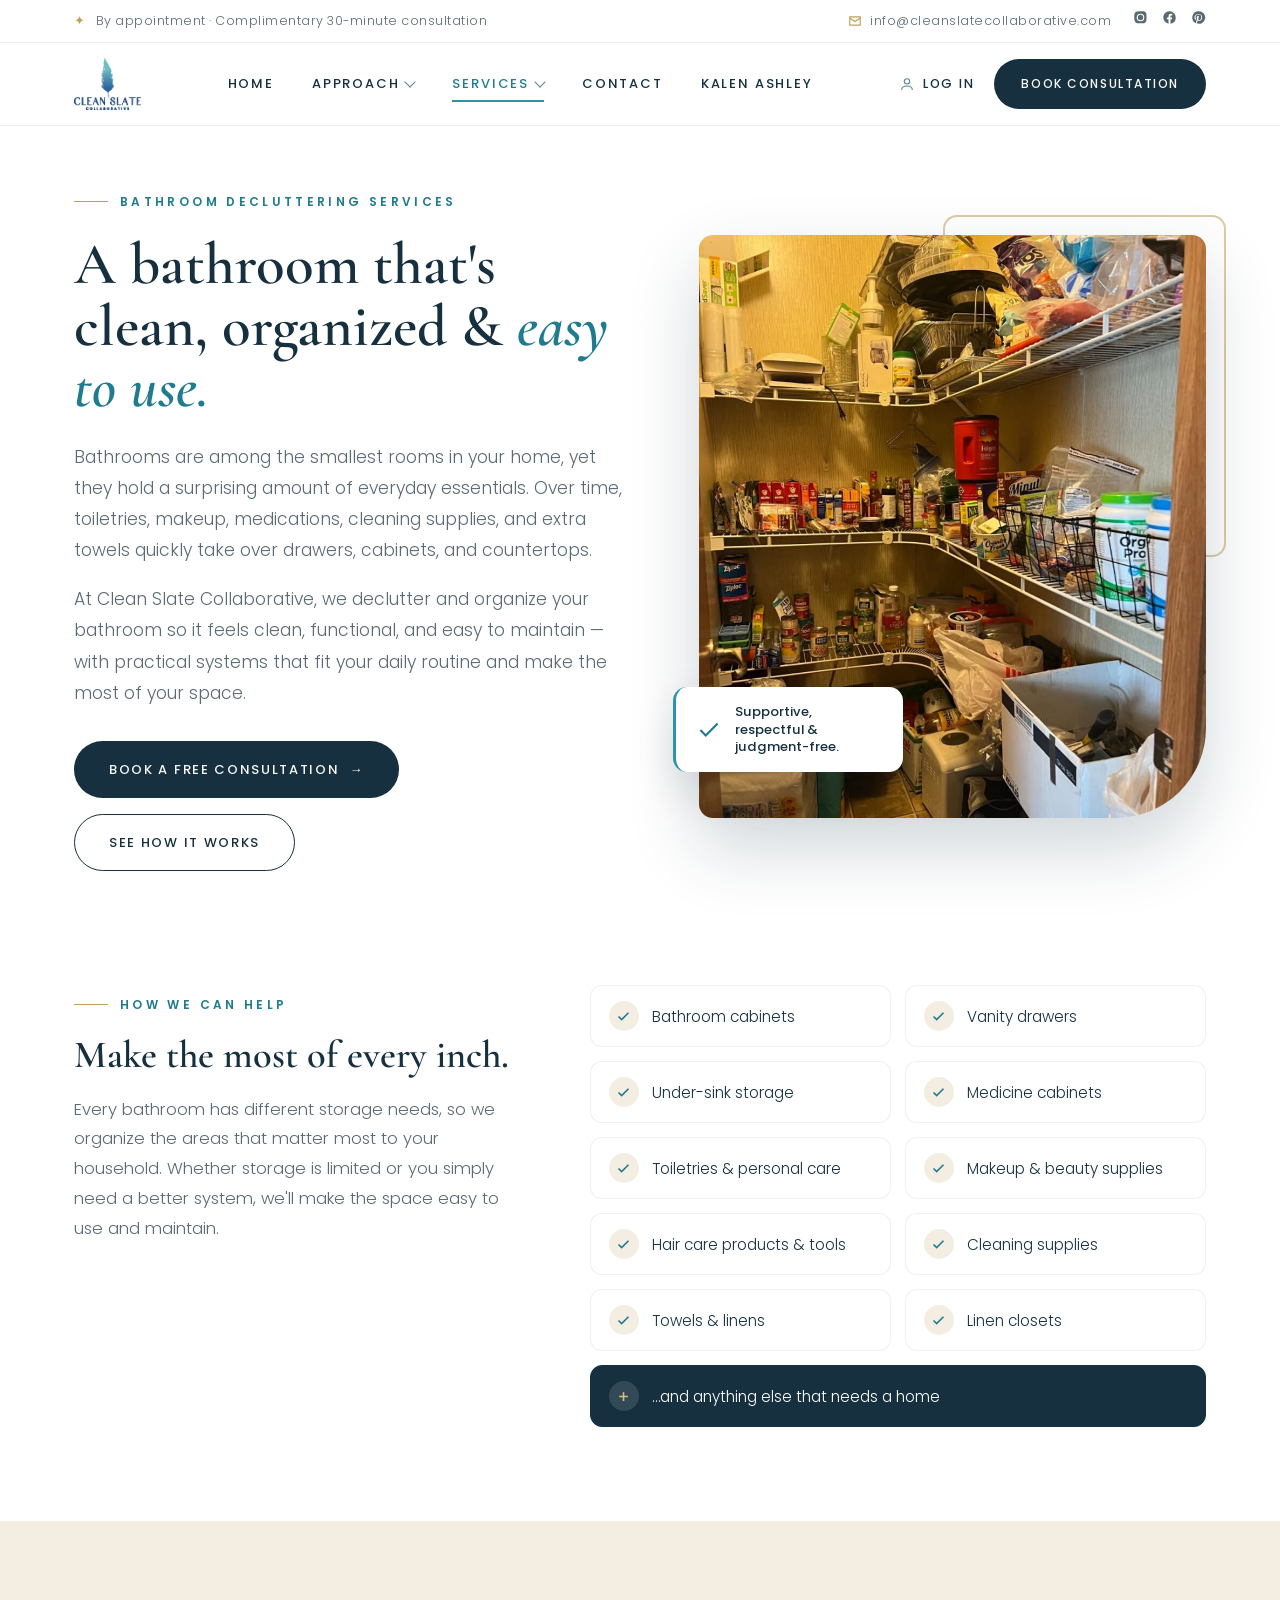
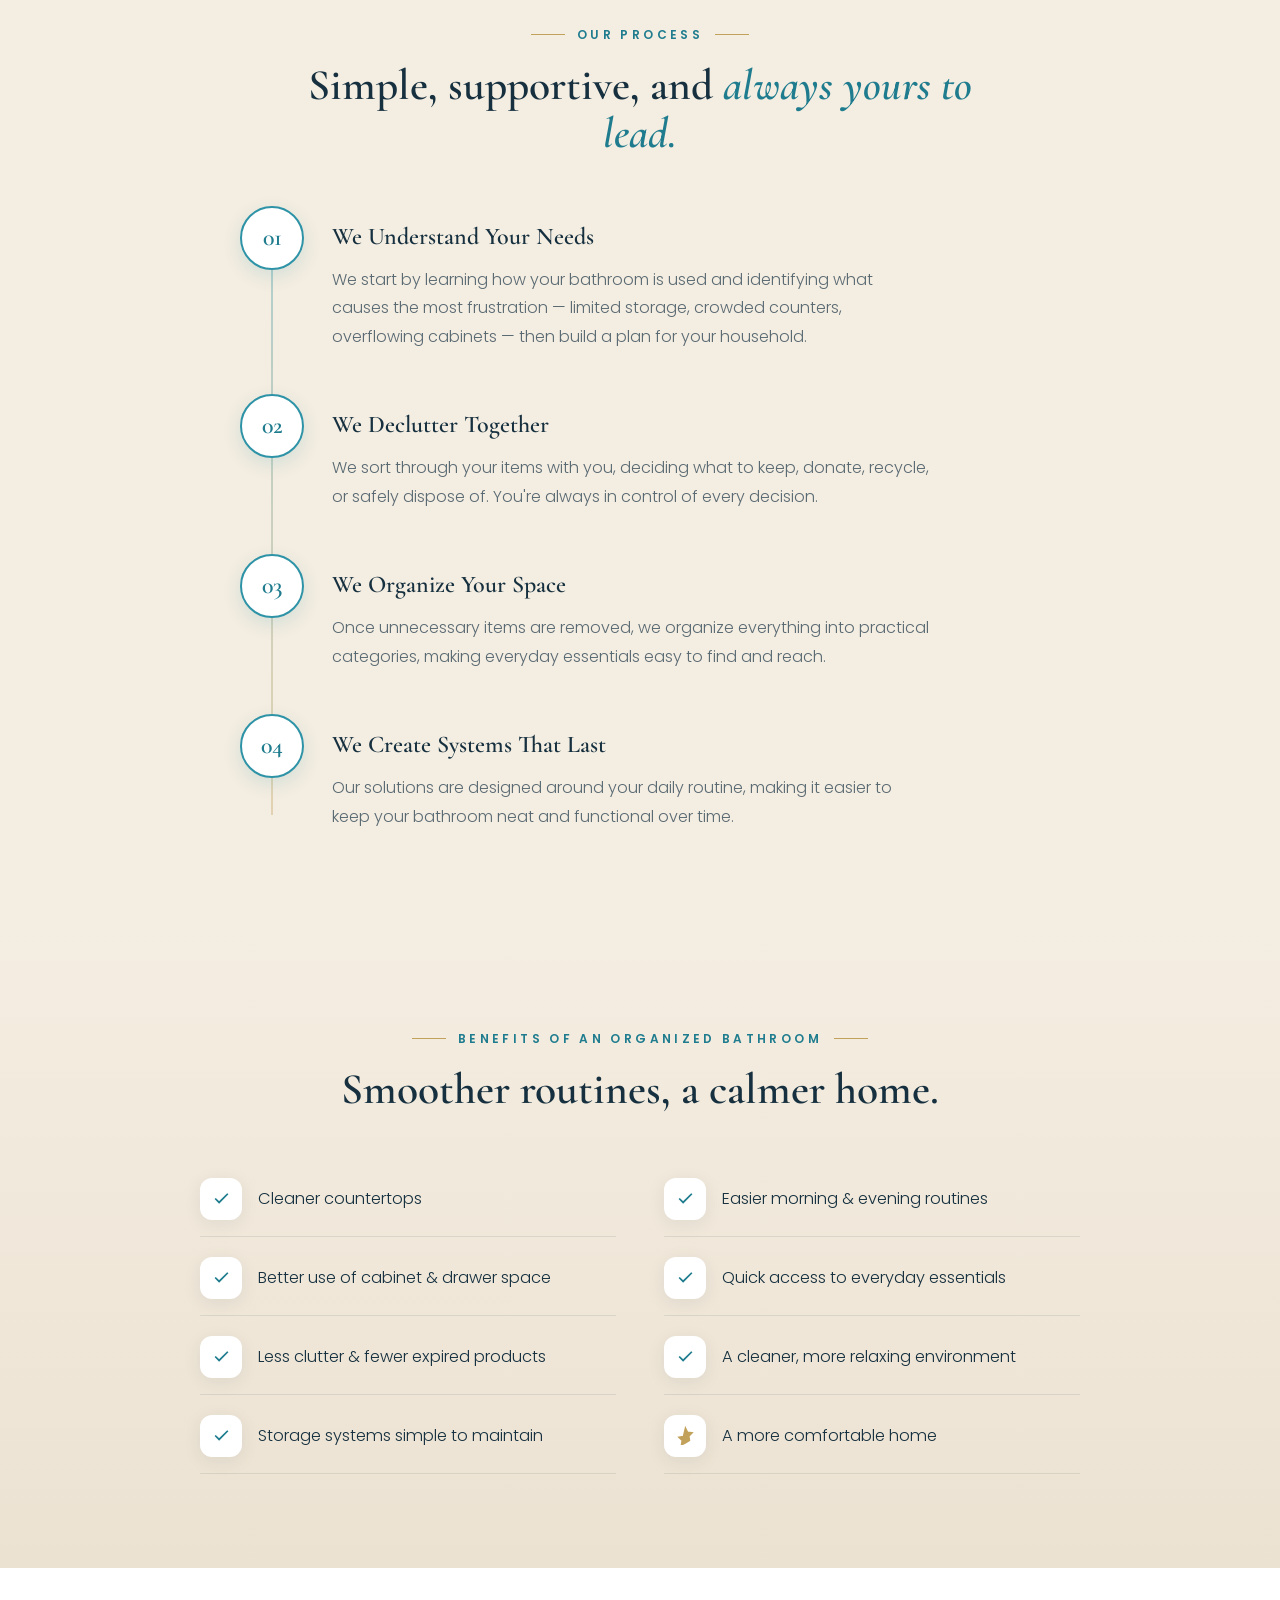
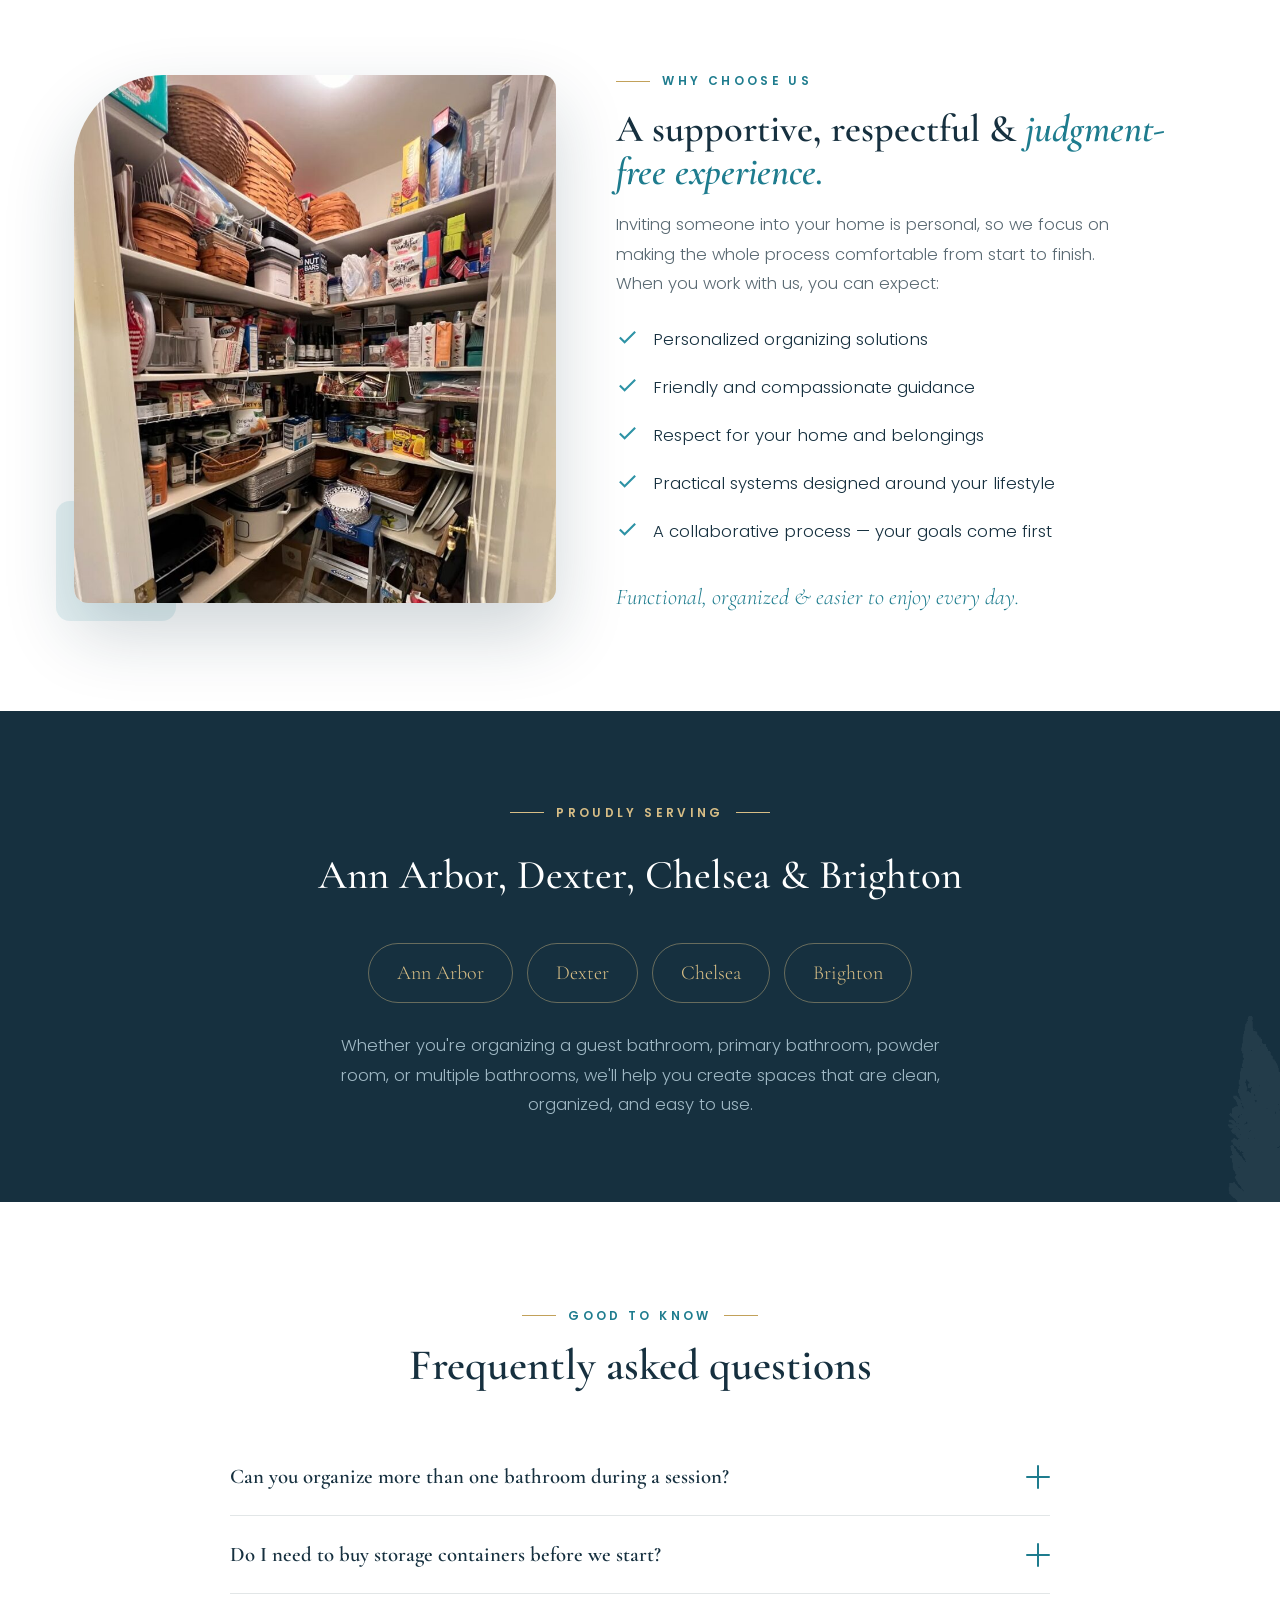
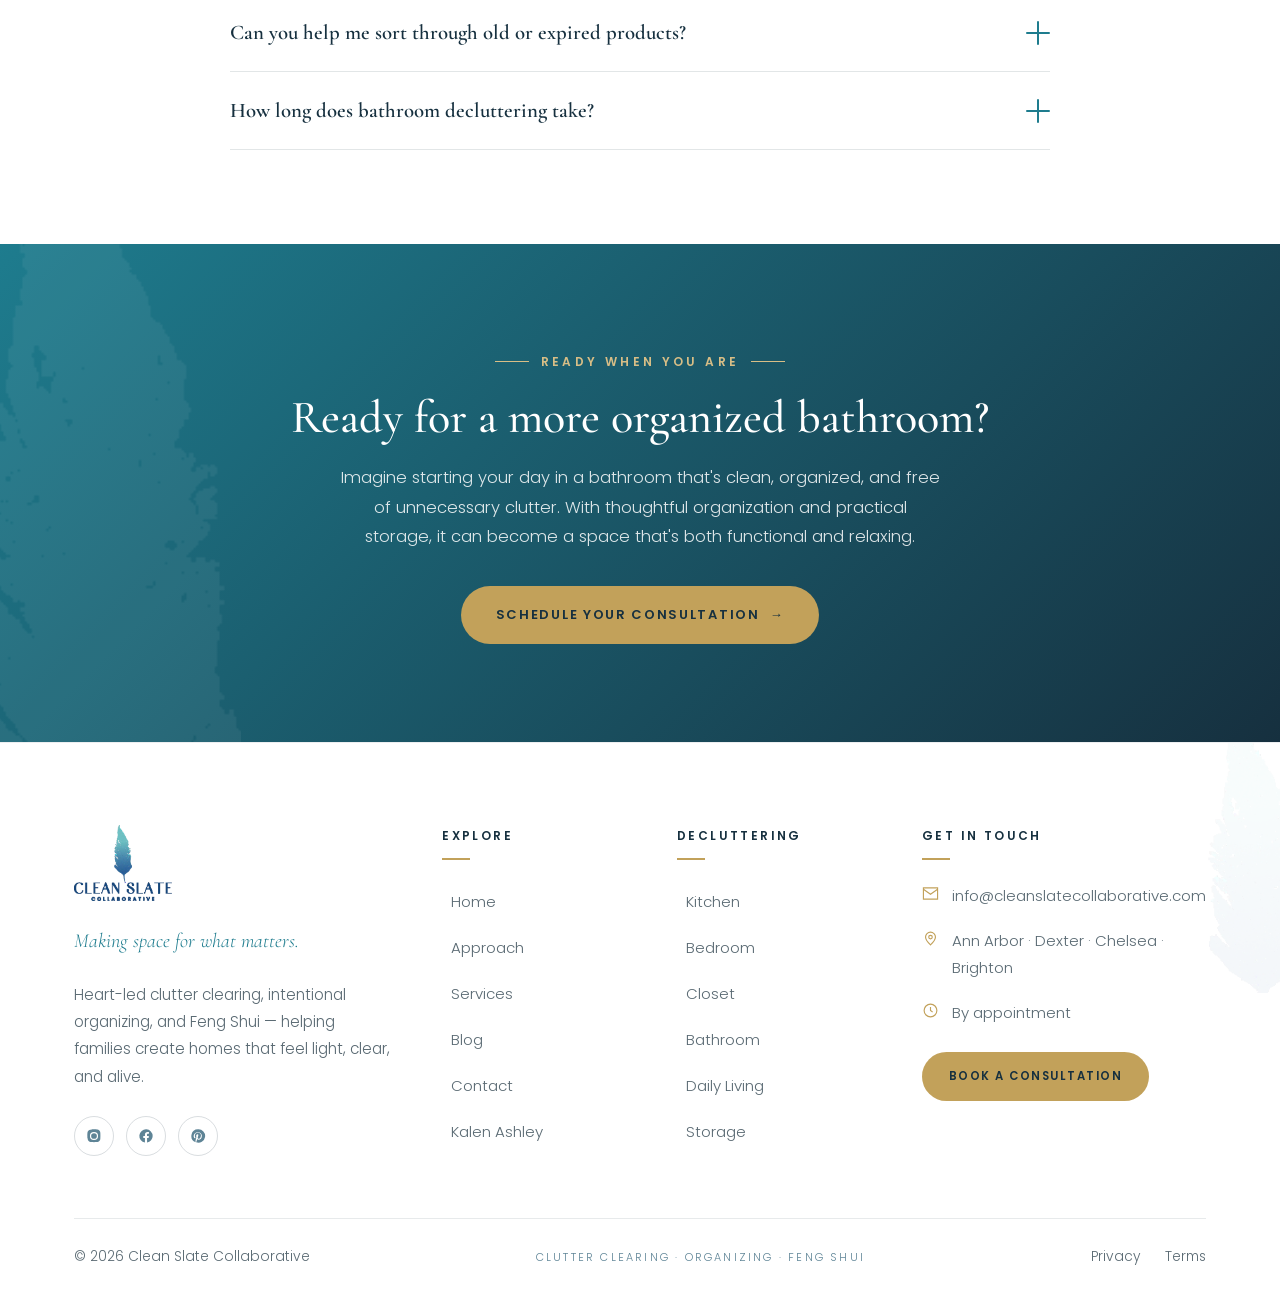
==== bathroom.html @ ece80c24 "Add kitchen decluttering services page and update navigation links" ====
<!DOCTYPE html>
<html lang="en">
<head>
<meta charset="UTF-8">
<meta name="viewport" content="width=device-width, initial-scale=1.0">
<title>Bathroom Decluttering Services — Clean Slate Collaborative</title>
<meta name="description" content="Professional bathroom decluttering and organizing in Ann Arbor, Dexter, Chelsea & Brighton. Make the most of your space with practical, judgment-free systems that are easy to maintain.">
<link rel="preconnect" href="https://fonts.googleapis.com">
<link rel="preconnect" href="https://fonts.gstatic.com" crossorigin>
<link href="https://fonts.googleapis.com/css2?family=Cormorant+Garamond:ital,wght@0,400;0,500;0,600;0,700;1,400;1,500&family=Poppins:wght@300;400;500;600&display=swap" rel="stylesheet">
<link rel="stylesheet" href="assets/site.css">
<style>
/* ===== SERVICE PAGE ===== */
.k-hero{padding:56px 0 20px}
.k-hero .wrap{max-width:1200px;margin:0 auto;padding:0 34px;display:grid;grid-template-columns:1.05fr .95fr;gap:64px;align-items:center}
.k-hero .txt .eyebrow{margin-bottom:22px}
.k-hero h1{font-family:var(--serif);font-weight:600;color:var(--navy);font-size:clamp(2.6rem,4.6vw,4rem);line-height:1.04;margin-bottom:24px}
.k-hero h1 .accent{color:var(--teal-deep);font-style:italic}
.k-hero .txt>p{color:var(--ink-soft);font-size:1.08rem;margin-bottom:18px;max-width:560px;font-weight:300}
.k-hero .cta{display:flex;gap:16px;flex-wrap:wrap;margin-top:32px}
.k-hero .art{position:relative}
.k-hero .art>img{width:100%;border-radius:14px 14px 90px 14px;box-shadow:var(--shadow-lg);aspect-ratio:940/1080;object-fit:cover;position:relative;z-index:2}
.k-hero .art::before{content:"";position:absolute;right:-20px;top:-20px;width:55%;height:58%;border:2px solid var(--gold);border-radius:14px;z-index:1;opacity:.55}
.k-hero .chip{position:absolute;left:-26px;bottom:46px;z-index:3;background:#fff;box-shadow:var(--shadow-md);border-radius:14px;padding:16px 20px;display:flex;align-items:center;gap:13px;border-left:3px solid var(--teal);max-width:230px}
.k-hero .chip svg{width:26px;height:26px;stroke:var(--teal-deep);fill:none;stroke-width:2;flex-shrink:0}
.k-hero .chip span{font-size:.82rem;color:var(--navy);line-height:1.35;font-weight:500}
.k-sec{padding:94px 0}
.k-sec .wrap{max-width:1200px;margin:0 auto;padding:0 34px}
.k-sec.alt{background:var(--cream-2)}
.k-sec.sand{background:linear-gradient(180deg,var(--cream-2),var(--sand))}
.k-head{margin-bottom:48px}
.k-head.center{text-align:center;max-width:730px;margin-left:auto;margin-right:auto}
.k-head h2{font-family:var(--serif);font-weight:600;color:var(--navy);font-size:clamp(2rem,3.4vw,2.85rem);line-height:1.1;margin-top:16px}
.k-head h2 .accent{color:var(--teal-deep);font-style:italic}
.k-head p{color:var(--ink-soft);margin-top:16px;font-size:1.05rem;font-weight:300}
.k-help{display:grid;grid-template-columns:.85fr 1.15fr;gap:60px;align-items:start}
.k-help .lead-col{position:sticky;top:120px}
.k-help .lead-col .eyebrow{margin-bottom:18px}
.k-help .lead-col h2{font-family:var(--serif);font-weight:600;color:var(--navy);font-size:clamp(1.9rem,3vw,2.5rem);line-height:1.12}
.k-help .lead-col p{color:var(--ink-soft);margin-top:18px;font-weight:300}
.checklist{display:grid;grid-template-columns:1fr 1fr;gap:14px}
.checklist .item{display:flex;align-items:center;gap:13px;background:#fff;border:1px solid rgba(22,48,63,.07);border-radius:12px;padding:15px 18px;transition:.3s}
.checklist .item:hover{border-color:var(--teal);transform:translateY(-3px);box-shadow:var(--shadow-sm)}
.checklist .item .ic{flex:0 0 30px;height:30px;border-radius:50%;background:var(--cream-2);display:flex;align-items:center;justify-content:center}
.checklist .item .ic svg{width:15px;height:15px;stroke:var(--teal-deep);fill:none;stroke-width:2.6}
.checklist .item span{font-size:.95rem;color:var(--navy)}
.k-timeline{max-width:800px;margin:0 auto;position:relative}
.k-timeline::before{content:"";position:absolute;left:31px;top:16px;bottom:16px;width:2px;background:linear-gradient(var(--teal),var(--gold));opacity:.35}
.k-step{display:flex;gap:28px;position:relative;padding-bottom:42px}
.k-step:last-child{padding-bottom:0}
.k-step .num{flex:0 0 64px;height:64px;border-radius:50%;background:#fff;border:2px solid var(--teal);color:var(--teal-deep);font-family:var(--serif);font-size:1.5rem;font-weight:600;display:flex;align-items:center;justify-content:center;z-index:2;box-shadow:0 6px 18px rgba(46,147,166,.16)}
.k-step .body{padding-top:9px}
.k-step h3{font-family:var(--serif);font-size:1.5rem;color:var(--navy);margin-bottom:8px;font-weight:600}
.k-step p{color:var(--ink-soft);font-size:1rem;font-weight:300;max-width:600px}
.k-benefits{display:grid;grid-template-columns:1fr 1fr;gap:4px 48px;max-width:880px;margin:0 auto}
.k-benefit{display:flex;align-items:center;gap:16px;padding:16px 0;border-bottom:1px solid rgba(22,48,63,.1)}
.k-benefit .ic{flex:0 0 42px;height:42px;border-radius:12px;background:#fff;box-shadow:var(--shadow-sm);display:flex;align-items:center;justify-content:center}
.k-benefit .ic svg{width:19px;height:19px;stroke:var(--teal-deep);fill:none;stroke-width:2.2}
.k-benefit span{font-size:1.02rem;color:var(--navy)}
.k-choose{display:grid;grid-template-columns:.9fr 1.1fr;gap:60px;align-items:center}
.k-choose .img{position:relative}
.k-choose .img>img{width:100%;border-radius:90px 14px 14px 14px;box-shadow:var(--shadow-lg);aspect-ratio:840/920;object-fit:cover;position:relative;z-index:2}
.k-choose .img::after{content:"";position:absolute;left:-18px;bottom:-18px;width:120px;height:120px;background:var(--teal);opacity:.12;border-radius:14px;z-index:1}
.k-choose .txt .eyebrow{margin-bottom:16px}
.k-choose .txt h2{font-family:var(--serif);font-weight:600;color:var(--navy);font-size:clamp(1.9rem,3vw,2.5rem);line-height:1.12;margin-bottom:16px}
.k-choose .txt h2 .accent{color:var(--teal-deep);font-style:italic}
.k-choose .txt>p{color:var(--ink-soft);font-weight:300;max-width:520px}
.k-choose ul{list-style:none;margin-top:26px;display:grid;gap:18px}
.k-choose li{display:flex;gap:14px;align-items:flex-start;font-size:1.04rem;color:var(--navy)}
.k-choose li svg{width:23px;height:23px;stroke:var(--teal);fill:none;stroke-width:2.2;flex-shrink:0;margin-top:1px}
.k-choose .note{margin-top:30px;font-style:italic;font-family:var(--serif);font-size:1.4rem;color:var(--teal-deep)}
.k-serving{background:var(--navy);color:#fff;text-align:center;padding:82px 0;position:relative;overflow:hidden}
.k-serving img.feather{position:absolute;right:-24px;bottom:-24px;height:210px;opacity:.06}
.k-serving .wrap{position:relative;z-index:2;max-width:900px;margin:0 auto;padding:0 34px}
.k-serving .eyebrow{justify-content:center;color:var(--gold-soft)}
.k-serving .eyebrow::before,.k-serving .eyebrow::after{background:var(--gold-soft)}
.k-serving h2{font-family:var(--serif);font-weight:500;font-size:clamp(1.9rem,3.2vw,2.6rem);margin:16px 0 30px;color:#fff}
.k-cities{display:flex;justify-content:center;gap:14px;flex-wrap:wrap;margin-bottom:28px}
.k-cities .city{border:1px solid rgba(216,190,134,.42);color:var(--gold-soft);padding:11px 28px;border-radius:40px;font-family:var(--serif);font-size:1.25rem}
.k-serving p{color:var(--steel-soft);max-width:640px;margin:0 auto;font-weight:300}
.k-faq{max-width:820px;margin:0 auto}
.faq-item{border-bottom:1px solid rgba(22,48,63,.12)}
.faq-q{width:100%;text-align:left;background:none;border:none;cursor:pointer;padding:26px 0;display:flex;justify-content:space-between;align-items:center;gap:20px;font-family:var(--serif);font-size:1.3rem;color:var(--navy);font-weight:600;transition:.3s}
.faq-q:hover{color:var(--teal-deep)}
.faq-q .pm{flex:0 0 24px;height:24px;position:relative}
.faq-q .pm::before,.faq-q .pm::after{content:"";position:absolute;background:var(--teal-deep);transition:.3s;border-radius:2px}
.faq-q .pm::before{left:0;top:11px;width:24px;height:2px}
.faq-q .pm::after{left:11px;top:0;width:2px;height:24px}
.faq-item.open .pm::after{transform:rotate(90deg);opacity:0}
.faq-a{max-height:0;overflow:hidden;transition:max-height .4s var(--ease)}
.faq-a p{padding:2px 0 26px;color:var(--ink-soft);font-size:1.02rem;line-height:1.85;max-width:720px;font-weight:300}
.k-cta{background:linear-gradient(135deg,var(--teal-deep) 0%,var(--navy) 100%);text-align:center;padding:98px 0;position:relative;overflow:hidden}
.k-cta img.feather{position:absolute;left:-30px;top:50%;transform:translateY(-50%);height:150%;opacity:.06}
.k-cta .wrap{position:relative;z-index:2;max-width:800px;margin:0 auto;padding:0 34px}
.k-cta .eyebrow{justify-content:center;color:var(--gold-soft)}
.k-cta .eyebrow::before,.k-cta .eyebrow::after{background:var(--gold-soft)}
.k-cta h2{font-family:var(--serif);font-weight:500;color:#fff;font-size:clamp(2rem,3.6vw,3rem);margin:18px auto 20px;line-height:1.14}
.k-cta p{color:rgba(255,255,255,.85);max-width:600px;margin:0 auto 34px;font-weight:300}
@media(max-width:900px){
  .k-hero .wrap,.k-help,.k-choose{grid-template-columns:1fr;gap:44px}
  .k-help .lead-col{position:static}
  .k-hero .art,.k-choose .img{max-width:440px;margin:0 auto}
  .k-hero .chip{left:0}
}
@media(max-width:600px){
  .checklist,.k-benefits{grid-template-columns:1fr}
  .k-step{gap:20px}.k-step .num{flex-basis:52px;height:52px;font-size:1.2rem}
  .k-timeline::before{left:25px}
  .k-sec{padding:66px 0}
}
</style>
</head>
<body id="top">

<!-- TOP UTILITY BAR -->
<div class="topbar">
  <div class="container">
    <div class="tb-left"><span class="dot">✦</span> By appointment · Complimentary 30-minute consultation</div>
    <div class="tb-right">
      <a class="tb-email" href="mailto:info@cleanslatecollaborative.com"><svg viewBox="0 0 24 24"><path d="M2 4h20v16H2V4zm2 2v.5l8 5 8-5V6H4zm16 3-8 5-8-5v9h16V9z"/></svg> info@cleanslatecollaborative.com</a>
      <div class="tb-social">
        <a href="#" aria-label="Instagram"><svg viewBox="0 0 24 24"><path d="M12 2c2.7 0 3 0 4.1.1 1 0 1.7.2 2.3.4.6.3 1.1.6 1.6 1.1.5.5.8 1 1.1 1.6.2.6.4 1.3.4 2.3.1 1.1.1 1.4.1 4.1s0 3-.1 4.1c0 1-.2 1.7-.4 2.3-.3.6-.6 1.1-1.1 1.6-.5.5-1 .8-1.6 1.1-.6.2-1.3.4-2.3.4-1.1.1-1.4.1-4.1.1s-3 0-4.1-.1c-1 0-1.7-.2-2.3-.4-.6-.3-1.1-.6-1.6-1.1-.5-.5-.8-1-1.1-1.6-.2-.6-.4-1.3-.4-2.3C2 15 2 14.7 2 12s0-3 .1-4.1c0-1 .2-1.7.4-2.3.3-.6.6-1.1 1.1-1.6.5-.5 1-.8 1.6-1.1.6-.2 1.3-.4 2.3-.4C9 2 9.3 2 12 2zm0 3.9a6.1 6.1 0 1 0 0 12.2 6.1 6.1 0 0 0 0-12.2zm0 1.8a4.3 4.3 0 1 1 0 8.6 4.3 4.3 0 0 1 0-8.6zm6.3-2.2a1.4 1.4 0 1 1 0 2.8 1.4 1.4 0 0 1 0-2.8z"/></svg></a>
        <a href="#" aria-label="Facebook"><svg viewBox="0 0 24 24"><path d="M22 12a10 10 0 1 0-11.6 9.9v-7H7.9V12h2.5V9.8c0-2.5 1.5-3.9 3.8-3.9 1.1 0 2.2.2 2.2.2v2.5h-1.3c-1.2 0-1.6.8-1.6 1.6V12h2.8l-.4 2.9h-2.3v7A10 10 0 0 0 22 12z"/></svg></a>
        <a href="#" aria-label="Pinterest"><svg viewBox="0 0 24 24"><path d="M12 2a10 10 0 0 0-3.6 19.3c-.1-.8-.2-2 0-2.9l1.2-5s-.3-.6-.3-1.5c0-1.4.8-2.5 1.9-2.5.9 0 1.3.7 1.3 1.5 0 .9-.6 2.2-.9 3.5-.2 1 .5 1.9 1.6 1.9 1.9 0 3.2-2.4 3.2-5.3 0-2.2-1.5-3.8-4.2-3.8a4.7 4.7 0 0 0-4.9 4.7c0 .9.3 1.5.7 2 .2.2.2.3.1.5l-.2.9c-.1.3-.3.4-.6.2-1.2-.5-1.8-1.9-1.8-3.5 0-2.6 2.2-5.7 6.5-5.7 3.5 0 5.8 2.5 5.8 5.2 0 3.5-2 6.2-4.9 6.2-1 0-1.9-.5-2.2-1.1l-.6 2.4c-.2.8-.7 1.7-1 2.3A10 10 0 1 0 12 2z"/></svg></a>
      </div>
    </div>
  </div>
</div>

<!-- NAVBAR -->
<nav class="nav" id="nav">
  <div class="container">
    <a href="index.html" class="brand"><img src="assets/logo_color.png" alt="Clean Slate Collaborative"></a>
    <ul class="nav-links">
      <li><a href="index.html">Home</a></li>
      <li class="has-dd"><a href="index.html#approach">Approach <i class="caret"></i></a>
        <div class="dropdown">
          <div class="dd-title">The Approach</div>
          <a href="index.html#approach"><i class="di"></i>Clean Slate Process</a>
          <a href="index.html#approach"><i class="di"></i>Compass Connection</a>
          <a href="index.html#approach"><i class="di"></i>Glossary</a>
        </div>
      </li>
      <li class="has-dd"><a href="index.html#services" class="active">Services <i class="caret"></i></a>
        <div class="dropdown">
          <div class="dd-title">Services</div>
          <a href="index.html#services"><i class="di"></i>Daily Living</a>
          <a href="index.html#services"><i class="di"></i>Personal Spaces</a>
          <a href="index.html#services"><i class="di"></i>Storage</a>
          <div class="dd-sub">
            <a href="index.html#services"><i class="di"></i>Decluttering <i class="rcaret"></i></a>
            <div class="dd-flyout">
              <a href="kitchen.html"><i class="di"></i>Kitchen</a>
              <a href="bedroom.html"><i class="di"></i>Bedroom</a>
              <a href="closet.html"><i class="di"></i>Closet</a>
              <a href="bathroom.html" style="color:var(--teal-deep)"><i class="di" style="background:var(--teal);opacity:1"></i>Bathroom</a>
            </div>
          </div>
        </div>
      </li>
      <li><a href="index.html#contact">Contact</a></li>
      <li><a href="index.html#founder">Kalen Ashley</a></li>
    </ul>
    <div class="nav-right">
      <a href="#" class="nav-login"><svg viewBox="0 0 24 24"><circle cx="12" cy="8" r="4"/><path d="M4 21c0-4 4-6 8-6s8 2 8 6"/></svg> Log In</a>
      <a href="index.html#contact" class="btn btn-primary nav-cta">Book Consultation</a>
      <button class="hamburger" id="hamburger" aria-label="Menu"><span></span><span></span><span></span></button>
    </div>
  </div>
</nav>

<!-- MOBILE MENU -->
<div class="mobile-menu" id="mobileMenu">
  <div class="mm-head">
    <img src="assets/logo_color.png" alt="Clean Slate Collaborative">
    <button class="mm-close" id="mmClose">&times;</button>
  </div>
  <a href="index.html">Home</a>
  <a href="index.html#approach">Approach</a>
  <a class="mm-sub" href="index.html#approach">Clean Slate Process · Compass Connection · Glossary</a>
  <a href="index.html#services">Services</a>
  <a class="mm-sub" href="index.html#services">Daily Living · Personal Spaces · Storage</a>
  <a class="mm-sub" href="bathroom.html">Decluttering: Kitchen · Bedroom · Closet · Bathroom</a>
  <a href="index.html#contact">Contact</a>
  <a href="index.html#founder">Kalen Ashley</a>
  <a href="index.html#contact" style="color:var(--gold)">Book a Consultation →</a>
</div>

<!-- HERO -->
<header class="k-hero">
  <div class="wrap">
    <div class="txt">
      <span class="eyebrow reveal">Bathroom Decluttering Services</span>
      <h1 class="reveal d1">A bathroom that's clean, organized &amp; <span class="accent">easy to use.</span></h1>
      <p class="reveal d1">Bathrooms are among the smallest rooms in your home, yet they hold a surprising amount of everyday essentials. Over time, toiletries, makeup, medications, cleaning supplies, and extra towels quickly take over drawers, cabinets, and countertops.</p>
      <p class="reveal d2">At Clean Slate Collaborative, we declutter and organize your bathroom so it feels clean, functional, and easy to maintain — with practical systems that fit your daily routine and make the most of your space.</p>
      <div class="cta reveal d2">
        <a href="index.html#contact" class="btn btn-primary">Book a Free Consultation <span class="ar">→</span></a>
        <a href="#process" class="btn btn-outline">See How It Works</a>
      </div>
    </div>
    <div class="art reveal d1">
      <img src="assets/bath-hero.jpg" alt="Neatly organized storage and everyday essentials">
      <div class="chip">
        <svg viewBox="0 0 24 24"><path d="M20 6 9 17l-5-5"/></svg>
        <span>Supportive, respectful &amp; judgment-free.</span>
      </div>
    </div>
  </div>
</header>

<!-- HOW WE CAN HELP -->
<section class="k-sec">
  <div class="wrap">
    <div class="k-help">
      <div class="lead-col reveal">
        <span class="eyebrow">How We Can Help</span>
        <h2>Make the most of every inch.</h2>
        <p>Every bathroom has different storage needs, so we organize the areas that matter most to your household. Whether storage is limited or you simply need a better system, we'll make the space easy to use and maintain.</p>
      </div>
      <div class="checklist">
        <div class="item reveal"><span class="ic"><svg viewBox="0 0 24 24"><path d="M20 6 9 17l-5-5"/></svg></span><span>Bathroom cabinets</span></div>
        <div class="item reveal"><span class="ic"><svg viewBox="0 0 24 24"><path d="M20 6 9 17l-5-5"/></svg></span><span>Vanity drawers</span></div>
        <div class="item reveal d1"><span class="ic"><svg viewBox="0 0 24 24"><path d="M20 6 9 17l-5-5"/></svg></span><span>Under-sink storage</span></div>
        <div class="item reveal d1"><span class="ic"><svg viewBox="0 0 24 24"><path d="M20 6 9 17l-5-5"/></svg></span><span>Medicine cabinets</span></div>
        <div class="item reveal"><span class="ic"><svg viewBox="0 0 24 24"><path d="M20 6 9 17l-5-5"/></svg></span><span>Toiletries &amp; personal care</span></div>
        <div class="item reveal"><span class="ic"><svg viewBox="0 0 24 24"><path d="M20 6 9 17l-5-5"/></svg></span><span>Makeup &amp; beauty supplies</span></div>
        <div class="item reveal d1"><span class="ic"><svg viewBox="0 0 24 24"><path d="M20 6 9 17l-5-5"/></svg></span><span>Hair care products &amp; tools</span></div>
        <div class="item reveal d1"><span class="ic"><svg viewBox="0 0 24 24"><path d="M20 6 9 17l-5-5"/></svg></span><span>Cleaning supplies</span></div>
        <div class="item reveal"><span class="ic"><svg viewBox="0 0 24 24"><path d="M20 6 9 17l-5-5"/></svg></span><span>Towels &amp; linens</span></div>
        <div class="item reveal"><span class="ic"><svg viewBox="0 0 24 24"><path d="M20 6 9 17l-5-5"/></svg></span><span>Linen closets</span></div>
        <div class="item reveal" style="grid-column:1/-1;background:var(--navy);border-color:var(--navy)"><span class="ic" style="background:rgba(255,255,255,.12)"><svg viewBox="0 0 24 24" style="stroke:var(--gold-soft)"><path d="M12 5v14M5 12h14"/></svg></span><span style="color:#fff">…and anything else that needs a home</span></div>
      </div>
    </div>
  </div>
</section>

<!-- PROCESS -->
<section class="k-sec alt" id="process">
  <div class="wrap">
    <div class="k-head center reveal">
      <span class="eyebrow center">Our Process</span>
      <h2>Simple, supportive, and <span class="accent">always yours to lead.</span></h2>
    </div>
    <div class="k-timeline">
      <div class="k-step reveal"><div class="num">01</div><div class="body"><h3>We Understand Your Needs</h3><p>We start by learning how your bathroom is used and identifying what causes the most frustration — limited storage, crowded counters, overflowing cabinets — then build a plan for your household.</p></div></div>
      <div class="k-step reveal"><div class="num">02</div><div class="body"><h3>We Declutter Together</h3><p>We sort through your items with you, deciding what to keep, donate, recycle, or safely dispose of. You're always in control of every decision.</p></div></div>
      <div class="k-step reveal"><div class="num">03</div><div class="body"><h3>We Organize Your Space</h3><p>Once unnecessary items are removed, we organize everything into practical categories, making everyday essentials easy to find and reach.</p></div></div>
      <div class="k-step reveal"><div class="num">04</div><div class="body"><h3>We Create Systems That Last</h3><p>Our solutions are designed around your daily routine, making it easier to keep your bathroom neat and functional over time.</p></div></div>
    </div>
  </div>
</section>

<!-- BENEFITS -->
<section class="k-sec sand">
  <div class="wrap">
    <div class="k-head center reveal">
      <span class="eyebrow center">Benefits of an Organized Bathroom</span>
      <h2>Smoother routines, a calmer home.</h2>
    </div>
    <div class="k-benefits">
      <div class="k-benefit reveal"><span class="ic"><svg viewBox="0 0 24 24"><path d="M20 6 9 17l-5-5"/></svg></span><span>Cleaner countertops</span></div>
      <div class="k-benefit reveal"><span class="ic"><svg viewBox="0 0 24 24"><path d="M20 6 9 17l-5-5"/></svg></span><span>Easier morning &amp; evening routines</span></div>
      <div class="k-benefit reveal"><span class="ic"><svg viewBox="0 0 24 24"><path d="M20 6 9 17l-5-5"/></svg></span><span>Better use of cabinet &amp; drawer space</span></div>
      <div class="k-benefit reveal"><span class="ic"><svg viewBox="0 0 24 24"><path d="M20 6 9 17l-5-5"/></svg></span><span>Quick access to everyday essentials</span></div>
      <div class="k-benefit reveal"><span class="ic"><svg viewBox="0 0 24 24"><path d="M20 6 9 17l-5-5"/></svg></span><span>Less clutter &amp; fewer expired products</span></div>
      <div class="k-benefit reveal"><span class="ic"><svg viewBox="0 0 24 24"><path d="M20 6 9 17l-5-5"/></svg></span><span>A cleaner, more relaxing environment</span></div>
      <div class="k-benefit reveal"><span class="ic"><svg viewBox="0 0 24 24"><path d="M20 6 9 17l-5-5"/></svg></span><span>Storage systems simple to maintain</span></div>
      <div class="k-benefit reveal"><span class="ic"><svg viewBox="0 0 24 24"><path d="M12 3l2.5 5 5.5.8-4 3.9.9 5.5L12 21l-4.9 2.6.9-5.5-4-3.9 5.5-.8z" style="fill:var(--gold);stroke:var(--gold)"/></svg></span><span>A more comfortable home</span></div>
    </div>
  </div>
</section>

<!-- WHY CHOOSE -->
<section class="k-sec">
  <div class="wrap">
    <div class="k-choose">
      <div class="img reveal"><img src="assets/bath-choose.jpg" alt="Everyday essentials sorted and organized"></div>
      <div class="txt">
        <span class="eyebrow reveal">Why Choose Us</span>
        <h2 class="reveal">A supportive, respectful &amp; <span class="accent">judgment-free experience.</span></h2>
        <p class="reveal d1">Inviting someone into your home is personal, so we focus on making the whole process comfortable from start to finish. When you work with us, you can expect:</p>
        <ul>
          <li class="reveal d1"><svg viewBox="0 0 24 24"><path d="M20 6 9 17l-5-5"/></svg>Personalized organizing solutions</li>
          <li class="reveal d1"><svg viewBox="0 0 24 24"><path d="M20 6 9 17l-5-5"/></svg>Friendly and compassionate guidance</li>
          <li class="reveal d2"><svg viewBox="0 0 24 24"><path d="M20 6 9 17l-5-5"/></svg>Respect for your home and belongings</li>
          <li class="reveal d2"><svg viewBox="0 0 24 24"><path d="M20 6 9 17l-5-5"/></svg>Practical systems designed around your lifestyle</li>
          <li class="reveal d2"><svg viewBox="0 0 24 24"><path d="M20 6 9 17l-5-5"/></svg>A collaborative process — your goals come first</li>
        </ul>
        <div class="note reveal d2">Functional, organized &amp; easier to enjoy every day.</div>
      </div>
    </div>
  </div>
</section>

<!-- SERVING AREA -->
<section class="k-serving">
  <img src="assets/feather_white.png" class="feather" alt="">
  <div class="wrap">
    <span class="eyebrow center reveal">Proudly Serving</span>
    <h2 class="reveal">Ann Arbor, Dexter, Chelsea &amp; Brighton</h2>
    <div class="k-cities reveal d1">
      <span class="city">Ann Arbor</span>
      <span class="city">Dexter</span>
      <span class="city">Chelsea</span>
      <span class="city">Brighton</span>
    </div>
    <p class="reveal d1">Whether you're organizing a guest bathroom, primary bathroom, powder room, or multiple bathrooms, we'll help you create spaces that are clean, organized, and easy to use.</p>
  </div>
</section>

<!-- FAQ -->
<section class="k-sec">
  <div class="wrap">
    <div class="k-head center reveal">
      <span class="eyebrow center">Good to Know</span>
      <h2>Frequently asked questions</h2>
    </div>
    <div class="k-faq">
      <div class="faq-item reveal">
        <button class="faq-q">Can you organize more than one bathroom during a session?<span class="pm"></span></button>
        <div class="faq-a"><p>Yes. We can organize one bathroom or multiple bathrooms, depending on your needs and the time available.</p></div>
      </div>
      <div class="faq-item reveal">
        <button class="faq-q">Do I need to buy storage containers before we start?<span class="pm"></span></button>
        <div class="faq-a"><p>No. We recommend organizing first, so we can determine which storage products — if any — will work best for your space.</p></div>
      </div>
      <div class="faq-item reveal">
        <button class="faq-q">Can you help me sort through old or expired products?<span class="pm"></span></button>
        <div class="faq-a"><p>Absolutely. We'll help you identify expired or unused items and organize what you choose to keep.</p></div>
      </div>
      <div class="faq-item reveal">
        <button class="faq-q">How long does bathroom decluttering take?<span class="pm"></span></button>
        <div class="faq-a"><p>Every project is different. During your consultation, we'll discuss your goals and provide an estimate based on the size of your bathroom and the amount of organizing needed.</p></div>
      </div>
    </div>
  </div>
</section>

<!-- FINAL CTA -->
<section class="k-cta">
  <img src="assets/feather_white.png" class="feather" alt="">
  <div class="wrap">
    <span class="eyebrow center reveal">Ready When You Are</span>
    <h2 class="reveal d1">Ready for a more organized bathroom?</h2>
    <p class="reveal d1">Imagine starting your day in a bathroom that's clean, organized, and free of unnecessary clutter. With thoughtful organization and practical storage, it can become a space that's both functional and relaxing.</p>
    <a href="index.html#contact" class="btn btn-gold reveal d2">Schedule Your Consultation <span class="ar">→</span></a>
  </div>
</section>

<!-- FOOTER -->
<footer>
  <img src="assets/feather_icon.png" class="footer-water" alt="">
  <div class="container">
    <div class="footer-top">
      <div class="footer-brand">
        <img src="assets/logo_color.png" alt="Clean Slate Collaborative">
        <div class="fmini">Making space for what matters.</div>
        <p>Heart-led clutter clearing, intentional organizing, and Feng Shui — helping families create homes that feel light, clear, and alive.</p>
        <div class="f-social">
          <a href="#" aria-label="Instagram"><svg viewBox="0 0 24 24"><path d="M12 2c2.7 0 3 0 4.1.1 1 0 1.7.2 2.3.4.6.3 1.1.6 1.6 1.1.5.5.8 1 1.1 1.6.2.6.4 1.3.4 2.3.1 1.1.1 1.4.1 4.1s0 3-.1 4.1c0 1-.2 1.7-.4 2.3-.3.6-.6 1.1-1.1 1.6-.5.5-1 .8-1.6 1.1-.6.2-1.3.4-2.3.4-1.1.1-1.4.1-4.1.1s-3 0-4.1-.1c-1 0-1.7-.2-2.3-.4-.6-.3-1.1-.6-1.6-1.1-.5-.5-.8-1-1.1-1.6-.2-.6-.4-1.3-.4-2.3C2 15 2 14.7 2 12s0-3 .1-4.1c0-1 .2-1.7.4-2.3.3-.6.6-1.1 1.1-1.6.5-.5 1-.8 1.6-1.1.6-.2 1.3-.4 2.3-.4C9 2 9.3 2 12 2zm0 3.9a6.1 6.1 0 1 0 0 12.2 6.1 6.1 0 0 0 0-12.2zm0 1.8a4.3 4.3 0 1 1 0 8.6 4.3 4.3 0 0 1 0-8.6zm6.3-2.2a1.4 1.4 0 1 1 0 2.8 1.4 1.4 0 0 1 0-2.8z"/></svg></a>
          <a href="#" aria-label="Facebook"><svg viewBox="0 0 24 24"><path d="M22 12a10 10 0 1 0-11.6 9.9v-7H7.9V12h2.5V9.8c0-2.5 1.5-3.9 3.8-3.9 1.1 0 2.2.2 2.2.2v2.5h-1.3c-1.2 0-1.6.8-1.6 1.6V12h2.8l-.4 2.9h-2.3v7A10 10 0 0 0 22 12z"/></svg></a>
          <a href="#" aria-label="Pinterest"><svg viewBox="0 0 24 24"><path d="M12 2a10 10 0 0 0-3.6 19.3c-.1-.8-.2-2 0-2.9l1.2-5s-.3-.6-.3-1.5c0-1.4.8-2.5 1.9-2.5.9 0 1.3.7 1.3 1.5 0 .9-.6 2.2-.9 3.5-.2 1 .5 1.9 1.6 1.9 1.9 0 3.2-2.4 3.2-5.3 0-2.2-1.5-3.8-4.2-3.8a4.7 4.7 0 0 0-4.9 4.7c0 .9.3 1.5.7 2 .2.2.2.3.1.5l-.2.9c-.1.3-.3.4-.6.2-1.2-.5-1.8-1.9-1.8-3.5 0-2.6 2.2-5.7 6.5-5.7 3.5 0 5.8 2.5 5.8 5.2 0 3.5-2 6.2-4.9 6.2-1 0-1.9-.5-2.2-1.1l-.6 2.4c-.2.8-.7 1.7-1 2.3A10 10 0 1 0 12 2z"/></svg></a>
        </div>
      </div>
      <div class="footer-col">
        <h4>Explore</h4>
        <ul>
          <li><a href="index.html">Home</a></li>
          <li><a href="index.html#approach">Approach</a></li>
          <li><a href="index.html#services">Services</a></li>
          <li><a href="blog.html">Blog</a></li>
          <li><a href="index.html#contact">Contact</a></li>
          <li><a href="index.html#founder">Kalen Ashley</a></li>
        </ul>
      </div>
      <div class="footer-col">
        <h4>Decluttering</h4>
        <ul>
          <li><a href="kitchen.html">Kitchen</a></li>
          <li><a href="bedroom.html">Bedroom</a></li>
          <li><a href="closet.html">Closet</a></li>
          <li><a href="bathroom.html">Bathroom</a></li>
          <li><a href="index.html#services">Daily Living</a></li>
          <li><a href="index.html#services">Storage</a></li>
        </ul>
      </div>
      <div class="footer-col footer-contact">
        <h4>Get in Touch</h4>
        <div class="fc-line"><svg viewBox="0 0 24 24"><path d="M2 4h20v16H2z"/><path d="m2 6 10 7 10-7"/></svg> info@cleanslatecollaborative.com</div>
        <div class="fc-line"><svg viewBox="0 0 24 24"><path d="M12 21s-7-6.3-7-11a7 7 0 0 1 14 0c0 4.7-7 11-7 11z"/><circle cx="12" cy="10" r="2.5"/></svg> Ann Arbor · Dexter · Chelsea · Brighton</div>
        <div class="fc-line"><svg viewBox="0 0 24 24"><circle cx="12" cy="12" r="9"/><path d="M12 7v5l3 2"/></svg> By appointment</div>
        <a href="index.html#contact" class="btn btn-gold">Book a Consultation</a>
      </div>
    </div>
    <div class="footer-bottom">
      <div class="copy">© <span id="yr">2026</span> Clean Slate Collaborative</div>
      <div class="fb-tag">Clutter Clearing · Organizing · Feng Shui</div>
      <div class="fb-links"><a href="#">Privacy</a><a href="#">Terms</a></div>
    </div>
  </div>
</footer>

<script>
const nav=document.getElementById('nav');
window.addEventListener('scroll',()=>nav.classList.toggle('scrolled',window.scrollY>40));
const mm=document.getElementById('mobileMenu');
document.getElementById('hamburger').onclick=()=>{mm.style.display='flex';requestAnimationFrame(()=>mm.classList.add('open'))};
document.getElementById('mmClose').onclick=closeMM;
function closeMM(){mm.classList.remove('open');setTimeout(()=>mm.style.display='none',450)}
mm.querySelectorAll('a').forEach(a=>a.addEventListener('click',closeMM));
const io=new IntersectionObserver((es)=>{es.forEach(e=>{if(e.isIntersecting){e.target.classList.add('in');io.unobserve(e.target)}})},{threshold:.12});
document.querySelectorAll('.reveal').forEach(el=>io.observe(el));
document.getElementById('yr').textContent=new Date().getFullYear();
document.querySelectorAll('.faq-q').forEach(q=>{
  q.onclick=()=>{
    const item=q.parentElement, a=q.nextElementSibling, open=item.classList.contains('open');
    document.querySelectorAll('.faq-item').forEach(i=>{i.classList.remove('open');i.querySelector('.faq-a').style.maxHeight=null});
    if(!open){item.classList.add('open');a.style.maxHeight=a.scrollHeight+'px'}
  };
});
</script>
</body>
</html>
---- assets/site.css ----
/* ============ CLEAN SLATE COLLABORATIVE — SHARED DESIGN SYSTEM ============ */
:root{
  --navy:#16303F; --navy-2:#1E3E50; --navy-3:#24485C;
  --steel:#5E8496; --steel-soft:#9FB8C4;
  --teal:#2E93A6; --teal-deep:#1E7C8E;
  --gold:#C2A15A; --gold-soft:#D8BE86;
  --cream:#FBF8F3; --cream-2:#F4EDE1; --sand:#ECE2D2;
  --ink:#26333B; --ink-soft:#5A6A73; --white:#ffffff;
  --serif:'Cormorant Garamond', Georgia, 'Times New Roman', serif;
  --sans:'Poppins', -apple-system, BlinkMacSystemFont, 'Segoe UI', sans-serif;
  --shadow-sm:0 4px 18px rgba(22,48,63,.08);
  --shadow-md:0 18px 44px rgba(22,48,63,.14);
  --shadow-lg:0 30px 70px rgba(22,48,63,.20);
  --ease:cubic-bezier(.22,.61,.36,1);
}
*{margin:0;padding:0;box-sizing:border-box}
html{scroll-behavior:smooth}
body{font-family:var(--sans);font-weight:300;color:var(--ink);background:var(--white);line-height:1.8;font-size:16.5px;-webkit-font-smoothing:antialiased;overflow-x:hidden}
img{max-width:100%;display:block}
a{text-decoration:none;color:inherit}
.container{max-width:1200px;margin:0 auto;padding:0 34px}
::selection{background:var(--teal);color:#fff}

/* Eyebrow */
.eyebrow{font-family:var(--sans);font-weight:600;font-size:12px;letter-spacing:.28em;text-transform:uppercase;color:var(--teal-deep);display:inline-flex;align-items:center;gap:12px}
.eyebrow::before{content:"";width:34px;height:1px;background:var(--gold);display:inline-block}
.eyebrow.center{justify-content:center}
.eyebrow.center::after{content:"";width:34px;height:1px;background:var(--gold);display:inline-block}
.eyebrow.light{color:var(--gold-soft)}

/* Section title */
.s-title{font-family:var(--serif);font-weight:600;color:var(--navy);font-size:clamp(2rem,4vw,3rem);line-height:1.08;letter-spacing:.005em}
.s-title .accent{color:var(--teal-deep);font-style:italic}
.lead{color:var(--ink-soft);font-size:1.06rem;font-weight:300}

/* Buttons */
.btn{font-family:var(--sans);font-weight:500;font-size:13px;letter-spacing:.13em;text-transform:uppercase;padding:16px 34px;border-radius:40px;display:inline-flex;align-items:center;gap:10px;cursor:pointer;border:1.5px solid transparent;transition:.4s var(--ease);white-space:nowrap}
.btn .ar{transition:transform .4s var(--ease)}
.btn:hover .ar{transform:translateX(5px)}
.btn-primary{background:var(--navy);color:var(--cream)}
.btn-primary:hover{background:var(--teal-deep);box-shadow:0 14px 30px rgba(30,124,142,.32);transform:translateY(-2px)}
.btn-ghost{background:transparent;color:var(--cream);border-color:rgba(255,255,255,.55)}
.btn-ghost:hover{background:rgba(255,255,255,.12);border-color:#fff}
.btn-outline{background:transparent;color:var(--navy);border-color:var(--navy)}
.btn-outline:hover{background:var(--navy);color:var(--cream);transform:translateY(-2px)}
.btn-gold{background:var(--gold);color:var(--navy);font-weight:600}
.btn-gold:hover{background:var(--gold-soft);transform:translateY(-2px)}

/* Top utility bar */
.topbar{background:var(--white);color:var(--ink-soft);font-size:12.5px;letter-spacing:.04em;border-bottom:1px solid rgba(22,48,63,.08)}
.topbar .container{display:flex;justify-content:space-between;align-items:center;height:42px}
.topbar .tb-left{display:flex;align-items:center;gap:10px;font-weight:300}
.topbar .tb-left .dot{color:var(--gold)}
.topbar .tb-right{display:flex;align-items:center;gap:22px}
.topbar a{color:var(--ink-soft);transition:.3s}
.topbar a:hover{color:var(--navy)}
.tb-social{display:flex;gap:14px;align-items:center}
.tb-social svg{width:15px;height:15px;fill:currentColor}
.tb-email{display:inline-flex;align-items:center;gap:8px}
.tb-email svg{width:14px;height:14px;fill:var(--gold)}

/* Navbar */
.nav{position:sticky;top:0;z-index:100;background:rgba(255,255,255,.85);backdrop-filter:blur(14px);-webkit-backdrop-filter:blur(14px);border-bottom:1px solid rgba(22,48,63,.08);transition:.4s var(--ease)}
.nav.scrolled{background:rgba(255,255,255,.97);box-shadow:0 10px 30px rgba(22,48,63,.09)}
.nav .container{display:flex;align-items:center;justify-content:space-between;height:82px;transition:height .4s var(--ease)}
.nav.scrolled .container{height:70px}
.brand{display:flex;align-items:center}
.brand img{height:52px;width:auto;transition:height .4s var(--ease)}
.nav.scrolled .brand img{height:44px}
.nav-links{display:flex;align-items:center;gap:6px;list-style:none}
.nav-links>li{position:relative}
.nav-links>li>a{font-family:var(--sans);font-weight:500;font-size:13px;letter-spacing:.14em;text-transform:uppercase;color:var(--navy);padding:12px 16px;display:inline-flex;align-items:center;gap:7px;position:relative}
.nav-links>li>a .caret{width:8px;height:8px;border-right:1.5px solid var(--steel);border-bottom:1.5px solid var(--steel);transform:rotate(45deg);margin-top:-3px;transition:.3s}
.nav-links>li>a::after{content:"";position:absolute;left:16px;right:16px;bottom:6px;height:1.5px;background:var(--teal);transform:scaleX(0);transform-origin:left;transition:transform .38s var(--ease)}
.nav-links>li>a:hover{color:var(--teal-deep)}
.nav-links>li>a:hover::after{transform:scaleX(1)}
.nav-links>li>a.active{color:var(--teal-deep)}
.nav-links>li>a.active::after{transform:scaleX(1)}
.nav-links>li.has-dd:hover>a .caret{transform:rotate(225deg);border-color:var(--teal-deep)}
.dropdown{position:absolute;top:calc(100% - 6px);left:50%;transform:translateX(-50%) translateY(12px);min-width:236px;background:#fff;border-radius:10px;box-shadow:var(--shadow-md);padding:12px;opacity:0;visibility:hidden;transition:.32s var(--ease);border:1px solid rgba(22,48,63,.06)}
.dropdown::before{content:"";position:absolute;top:-7px;left:50%;transform:translateX(-50%) rotate(45deg);width:14px;height:14px;background:#fff;border-left:1px solid rgba(22,48,63,.06);border-top:1px solid rgba(22,48,63,.06)}
.nav-links>li.has-dd:hover .dropdown{opacity:1;visibility:visible;transform:translateX(-50%) translateY(0)}
.dropdown a{display:flex;align-items:center;gap:12px;padding:13px 16px;border-radius:7px;font-size:13.5px;font-weight:400;color:var(--navy);letter-spacing:.02em;transition:.25s}
.dropdown a .di{width:6px;height:6px;border-radius:50%;background:var(--gold);opacity:.55;transition:.25s}
.dropdown a:hover{background:var(--cream-2);color:var(--teal-deep);padding-left:20px}
.dropdown a:hover .di{background:var(--teal);opacity:1}
.dd-title{font-size:11px;letter-spacing:.22em;text-transform:uppercase;color:var(--steel);padding:6px 16px 10px;font-weight:600}
.dropdown .dd-sub{position:relative}
.dropdown .dd-sub>a .rcaret{margin-left:auto;width:6px;height:6px;border-right:1.5px solid var(--gold);border-bottom:1.5px solid var(--gold);transform:rotate(-45deg);opacity:.7;transition:.25s}
.dropdown .dd-sub:hover>a{background:var(--cream-2);color:var(--teal-deep)}
.dropdown .dd-sub:hover>a .rcaret{border-color:var(--teal);opacity:1}
.dropdown .dd-sub:hover>a .di{background:var(--teal);opacity:1}
.dd-flyout{position:absolute;top:-12px;left:100%;min-width:188px;background:#fff;border-radius:10px;box-shadow:var(--shadow-md);border:1px solid rgba(22,48,63,.06);padding:12px;opacity:0;visibility:hidden;transform:translateX(8px);transition:.26s var(--ease);z-index:5}
.dropdown .dd-sub:hover>.dd-flyout{opacity:1;visibility:visible;transform:translateX(0)}
.nav-right{display:flex;align-items:center;gap:20px}
.nav-login{font-family:var(--sans);font-weight:500;font-size:12.5px;letter-spacing:.14em;text-transform:uppercase;color:var(--navy);display:inline-flex;align-items:center;gap:8px;transition:.3s}
.nav-login svg{width:16px;height:16px;fill:none;stroke:var(--steel);stroke-width:1.6}
.nav-login:hover{color:var(--teal-deep)}
.nav-cta{padding:13px 26px;font-size:12px}
.hamburger{display:none;flex-direction:column;gap:5px;background:none;border:none;cursor:pointer;padding:8px}
.hamburger span{width:26px;height:2px;background:var(--navy);transition:.3s;border-radius:2px}

/* Mobile menu */
.mobile-menu{position:fixed;inset:0;background:var(--white);z-index:200;padding:32px;transform:translateX(100%);transition:.45s var(--ease);display:none;flex-direction:column;overflow-y:auto;box-shadow:var(--shadow-lg)}
.mobile-menu.open{transform:translateX(0)}
.mm-head{display:flex;justify-content:space-between;align-items:center;margin-bottom:40px}
.mm-head img{height:92px}
.mm-close{background:none;border:none;color:var(--navy);font-size:34px;cursor:pointer;line-height:1}
.mobile-menu a{color:var(--navy);font-family:var(--serif);font-size:1.7rem;padding:14px 0;border-bottom:1px solid rgba(22,48,63,.1);display:block}
.mobile-menu a:hover{color:var(--teal-deep);padding-left:8px}
.mm-sub{font-size:1.05rem !important;color:var(--ink-soft) !important;font-family:var(--sans) !important;padding:8px 0 8px 20px !important;border:none !important}

/* Footer (4 columns) */
footer{background:var(--white);color:var(--ink-soft);padding:82px 0 0;position:relative;overflow:hidden;border-top:1px solid rgba(22,48,63,.08)}
.footer-water{position:absolute;right:-30px;top:-30px;height:280px;opacity:.05}
.footer-top{display:grid;grid-template-columns:1.6fr .95fr 1fr 1.2fr;gap:40px;padding-bottom:60px;position:relative;z-index:2}
.footer-brand img{height:76px;margin-bottom:22px}
.footer-brand p{font-size:.95rem;font-weight:300;color:var(--ink-soft);line-height:1.8;max-width:320px;margin-bottom:26px}
.footer-brand .fmini{font-family:var(--serif);font-style:italic;font-size:1.25rem;color:var(--teal-deep);margin-bottom:22px}
.f-social{display:flex;gap:12px}
.f-social a{width:40px;height:40px;border-radius:50%;border:1px solid rgba(22,48,63,.16);display:flex;align-items:center;justify-content:center;transition:.35s}
.f-social a svg{width:16px;height:16px;fill:var(--steel);transition:.35s}
.f-social a:hover{background:var(--teal);border-color:var(--teal);transform:translateY(-3px)}
.f-social a:hover svg{fill:#fff}
.footer-col h4{font-family:var(--sans);font-size:12px;letter-spacing:.2em;text-transform:uppercase;color:var(--navy);font-weight:600;margin-bottom:22px;position:relative;padding-bottom:14px}
.footer-col h4::after{content:"";position:absolute;left:0;bottom:0;width:28px;height:2px;background:var(--gold)}
.footer-col ul{list-style:none}
.footer-col ul li{margin-bottom:13px}
.footer-col ul li a{font-size:.94rem;font-weight:300;color:var(--ink-soft);transition:.3s;display:inline-flex;align-items:center;gap:9px}
.footer-col ul li a::before{content:"";width:0;height:1px;background:var(--gold);transition:.3s}
.footer-col ul li a:hover{color:var(--navy)}
.footer-col ul li a:hover::before{width:14px}
.footer-contact .fc-line{display:flex;gap:13px;margin-bottom:18px;align-items:flex-start;font-size:.94rem;font-weight:300}
.footer-contact .fc-line svg{width:17px;height:17px;fill:none;stroke:var(--gold);stroke-width:1.6;flex-shrink:0;margin-top:3px}
.footer-contact .btn{margin-top:8px;padding:13px 26px;font-size:11.5px}
.footer-bottom{border-top:1px solid rgba(22,48,63,.1);padding:26px 0;display:flex;justify-content:space-between;align-items:center;gap:20px;flex-wrap:wrap;position:relative;z-index:2}
.footer-bottom .copy{font-size:.86rem;font-weight:300;color:var(--ink-soft)}
.footer-bottom .copy a{color:var(--gold)}
.footer-bottom .fb-tag{font-size:11px;letter-spacing:.2em;text-transform:uppercase;color:var(--steel)}
.footer-bottom .fb-links{display:flex;gap:24px;font-size:.86rem}
.footer-bottom .fb-links a:hover{color:var(--navy)}

/* Reveal on scroll */
.reveal{opacity:0;transform:translateY(34px);transition:opacity .9s var(--ease),transform .9s var(--ease)}
.reveal.in{opacity:1;transform:none}
.reveal.d1{transition-delay:.1s}.reveal.d2{transition-delay:.2s}.reveal.d3{transition-delay:.3s}.reveal.d4{transition-delay:.4s}

/* Shared responsive (nav + footer) */
@media(max-width:980px){.footer-top{grid-template-columns:1fr 1fr;gap:40px}}
@media(max-width:860px){
  .nav-links,.nav-login{display:none}
  .hamburger{display:flex}
  .topbar .tb-left{display:none}
  .topbar .container{justify-content:center}
}
@media(max-width:680px){
  .container{padding:0 22px}
  .footer-bottom{flex-direction:column;text-align:center}
}
@media(max-width:560px){.footer-top{grid-template-columns:1fr}}
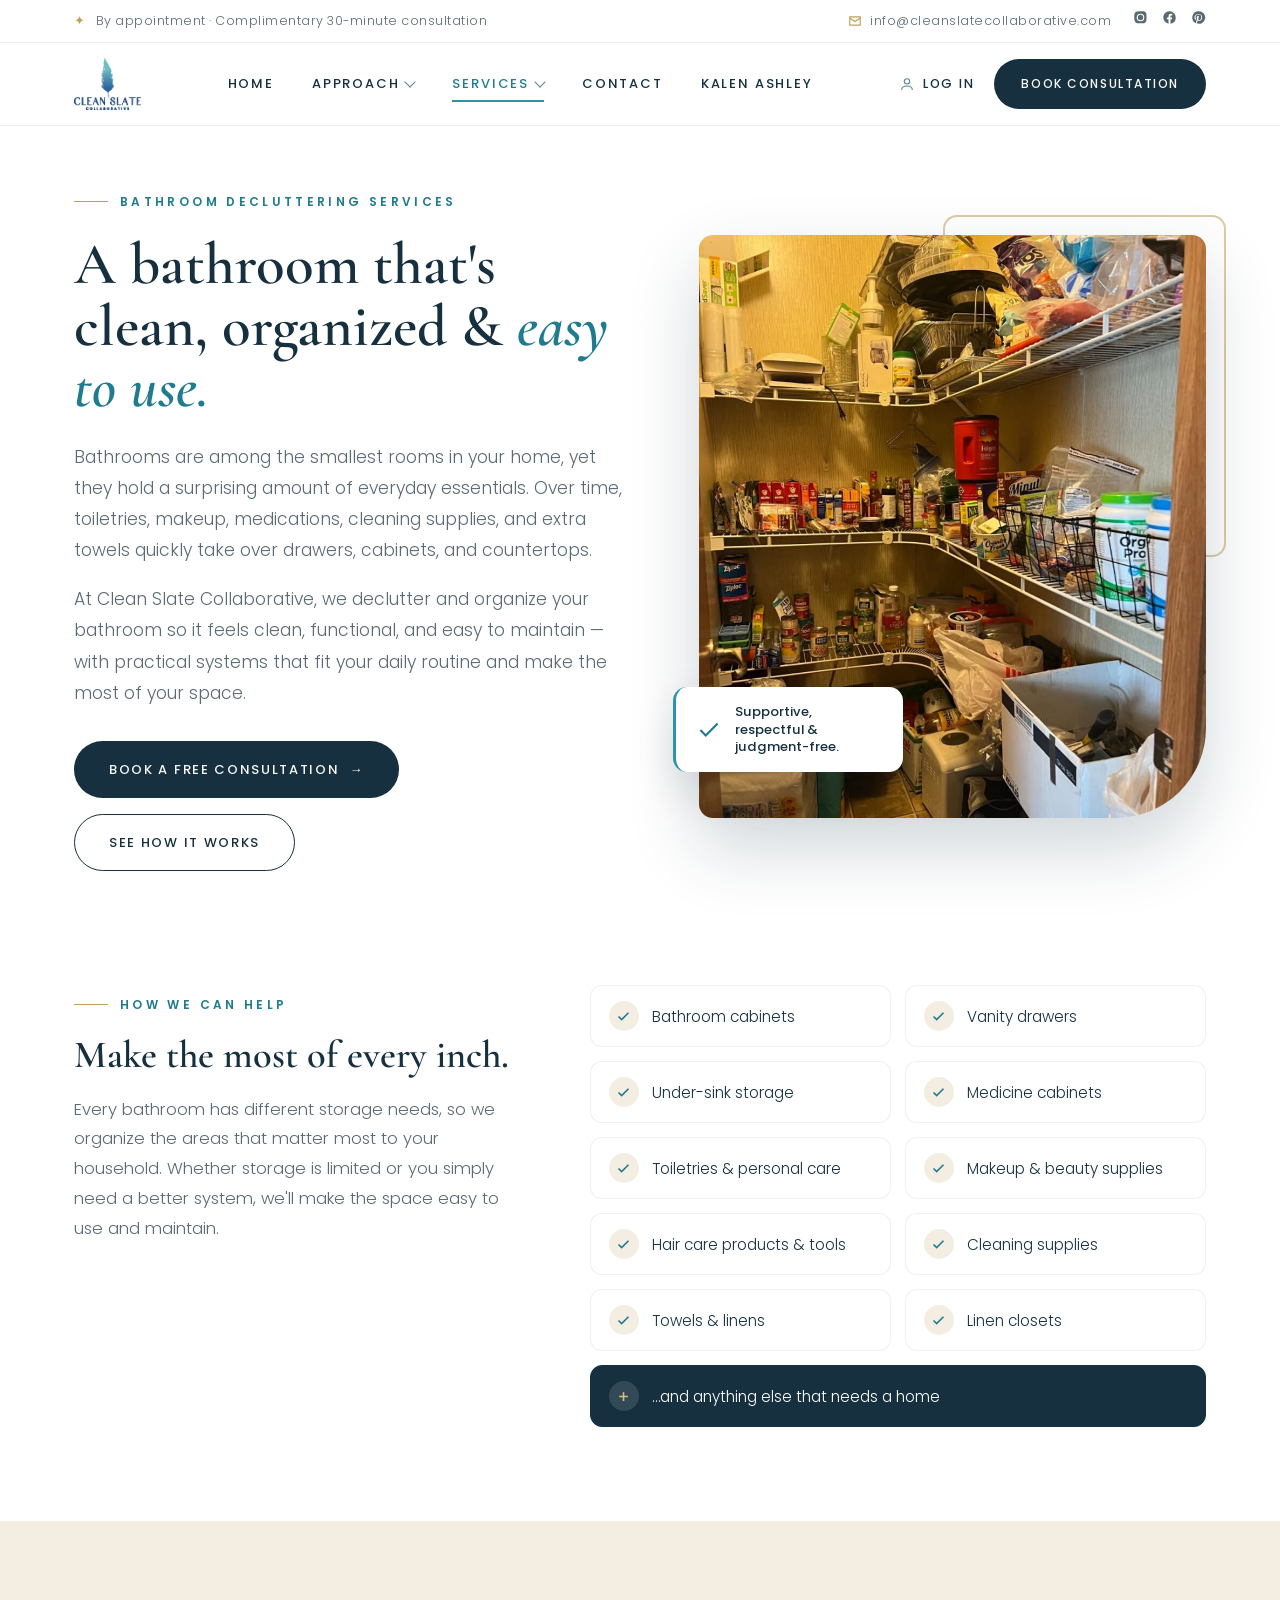
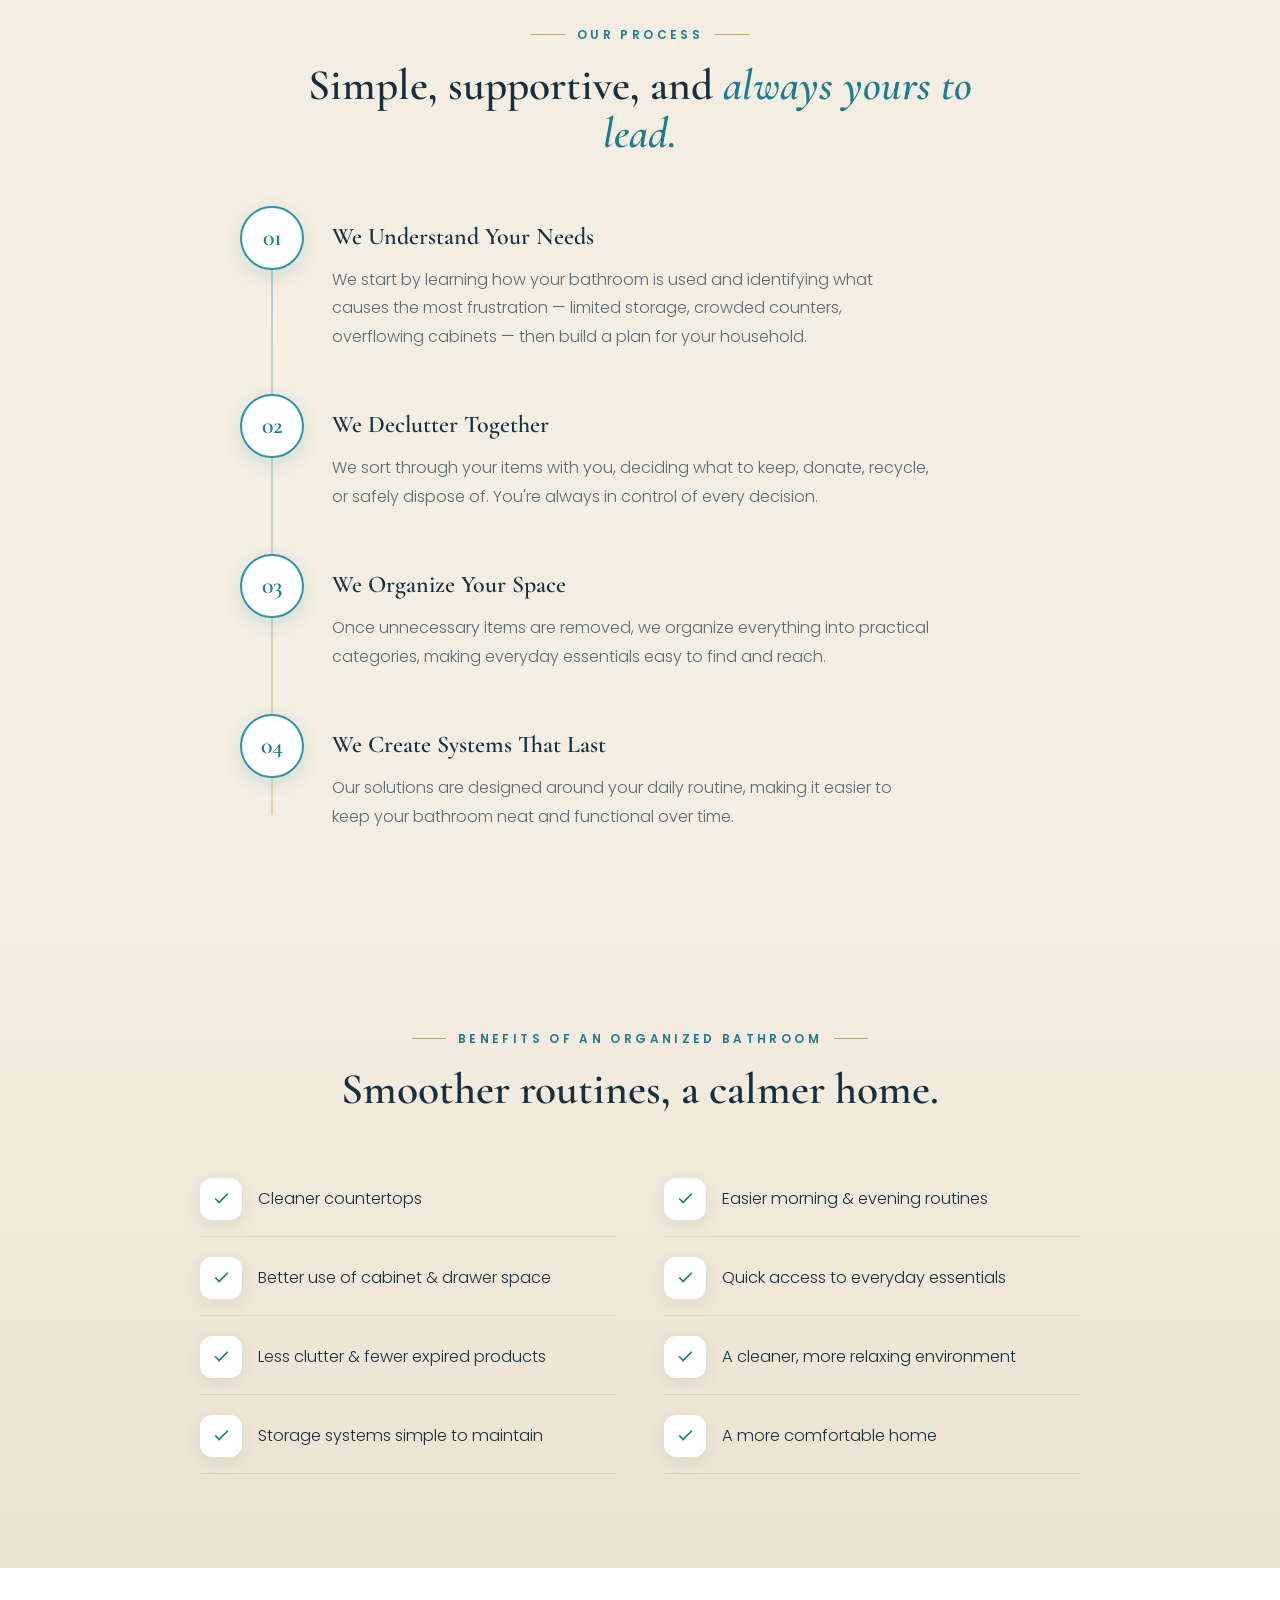
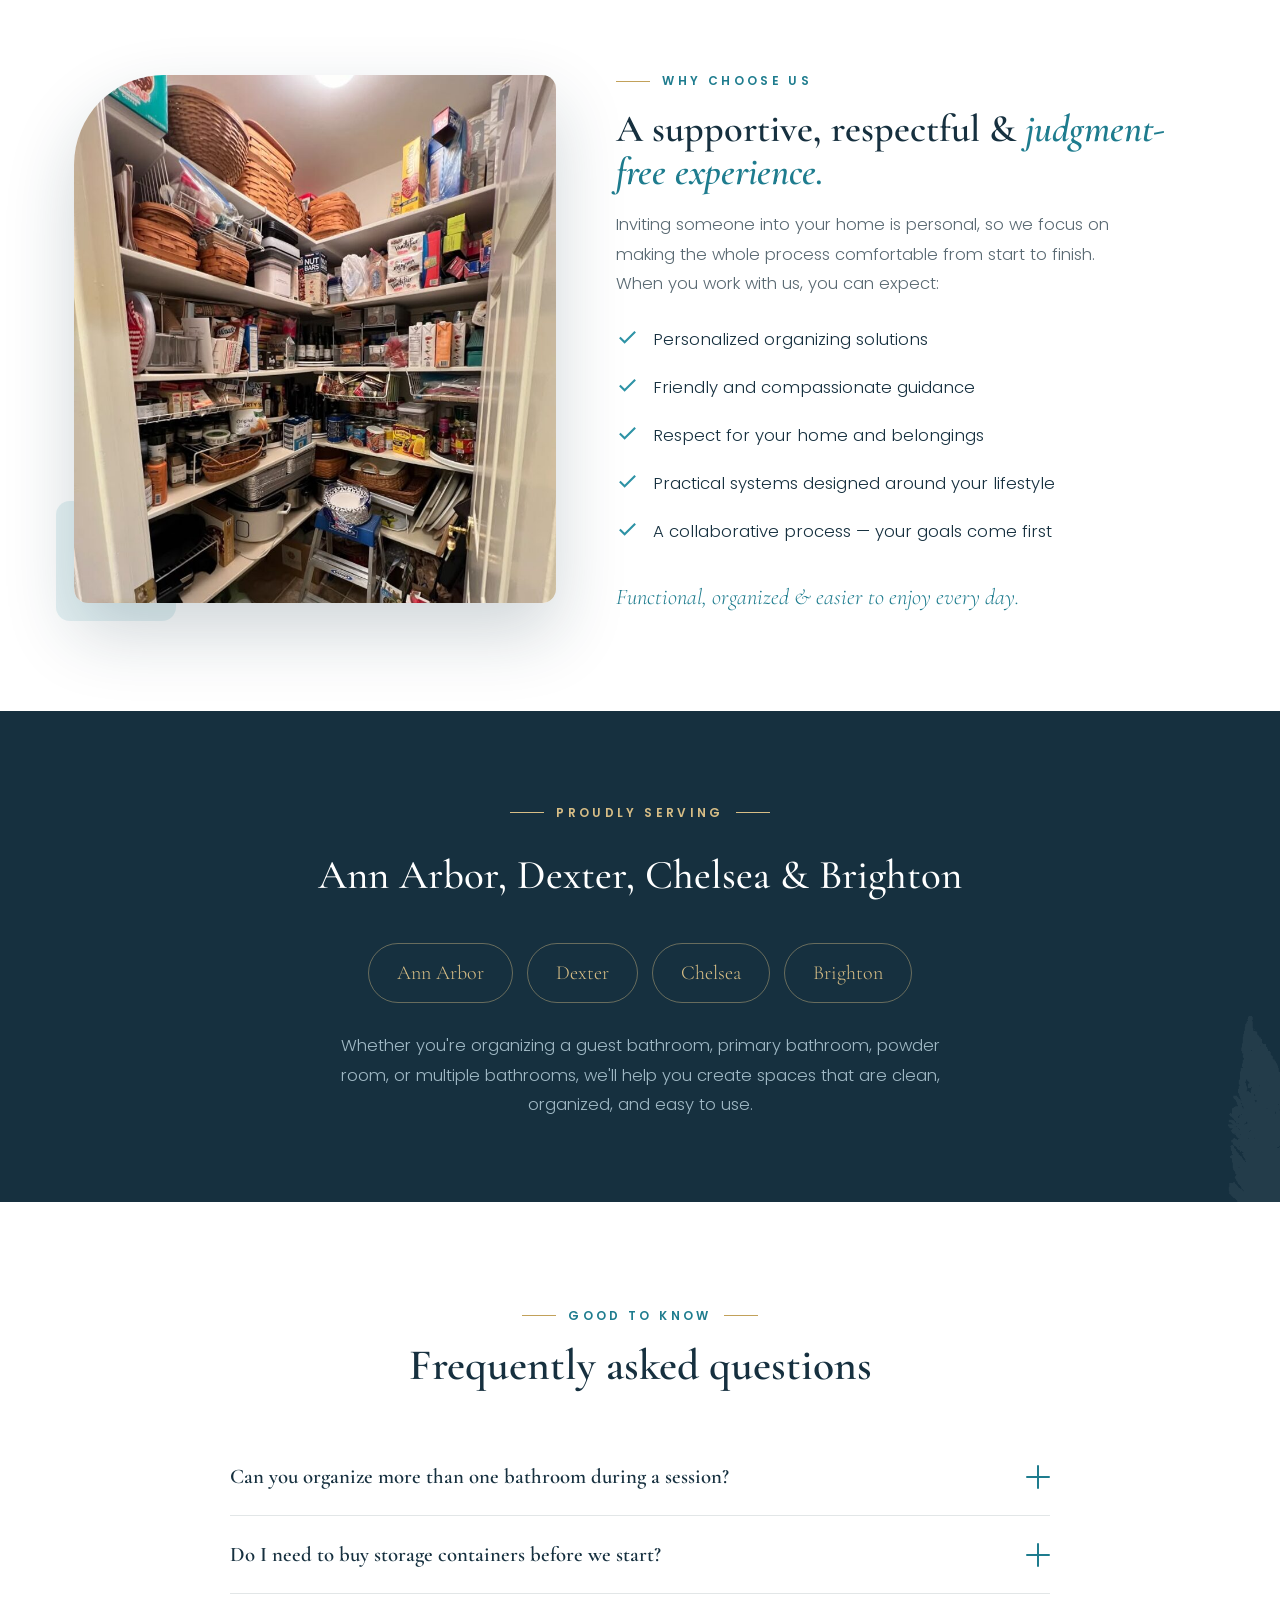
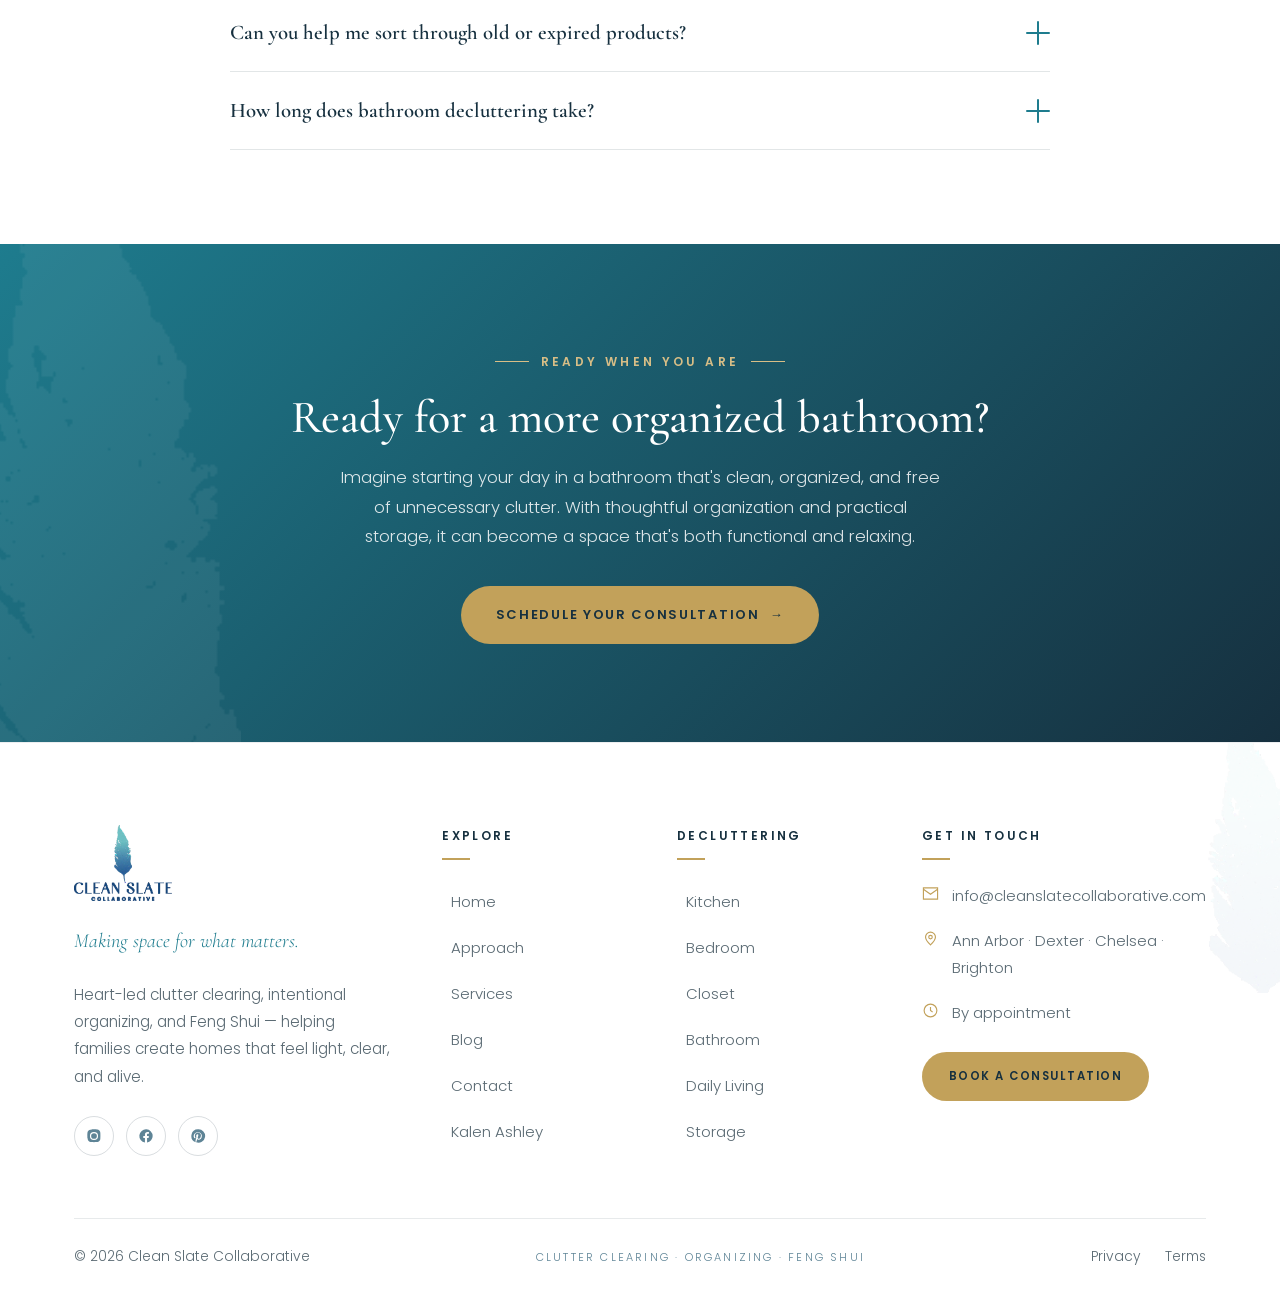
==== commit e3422457: "Refactor benefit sections in bathroom, bedroom, closet, and kitchen pages for consistency" ====
--- a/bathroom.html
+++ b/bathroom.html
@@ -266,7 +266,7 @@
       <div class="k-benefit reveal"><span class="ic"><svg viewBox="0 0 24 24"><path d="M20 6 9 17l-5-5"/></svg></span><span>Less clutter &amp; fewer expired products</span></div>
       <div class="k-benefit reveal"><span class="ic"><svg viewBox="0 0 24 24"><path d="M20 6 9 17l-5-5"/></svg></span><span>A cleaner, more relaxing environment</span></div>
       <div class="k-benefit reveal"><span class="ic"><svg viewBox="0 0 24 24"><path d="M20 6 9 17l-5-5"/></svg></span><span>Storage systems simple to maintain</span></div>
-      <div class="k-benefit reveal"><span class="ic"><svg viewBox="0 0 24 24"><path d="M12 3l2.5 5 5.5.8-4 3.9.9 5.5L12 21l-4.9 2.6.9-5.5-4-3.9 5.5-.8z" style="fill:var(--gold);stroke:var(--gold)"/></svg></span><span>A more comfortable home</span></div>
+      <div class="k-benefit reveal"><span class="ic"><svg viewBox="0 0 24 24"><path d="M20 6 9 17l-5-5"/></svg></span><span>A more comfortable home</span></div>
     </div>
   </div>
 </section>
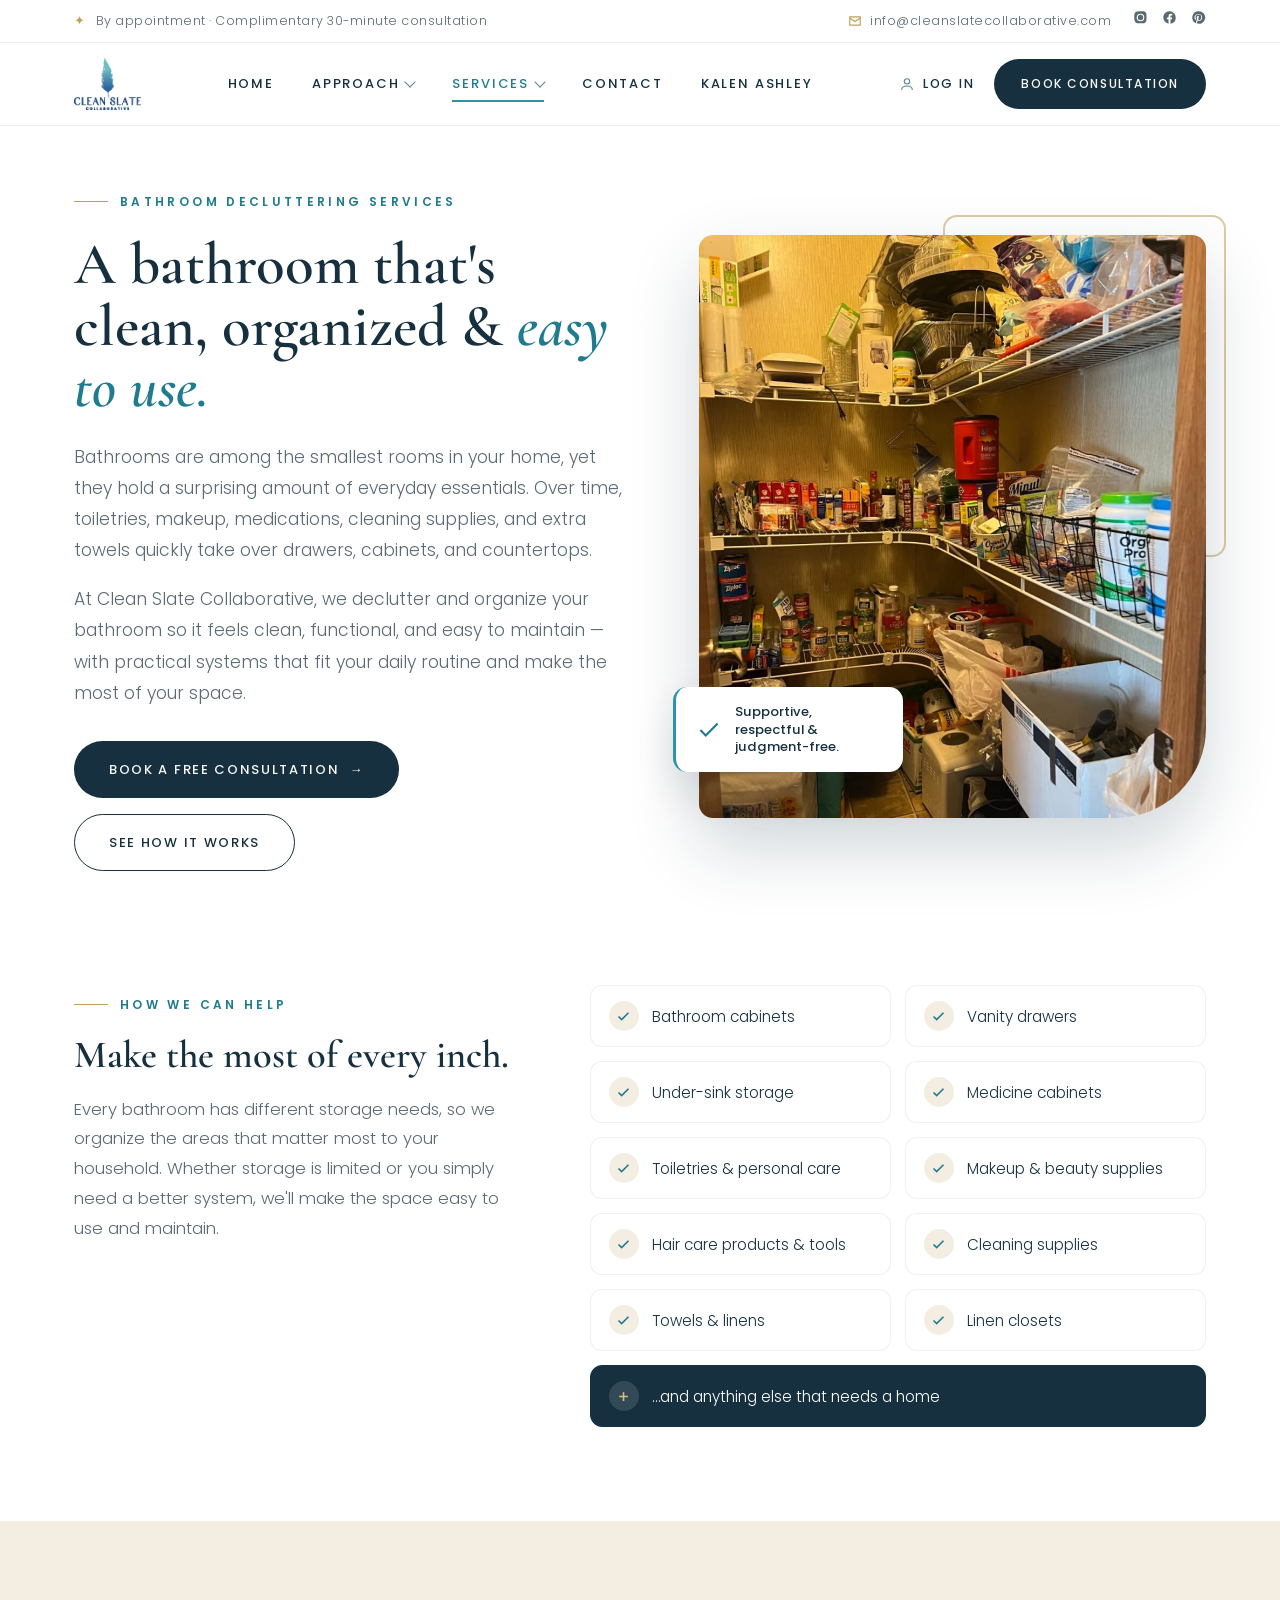
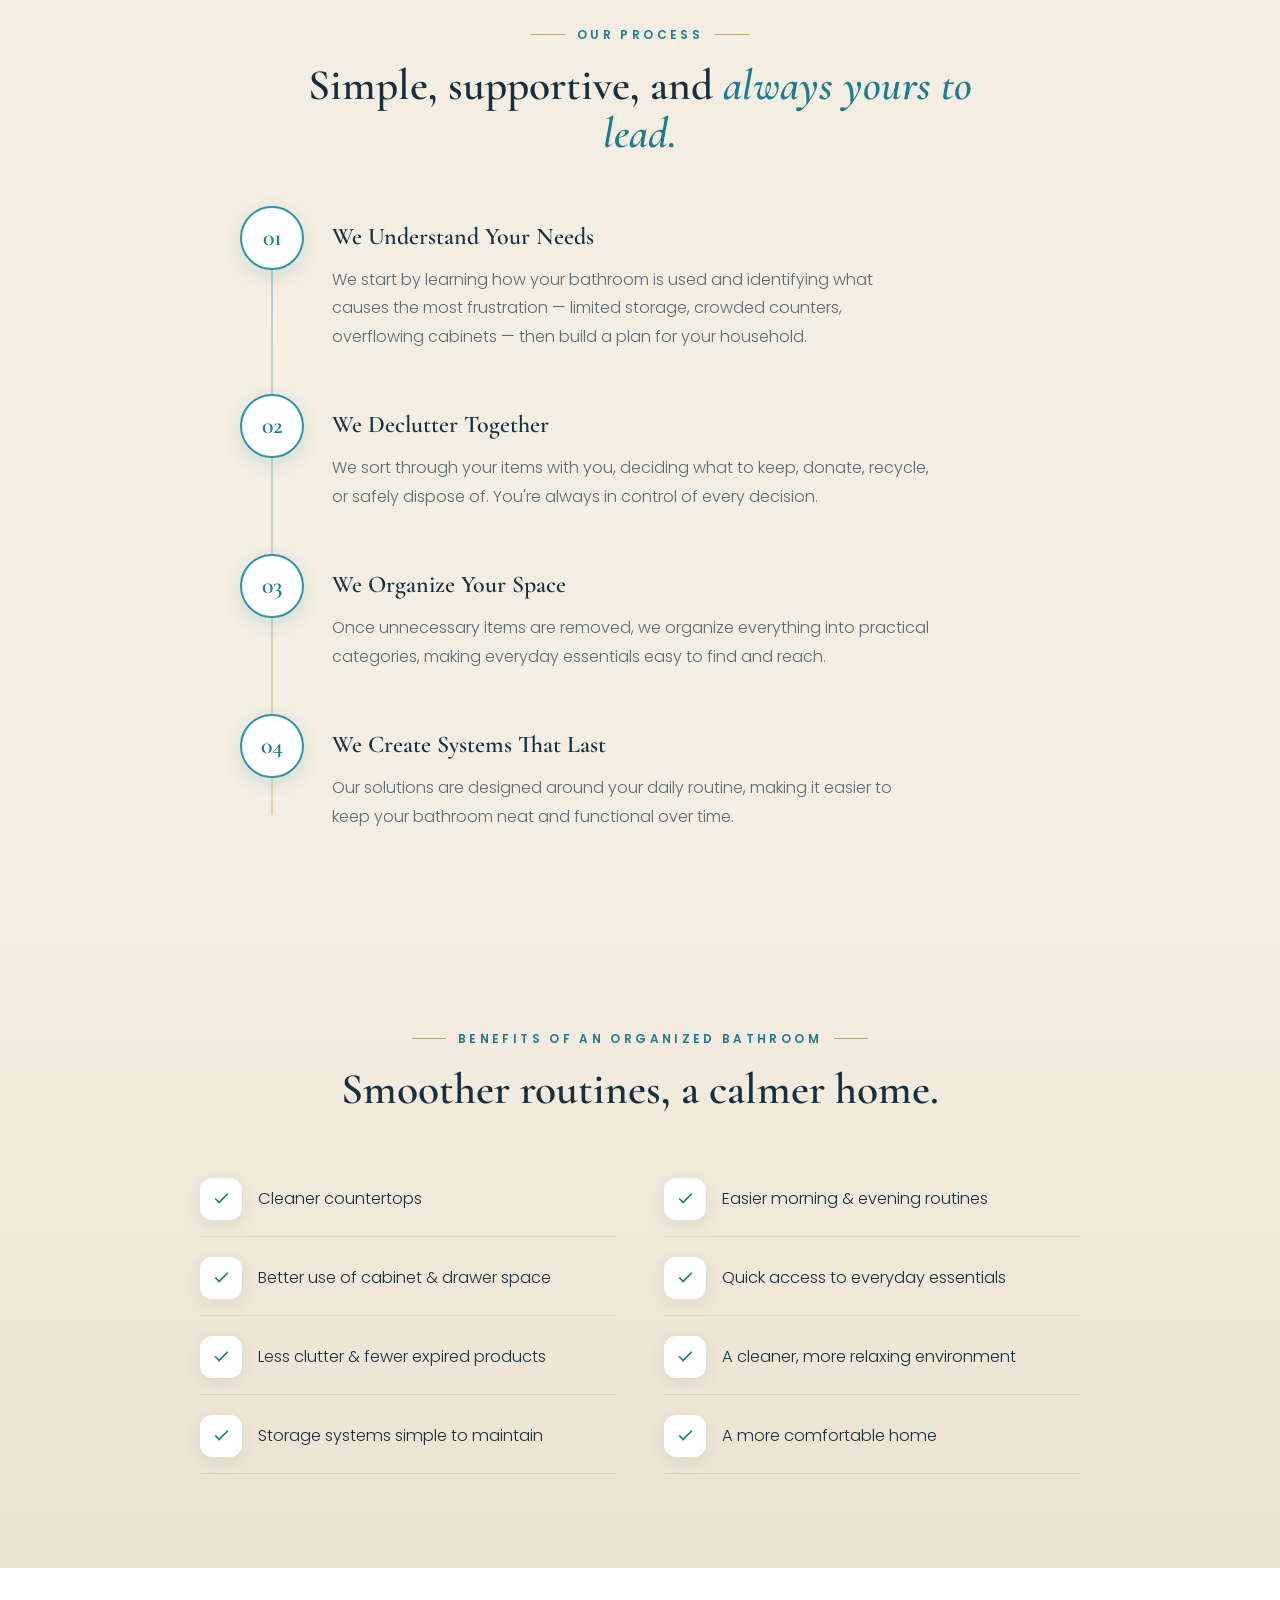
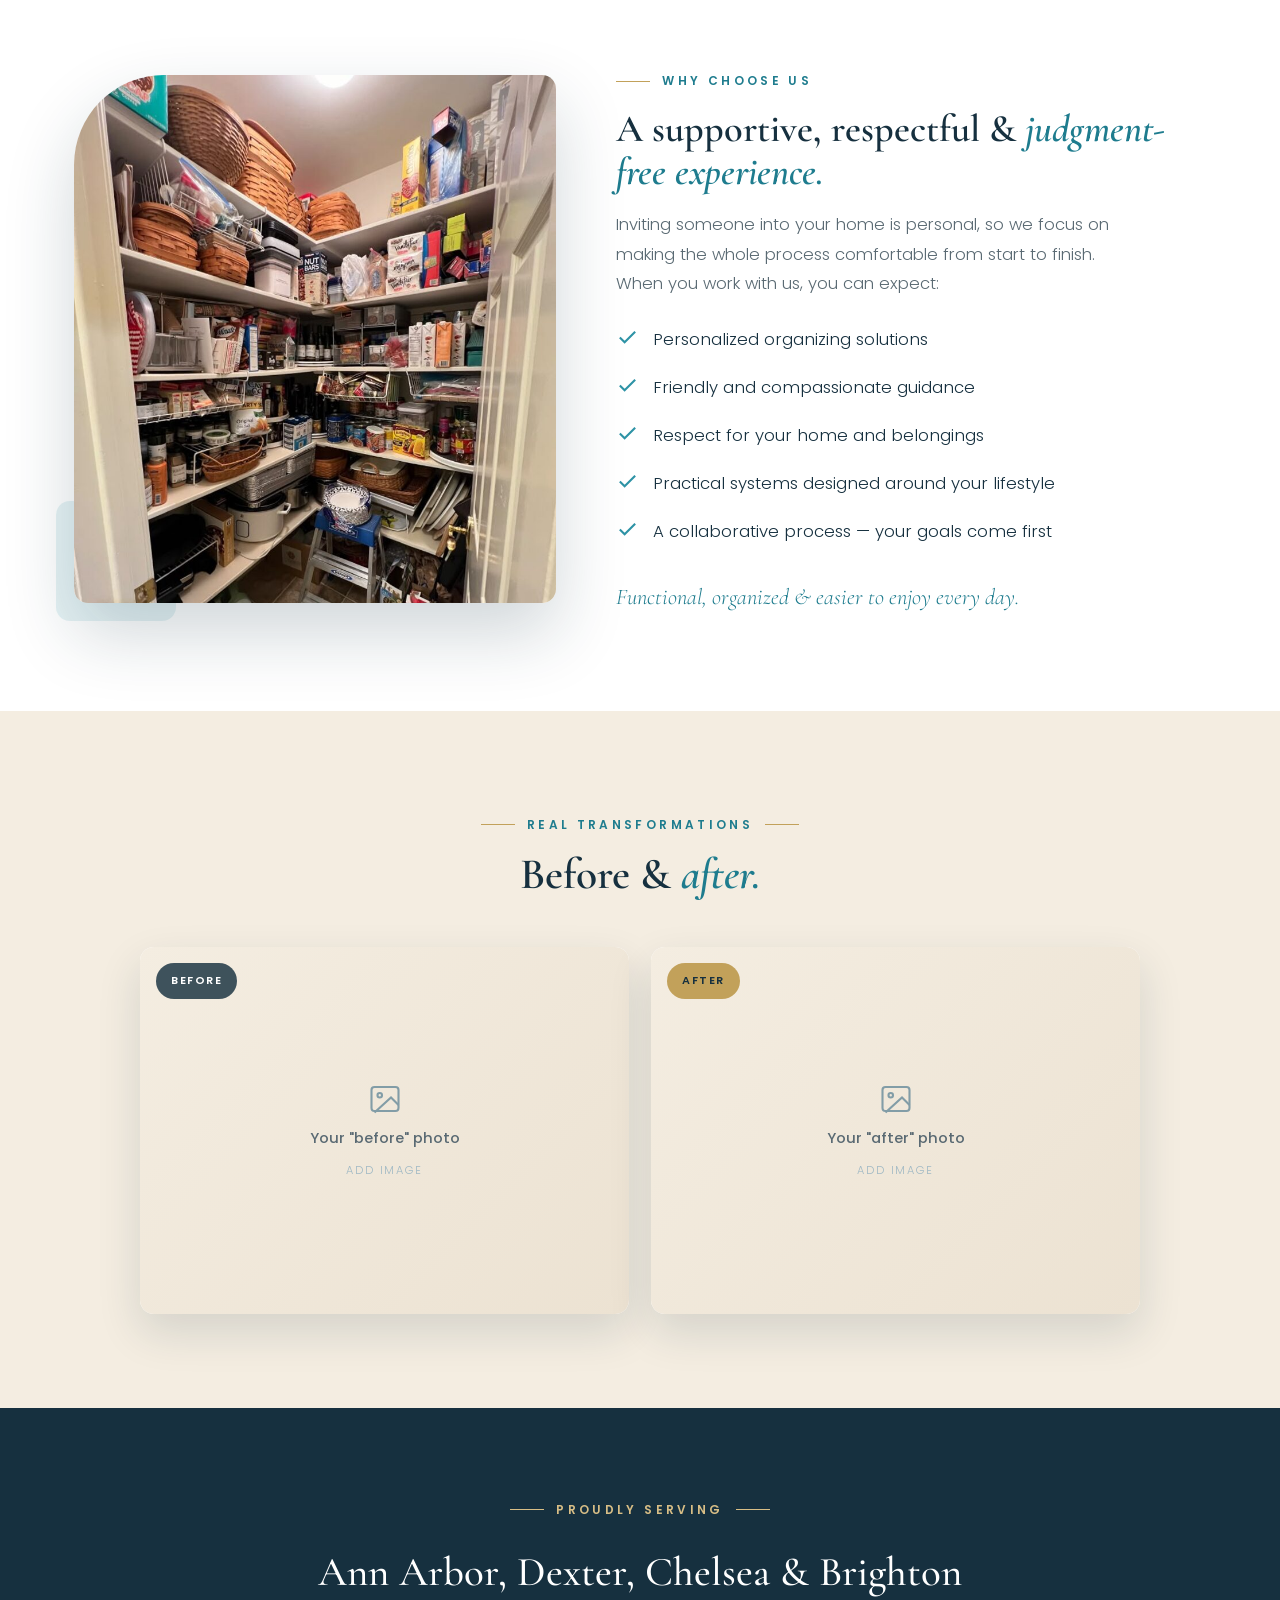
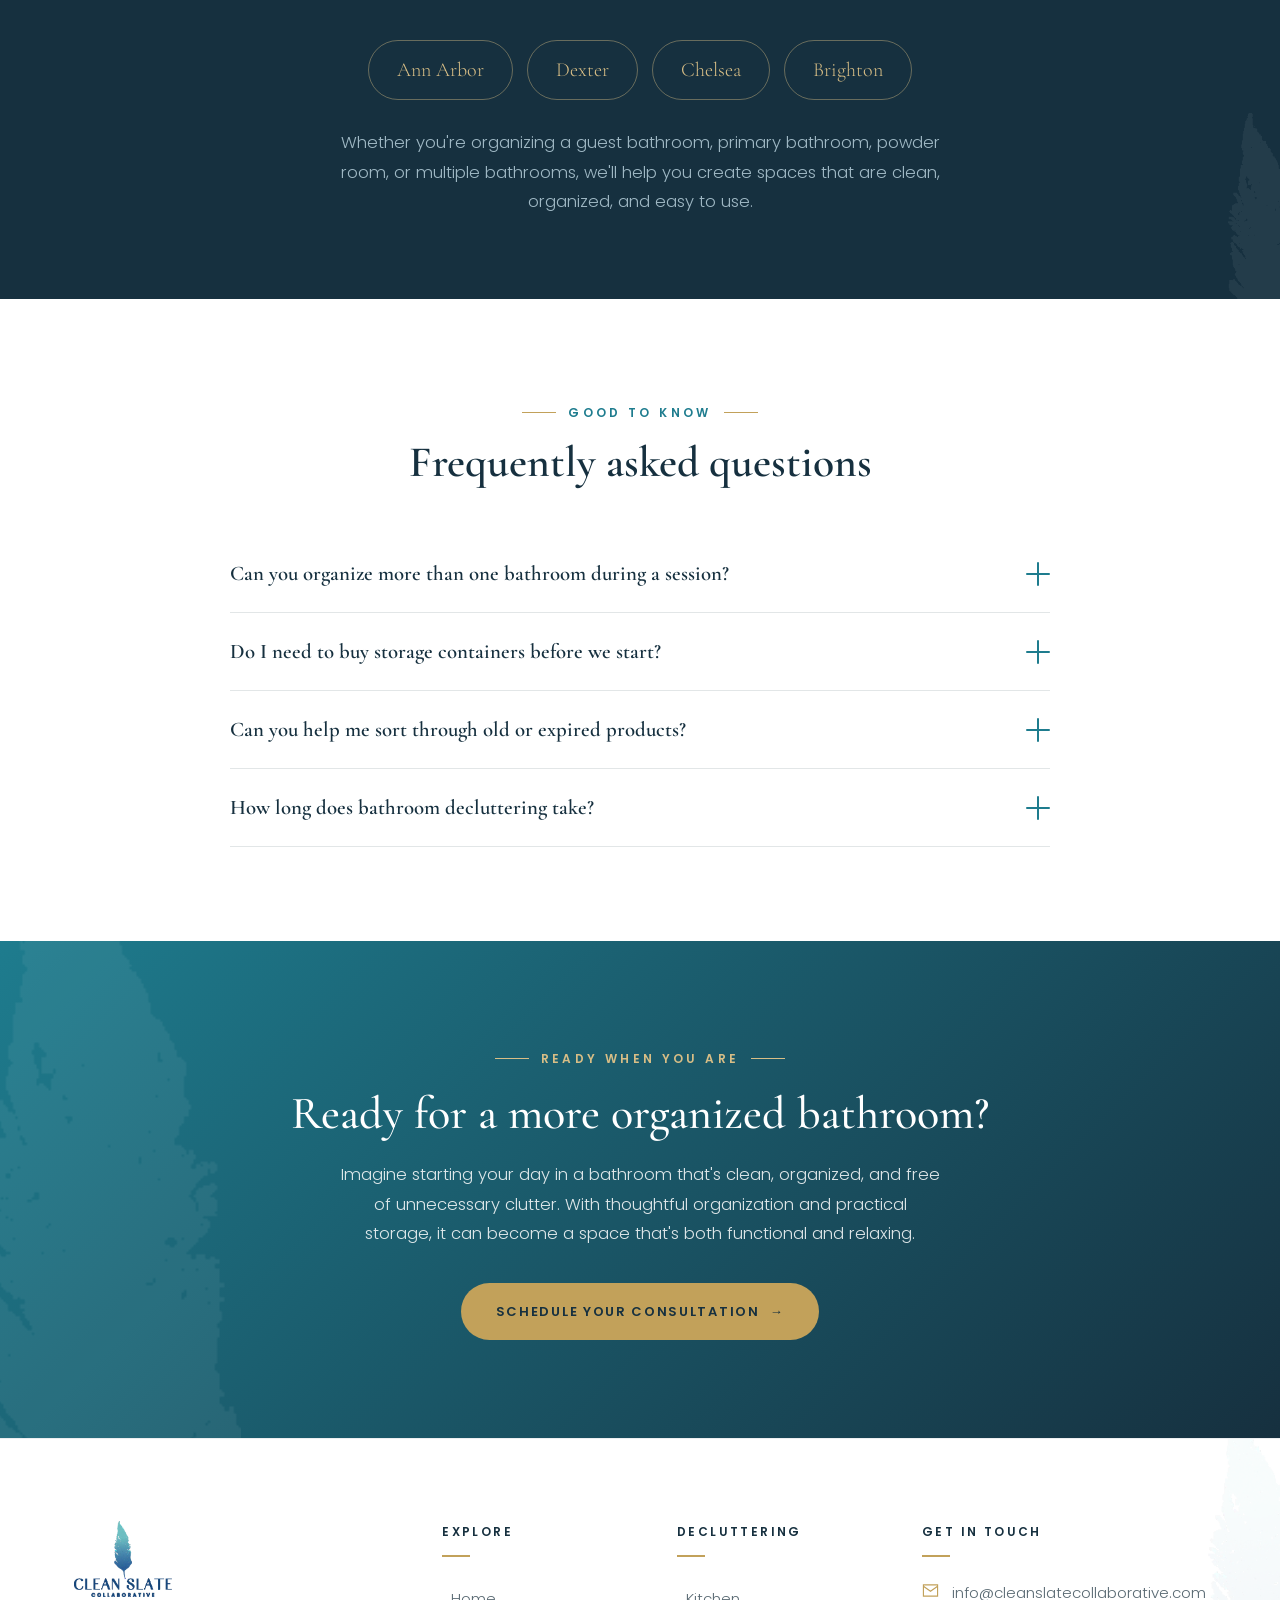
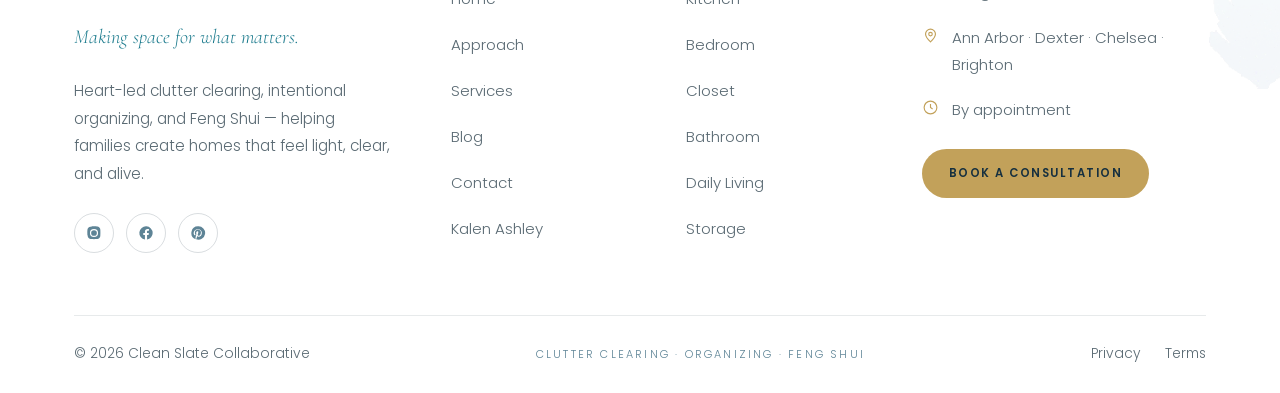
==== commit 46200fb7: "Add Before & After sections with images for closet and kitchen pages" ====
--- a/bathroom.html
+++ b/bathroom.html
@@ -293,6 +293,24 @@
   </div>
 </section>
 
+<!-- BEFORE & AFTER -->
+<section class="k-sec alt">
+  <div class="wrap">
+    <div class="k-head center reveal">
+      <span class="eyebrow center">Real Transformations</span>
+      <h2>Before &amp; <span class="accent">after.</span></h2>
+    </div>
+    <div class="k-ba">
+      <div class="pairs">
+        <div class="ba-pair reveal">
+          <div class="ba-item"><span class="ba-badge before">Before</span><div class="ba-dummy"><svg viewBox="0 0 24 24"><rect x="3" y="4" width="18" height="16" rx="2"/><circle cx="8.5" cy="9.5" r="1.5"/><path d="m21 16-5-5L5 21"/></svg><span>Your "before" photo</span><small>Add image</small></div></div>
+          <div class="ba-item"><span class="ba-badge after">After</span><div class="ba-dummy"><svg viewBox="0 0 24 24"><rect x="3" y="4" width="18" height="16" rx="2"/><circle cx="8.5" cy="9.5" r="1.5"/><path d="m21 16-5-5L5 21"/></svg><span>Your "after" photo</span><small>Add image</small></div></div>
+        </div>
+      </div>
+    </div>
+  </div>
+</section>
+
 <!-- SERVING AREA -->
 <section class="k-serving">
   <img src="assets/feather_white.png" class="feather" alt="">
--- a/assets/site.css
+++ b/assets/site.css
@@ -158,3 +158,18 @@
   .footer-bottom{flex-direction:column;text-align:center}
 }
 @media(max-width:560px){.footer-top{grid-template-columns:1fr}}
+
+/* Before & After (service pages) */
+.k-ba .pairs{display:grid;gap:36px;max-width:1000px;margin:0 auto}
+.ba-pair{display:grid;grid-template-columns:1fr 1fr;gap:22px}
+.ba-item{position:relative;border-radius:14px;overflow:hidden;box-shadow:var(--shadow-md);background:#fff}
+.ba-item>img{width:100%;aspect-ratio:4/3;object-fit:cover;display:block;transition:transform .8s var(--ease)}
+.ba-item:hover>img{transform:scale(1.05)}
+.ba-badge{position:absolute;top:16px;left:16px;font-size:11px;font-weight:600;letter-spacing:.14em;text-transform:uppercase;padding:8px 15px;border-radius:30px;z-index:2}
+.ba-badge.before{background:rgba(22,48,63,.82);color:#fff;-webkit-backdrop-filter:blur(4px);backdrop-filter:blur(4px)}
+.ba-badge.after{background:var(--gold);color:var(--navy)}
+.ba-dummy{aspect-ratio:4/3;display:flex;flex-direction:column;align-items:center;justify-content:center;gap:8px;background:linear-gradient(135deg,var(--cream-2),var(--sand));color:var(--steel);text-align:center;padding:20px}
+.ba-dummy svg{width:36px;height:36px;stroke:var(--steel);fill:none;stroke-width:1.4;opacity:.75}
+.ba-dummy span{font-size:.92rem;font-weight:500;color:var(--ink-soft)}
+.ba-dummy small{font-size:.7rem;letter-spacing:.16em;text-transform:uppercase;color:var(--steel-soft)}
+@media(max-width:640px){.ba-pair{grid-template-columns:1fr;gap:14px}}
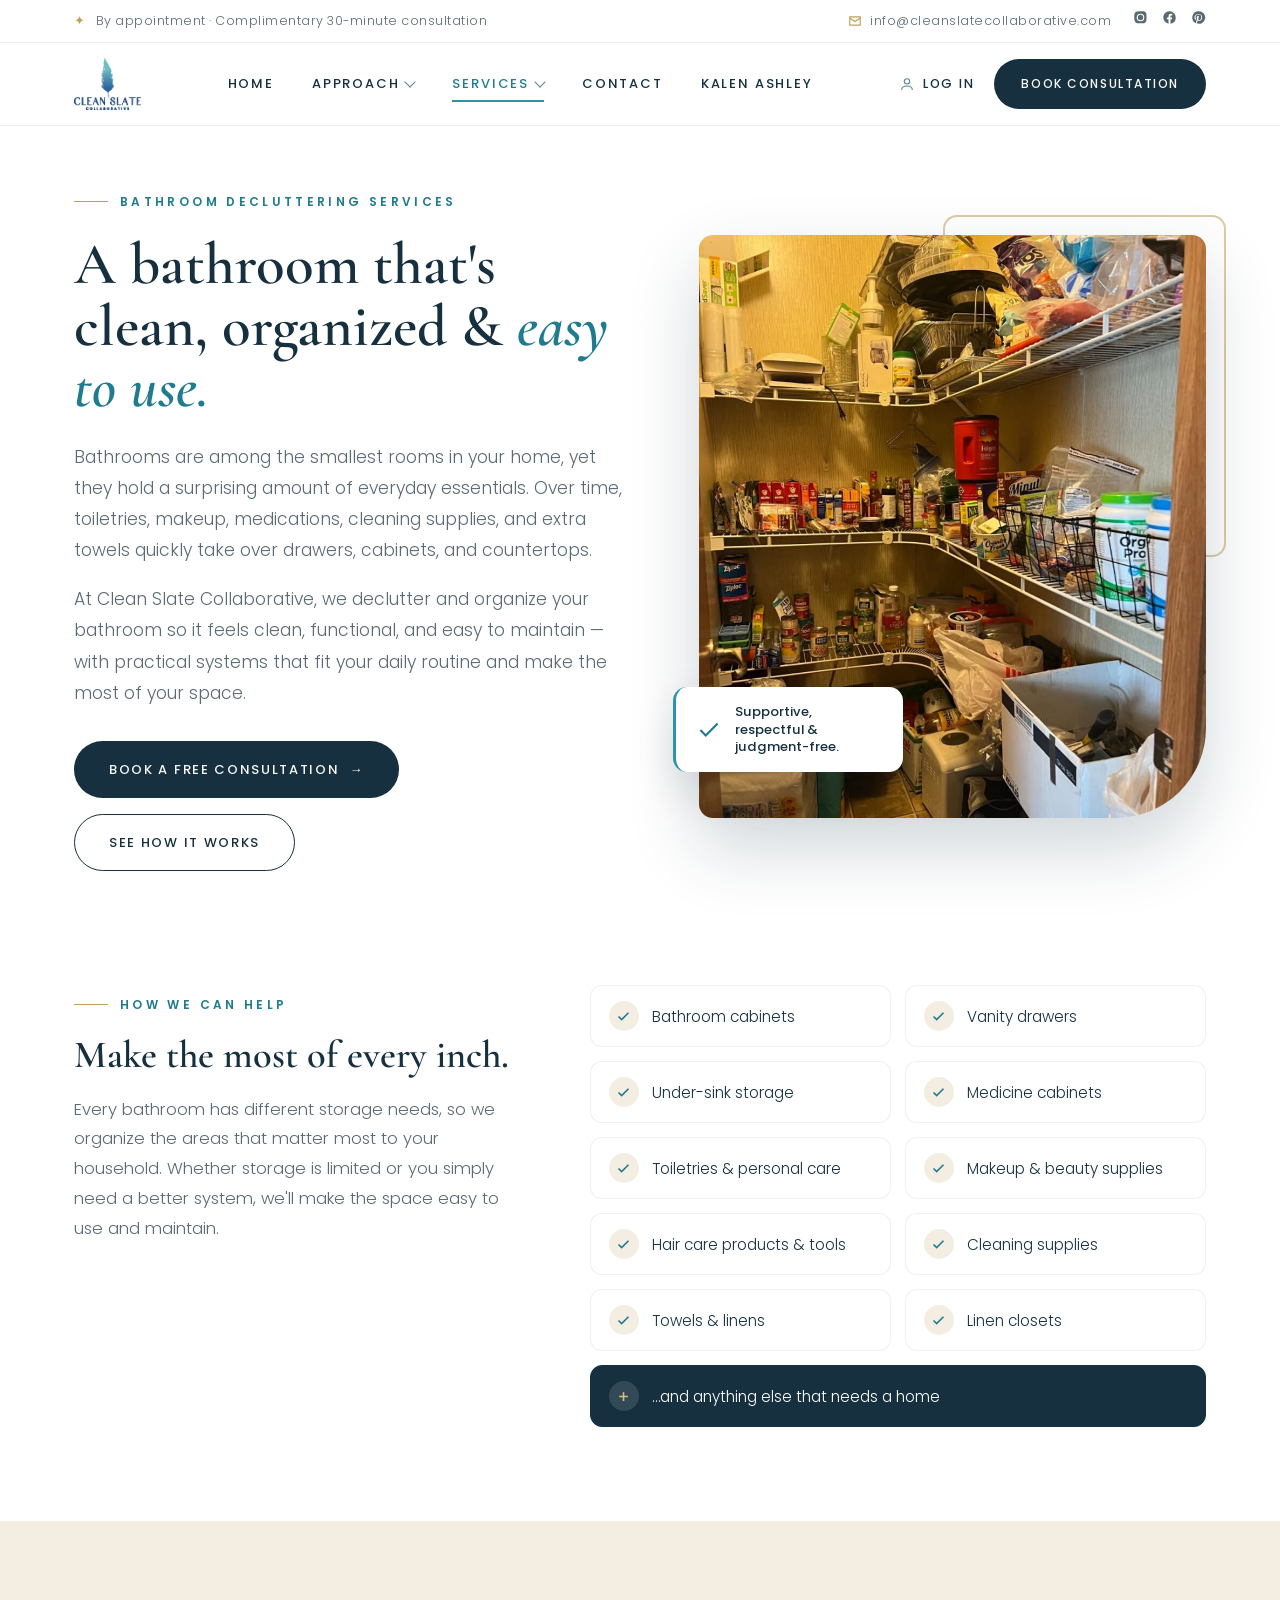
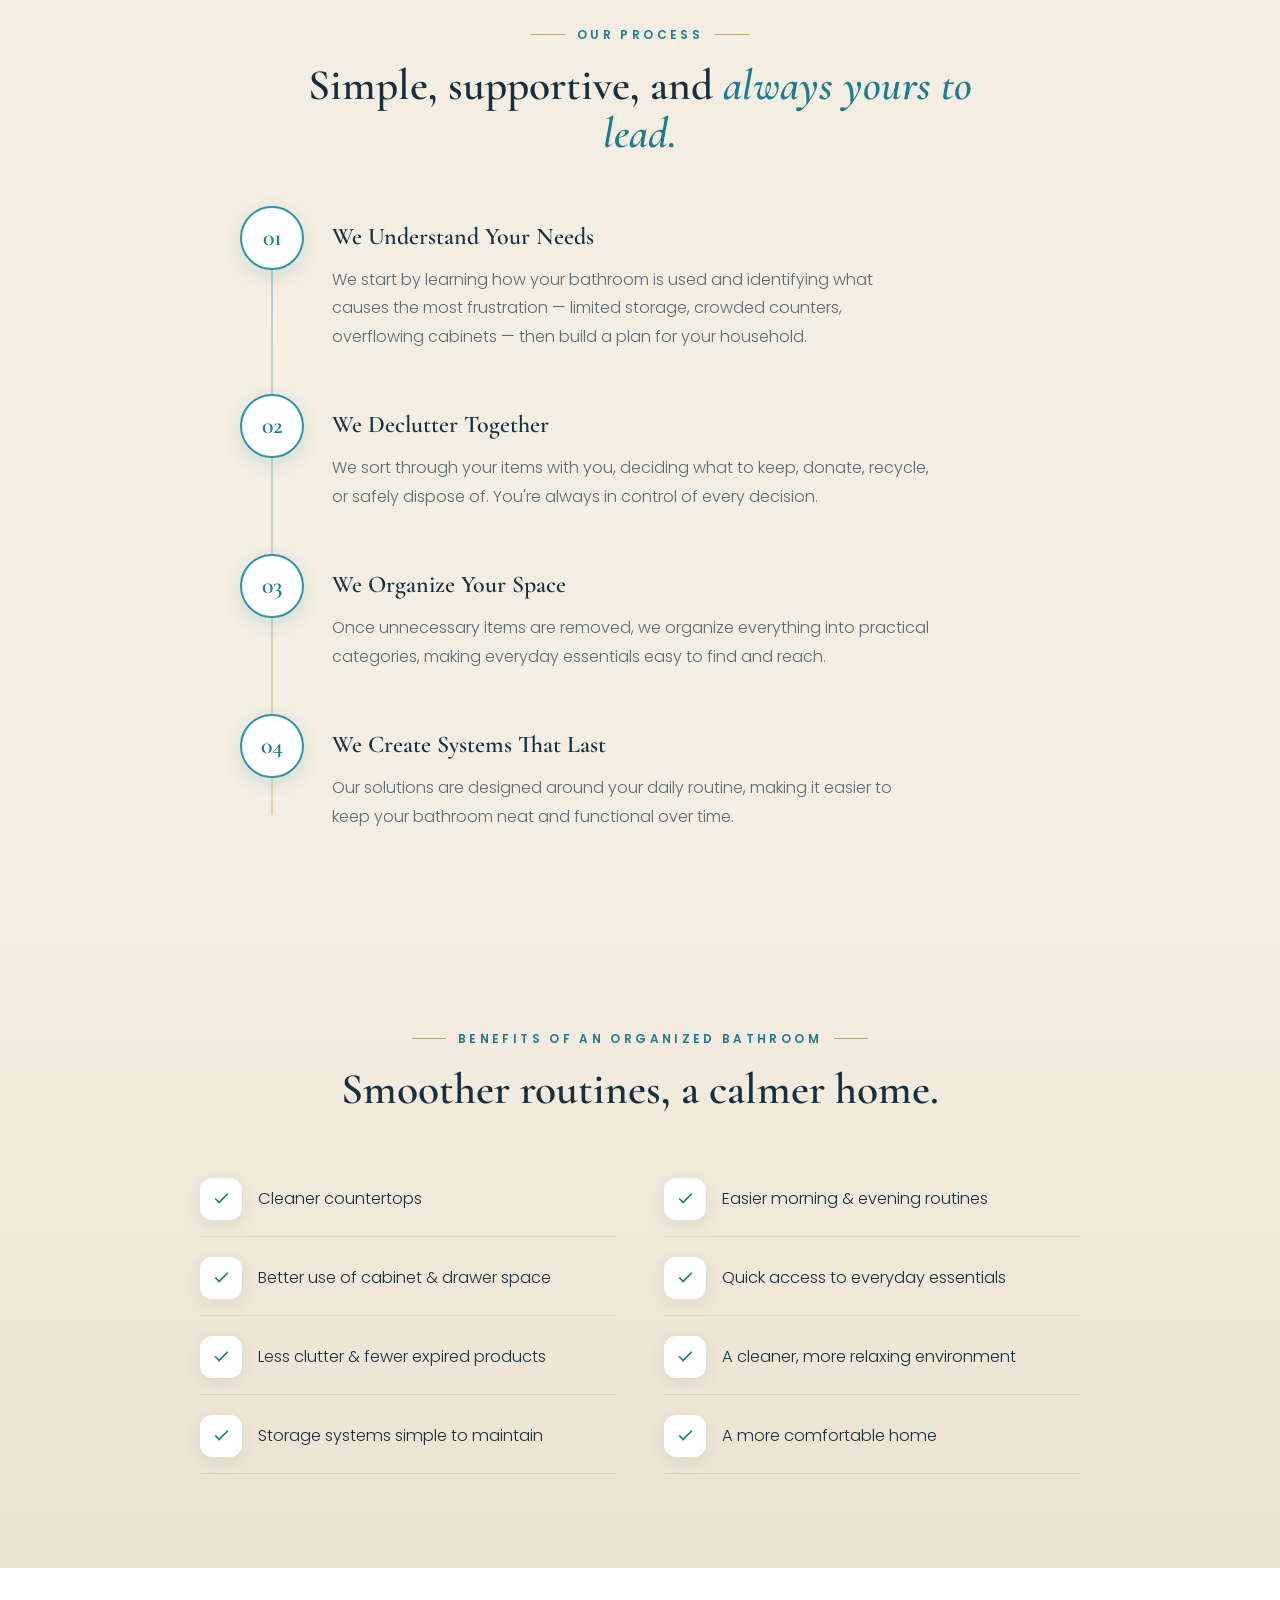
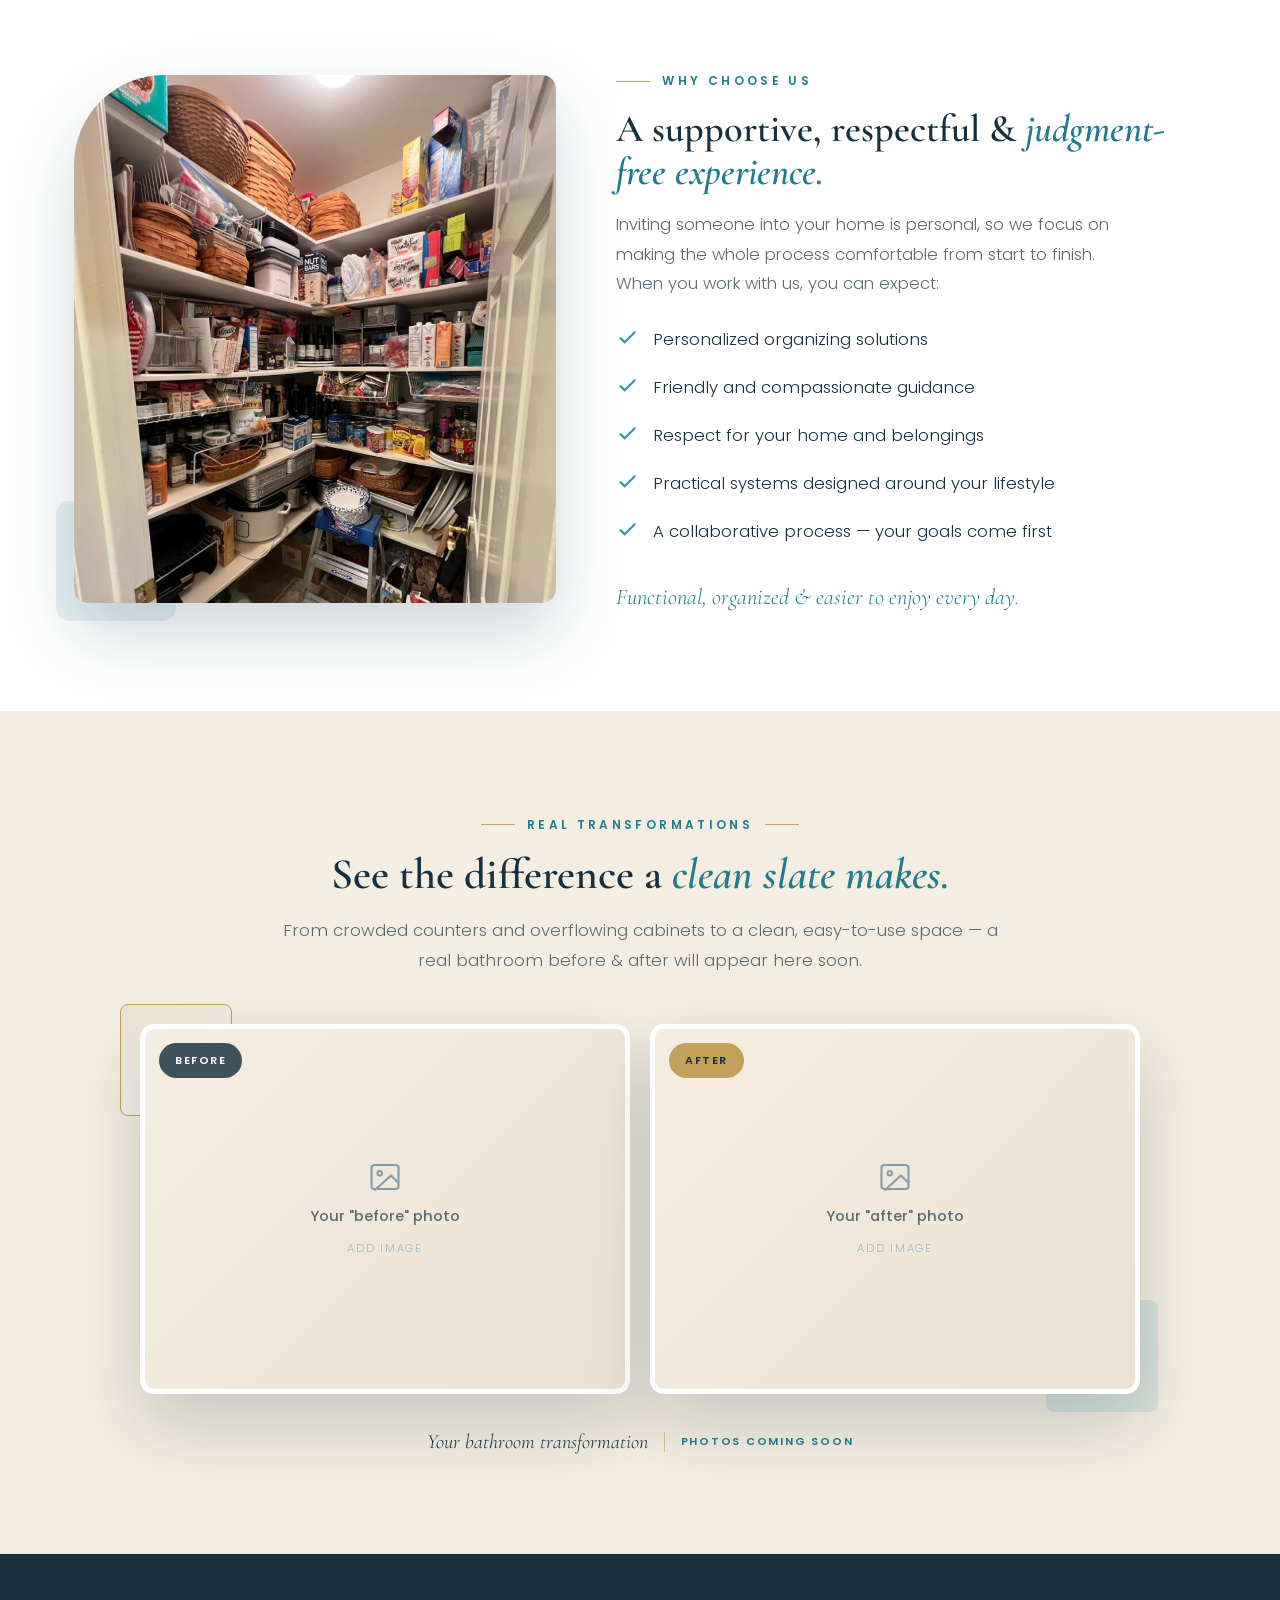
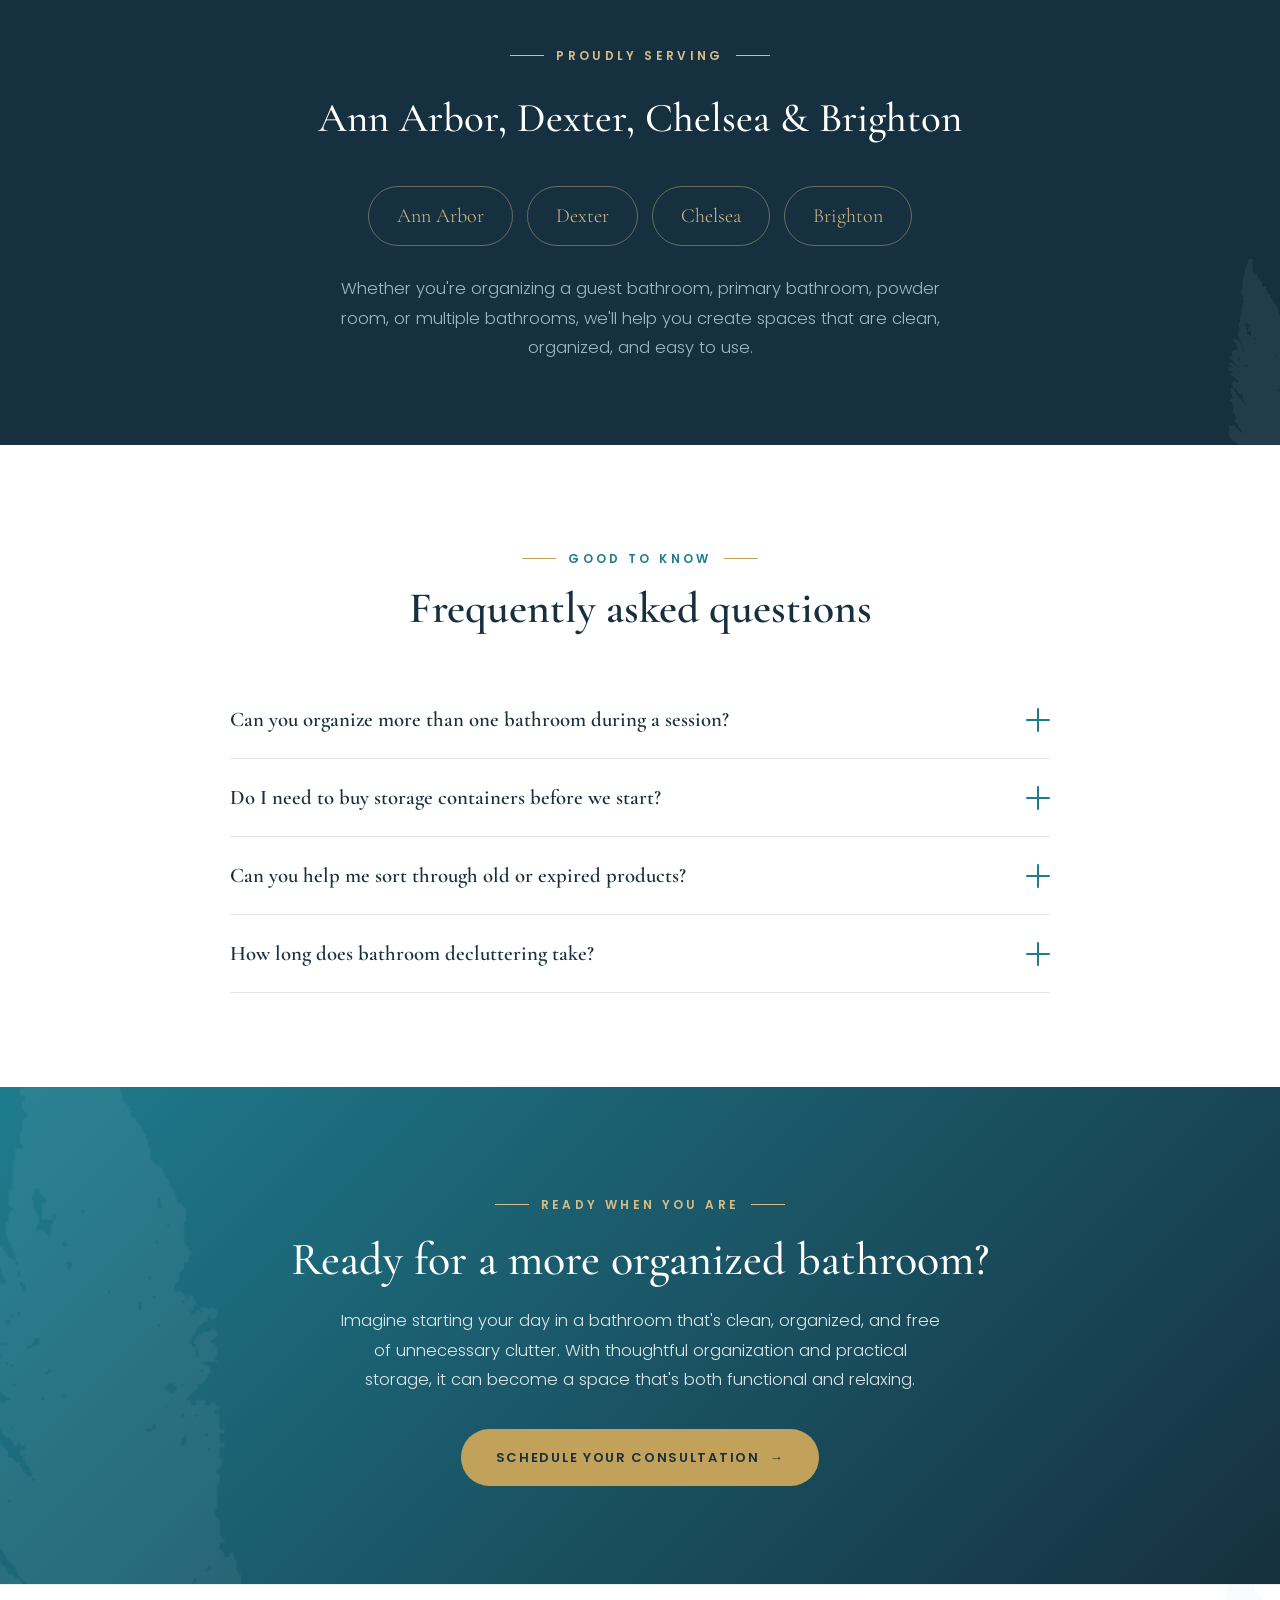
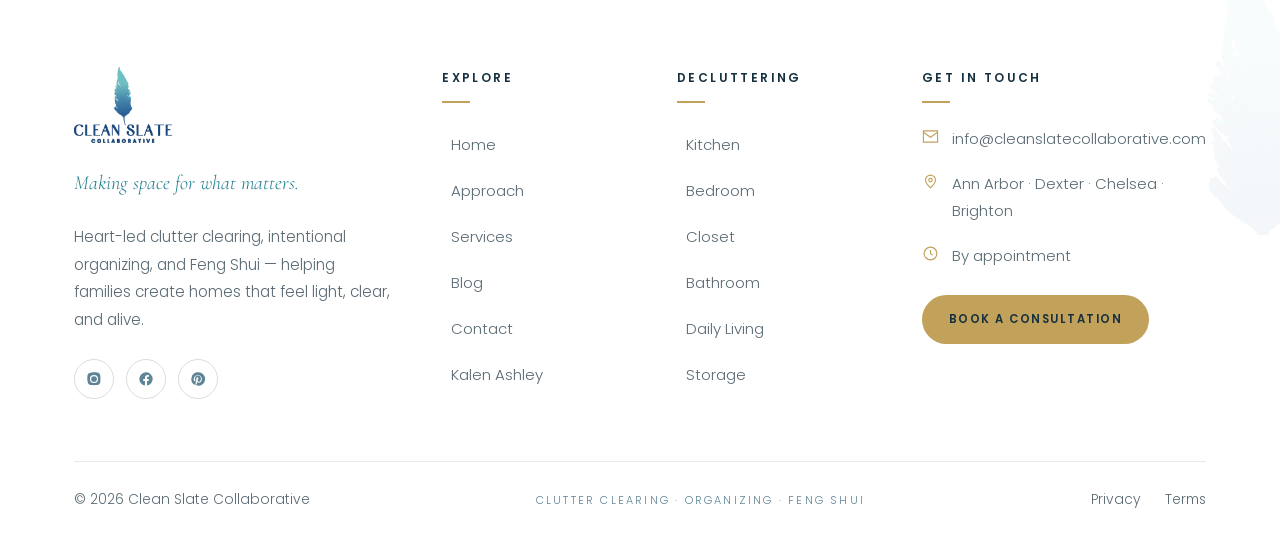
==== commit 8edcee77: "Update transformation sections in service pages with new captions and layout enhancements" ====
--- a/bathroom.html
+++ b/bathroom.html
@@ -298,16 +298,18 @@
   <div class="wrap">
     <div class="k-head center reveal">
       <span class="eyebrow center">Real Transformations</span>
-      <h2>Before &amp; <span class="accent">after.</span></h2>
-    </div>
-    <div class="k-ba">
-      <div class="pairs">
-        <div class="ba-pair reveal">
-          <div class="ba-item"><span class="ba-badge before">Before</span><div class="ba-dummy"><svg viewBox="0 0 24 24"><rect x="3" y="4" width="18" height="16" rx="2"/><circle cx="8.5" cy="9.5" r="1.5"/><path d="m21 16-5-5L5 21"/></svg><span>Your "before" photo</span><small>Add image</small></div></div>
-          <div class="ba-item"><span class="ba-badge after">After</span><div class="ba-dummy"><svg viewBox="0 0 24 24"><rect x="3" y="4" width="18" height="16" rx="2"/><circle cx="8.5" cy="9.5" r="1.5"/><path d="m21 16-5-5L5 21"/></svg><span>Your "after" photo</span><small>Add image</small></div></div>
-        </div>
-      </div>
-    </div>
+      <h2>See the difference a <span class="accent">clean slate makes.</span></h2>
+      <p>From crowded counters and overflowing cabinets to a clean, easy-to-use space — a real bathroom before &amp; after will appear here soon.</p>
+    </div>
+    <div class="ba-showcase reveal d1">
+      <span class="ba-deco block" aria-hidden="true"></span>
+      <span class="ba-deco teal" aria-hidden="true"></span>
+      <div class="ba-pair">
+        <div class="ba-item"><span class="ba-badge before">Before</span><div class="ba-dummy"><svg viewBox="0 0 24 24"><rect x="3" y="4" width="18" height="16" rx="2"/><circle cx="8.5" cy="9.5" r="1.5"/><path d="m21 16-5-5L5 21"/></svg><span>Your "before" photo</span><small>Add image</small></div></div>
+        <div class="ba-item"><span class="ba-badge after">After</span><div class="ba-dummy"><svg viewBox="0 0 24 24"><rect x="3" y="4" width="18" height="16" rx="2"/><circle cx="8.5" cy="9.5" r="1.5"/><path d="m21 16-5-5L5 21"/></svg><span>Your "after" photo</span><small>Add image</small></div></div>
+      </div>
+    </div>
+    <div class="ba-caption reveal d1">Your bathroom transformation<span class="loc">Photos coming soon</span></div>
   </div>
 </section>
 
--- a/assets/site.css
+++ b/assets/site.css
@@ -160,16 +160,22 @@
 @media(max-width:560px){.footer-top{grid-template-columns:1fr}}
 
 /* Before & After (service pages) */
-.k-ba .pairs{display:grid;gap:36px;max-width:1000px;margin:0 auto}
-.ba-pair{display:grid;grid-template-columns:1fr 1fr;gap:22px}
-.ba-item{position:relative;border-radius:14px;overflow:hidden;box-shadow:var(--shadow-md);background:#fff}
+.ba-showcase{max-width:1000px;margin:0 auto;position:relative}
+.ba-deco{position:absolute;width:112px;height:112px;border-radius:8px;z-index:0}
+.ba-deco.block{left:-20px;top:-20px;background:linear-gradient(150deg,var(--sand),var(--cream));border:1px solid var(--gold)}
+.ba-deco.teal{right:-18px;bottom:-18px;background:var(--teal);opacity:.14}
+.ba-pair{position:relative;z-index:1;display:grid;grid-template-columns:1fr 1fr;gap:20px}
+.ba-item{position:relative;border-radius:14px;overflow:hidden;box-shadow:var(--shadow-lg);background:#fff;border:5px solid #fff}
 .ba-item>img{width:100%;aspect-ratio:4/3;object-fit:cover;display:block;transition:transform .8s var(--ease)}
 .ba-item:hover>img{transform:scale(1.05)}
-.ba-badge{position:absolute;top:16px;left:16px;font-size:11px;font-weight:600;letter-spacing:.14em;text-transform:uppercase;padding:8px 15px;border-radius:30px;z-index:2}
+.ba-badge{position:absolute;top:14px;left:14px;font-size:11px;font-weight:600;letter-spacing:.14em;text-transform:uppercase;padding:8px 16px;border-radius:30px;z-index:2}
 .ba-badge.before{background:rgba(22,48,63,.82);color:#fff;-webkit-backdrop-filter:blur(4px);backdrop-filter:blur(4px)}
 .ba-badge.after{background:var(--gold);color:var(--navy)}
 .ba-dummy{aspect-ratio:4/3;display:flex;flex-direction:column;align-items:center;justify-content:center;gap:8px;background:linear-gradient(135deg,var(--cream-2),var(--sand));color:var(--steel);text-align:center;padding:20px}
 .ba-dummy svg{width:36px;height:36px;stroke:var(--steel);fill:none;stroke-width:1.4;opacity:.75}
 .ba-dummy span{font-size:.92rem;font-weight:500;color:var(--ink-soft)}
 .ba-dummy small{font-size:.7rem;letter-spacing:.16em;text-transform:uppercase;color:var(--steel-soft)}
-@media(max-width:640px){.ba-pair{grid-template-columns:1fr;gap:14px}}
+.ba-caption{display:flex;align-items:center;justify-content:center;flex-wrap:wrap;gap:8px 16px;margin-top:30px;font-family:var(--serif);font-style:italic;font-size:1.26rem;color:var(--navy)}
+.ba-caption .loc{font-family:var(--sans);font-style:normal;font-size:11px;letter-spacing:.16em;text-transform:uppercase;color:var(--teal-deep);font-weight:600;border-left:1px solid rgba(194,161,90,.6);padding-left:16px}
+@media(max-width:640px){.ba-pair{grid-template-columns:1fr;gap:16px}.ba-deco{width:76px;height:76px}.ba-caption .loc{border-left:none;padding-left:0}}
+/* before/after caption styles above */
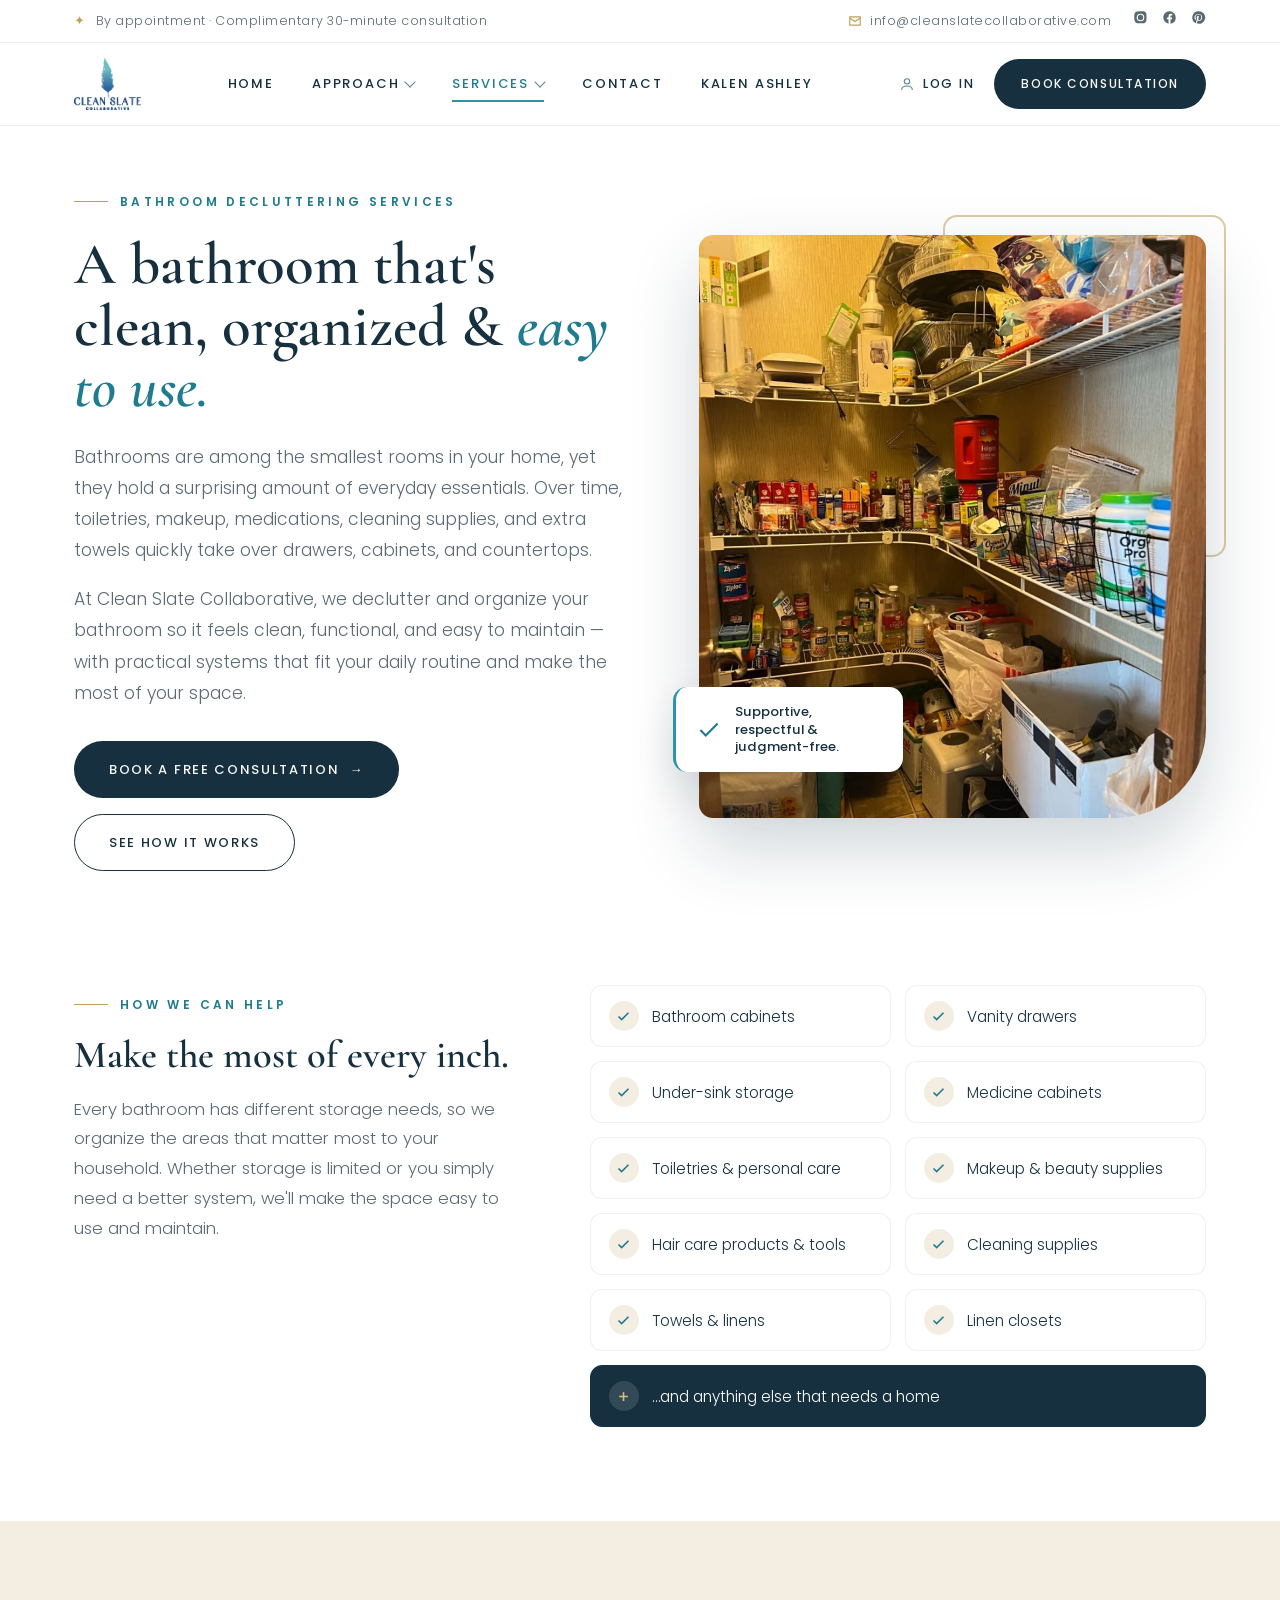
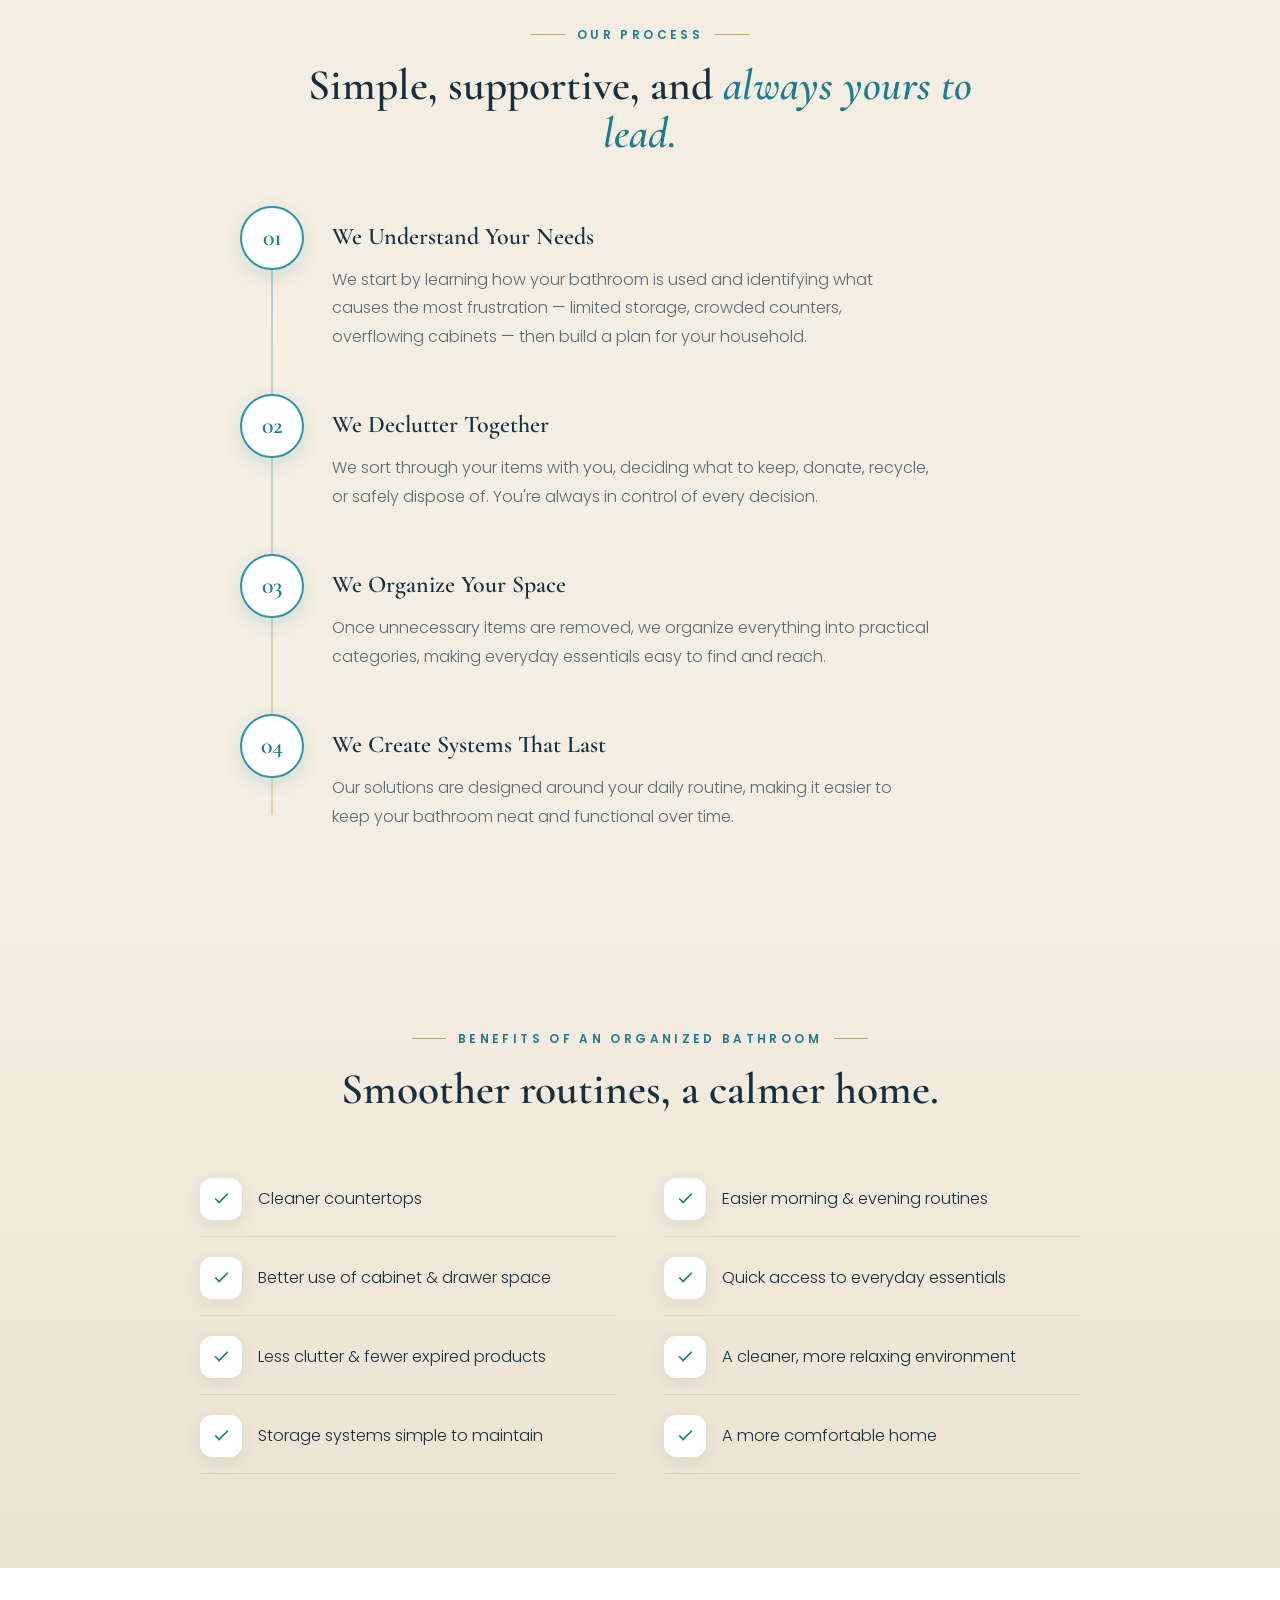
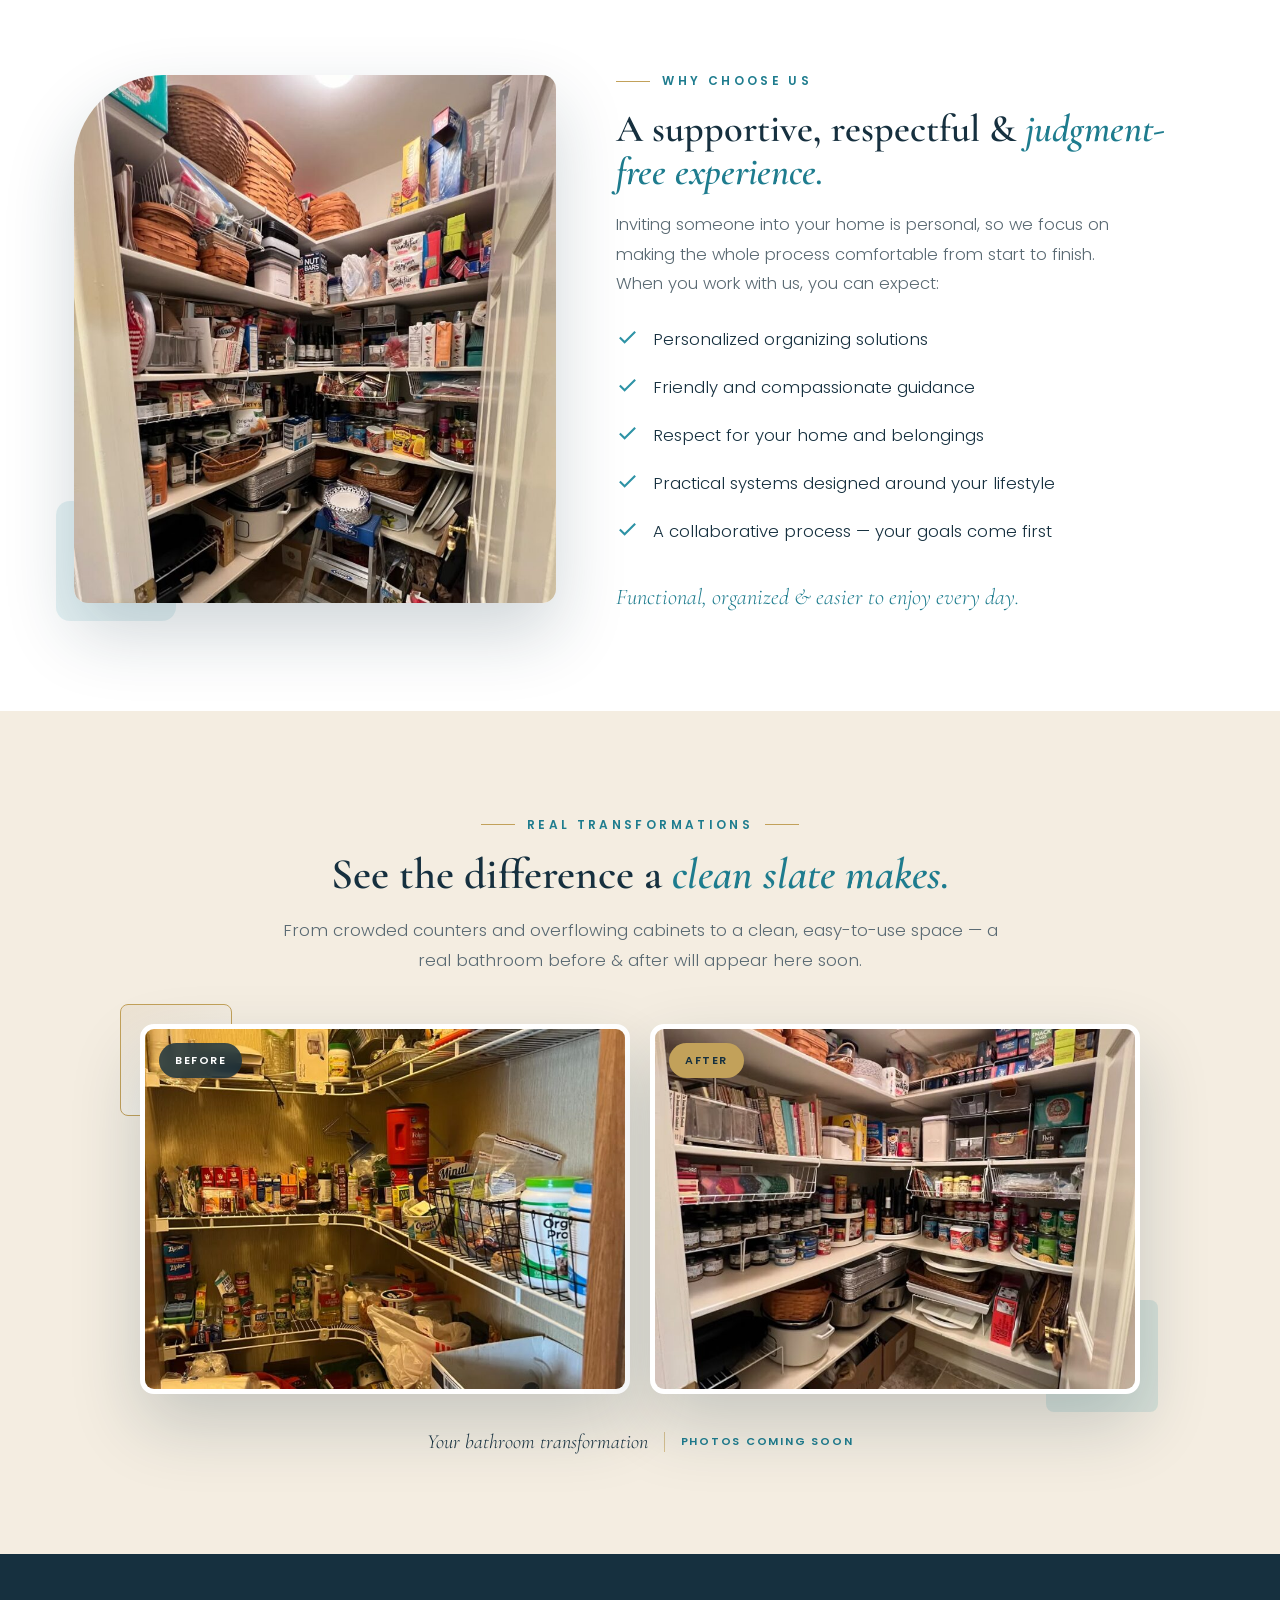
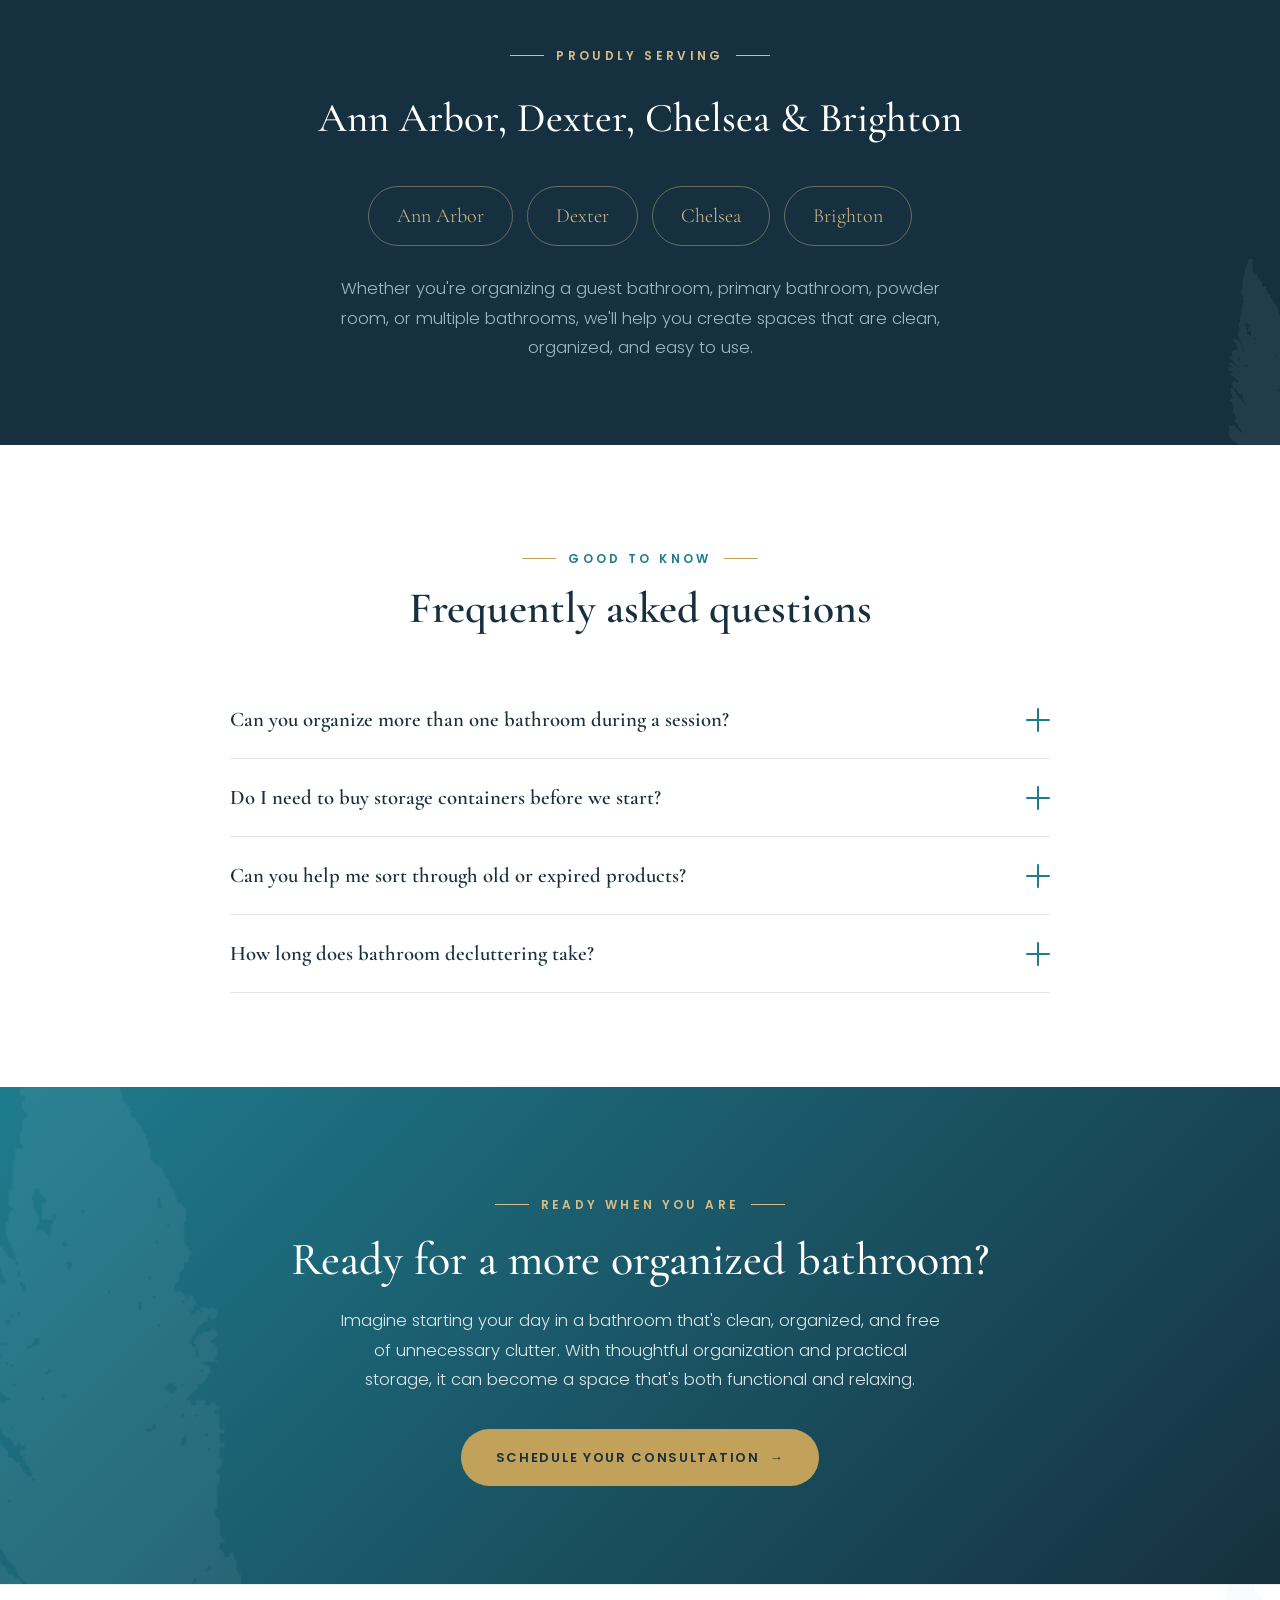
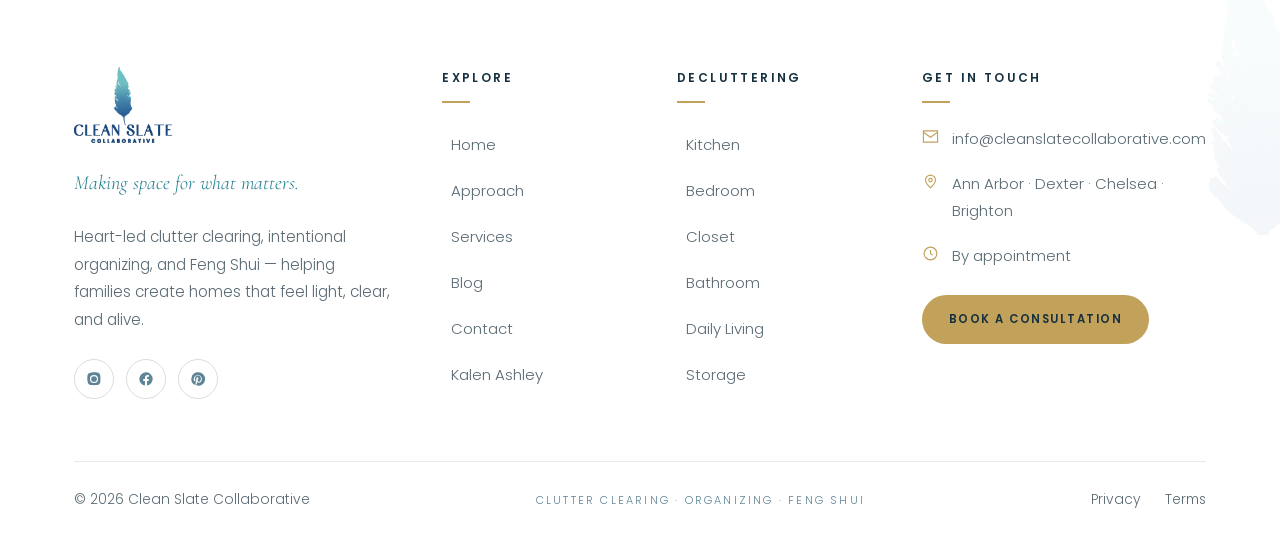
==== commit 57556e88: "Add before and after images for bathroom and bedroom transformations" ====
--- a/bathroom.html
+++ b/bathroom.html
@@ -305,8 +305,8 @@
       <span class="ba-deco block" aria-hidden="true"></span>
       <span class="ba-deco teal" aria-hidden="true"></span>
       <div class="ba-pair">
-        <div class="ba-item"><span class="ba-badge before">Before</span><div class="ba-dummy"><svg viewBox="0 0 24 24"><rect x="3" y="4" width="18" height="16" rx="2"/><circle cx="8.5" cy="9.5" r="1.5"/><path d="m21 16-5-5L5 21"/></svg><span>Your "before" photo</span><small>Add image</small></div></div>
-        <div class="ba-item"><span class="ba-badge after">After</span><div class="ba-dummy"><svg viewBox="0 0 24 24"><rect x="3" y="4" width="18" height="16" rx="2"/><circle cx="8.5" cy="9.5" r="1.5"/><path d="m21 16-5-5L5 21"/></svg><span>Your "after" photo</span><small>Add image</small></div></div>
+        <div class="ba-item"><span class="ba-badge before">Before</span><img src="assets/ba-bathroom-before.jpg" alt="Cabinet storage before decluttering"></div>
+        <div class="ba-item"><span class="ba-badge after">After</span><img src="assets/ba-bathroom-after.jpg" alt="Cabinet storage after decluttering"></div>
       </div>
     </div>
     <div class="ba-caption reveal d1">Your bathroom transformation<span class="loc">Photos coming soon</span></div>
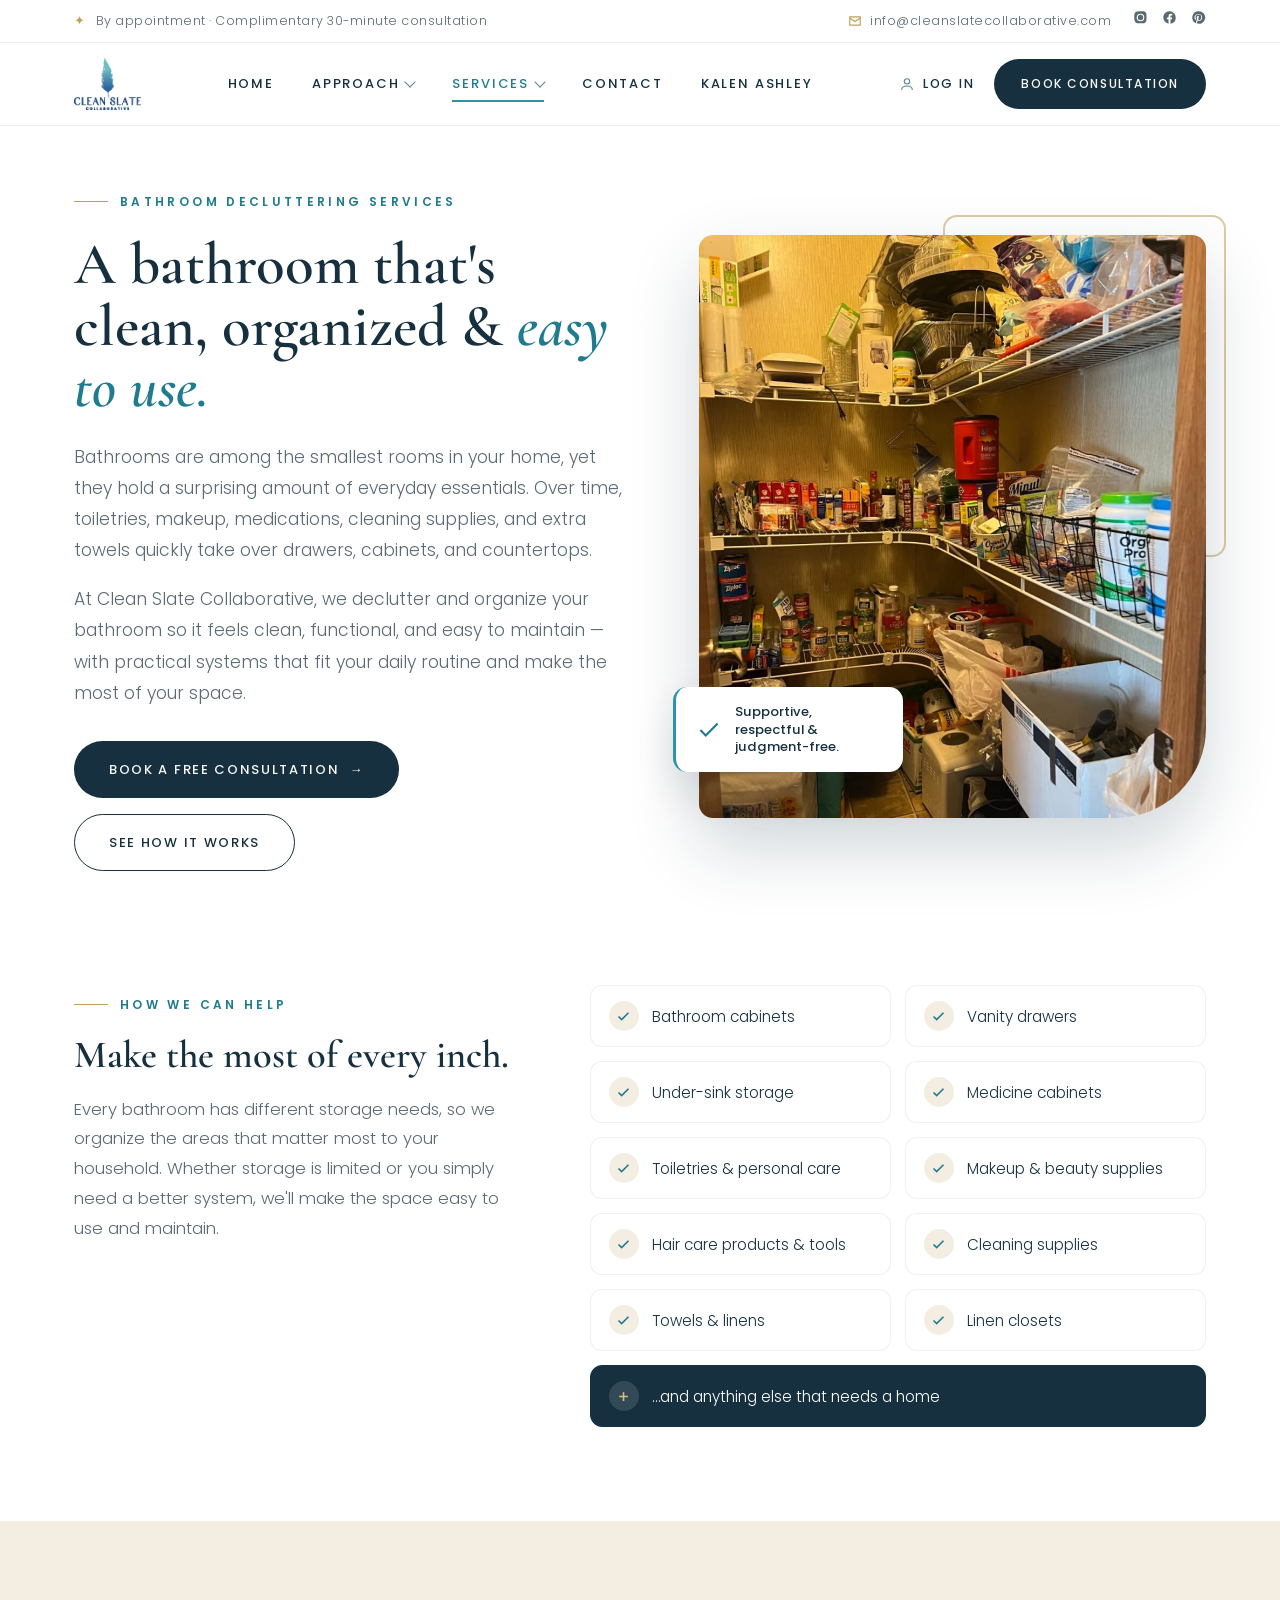
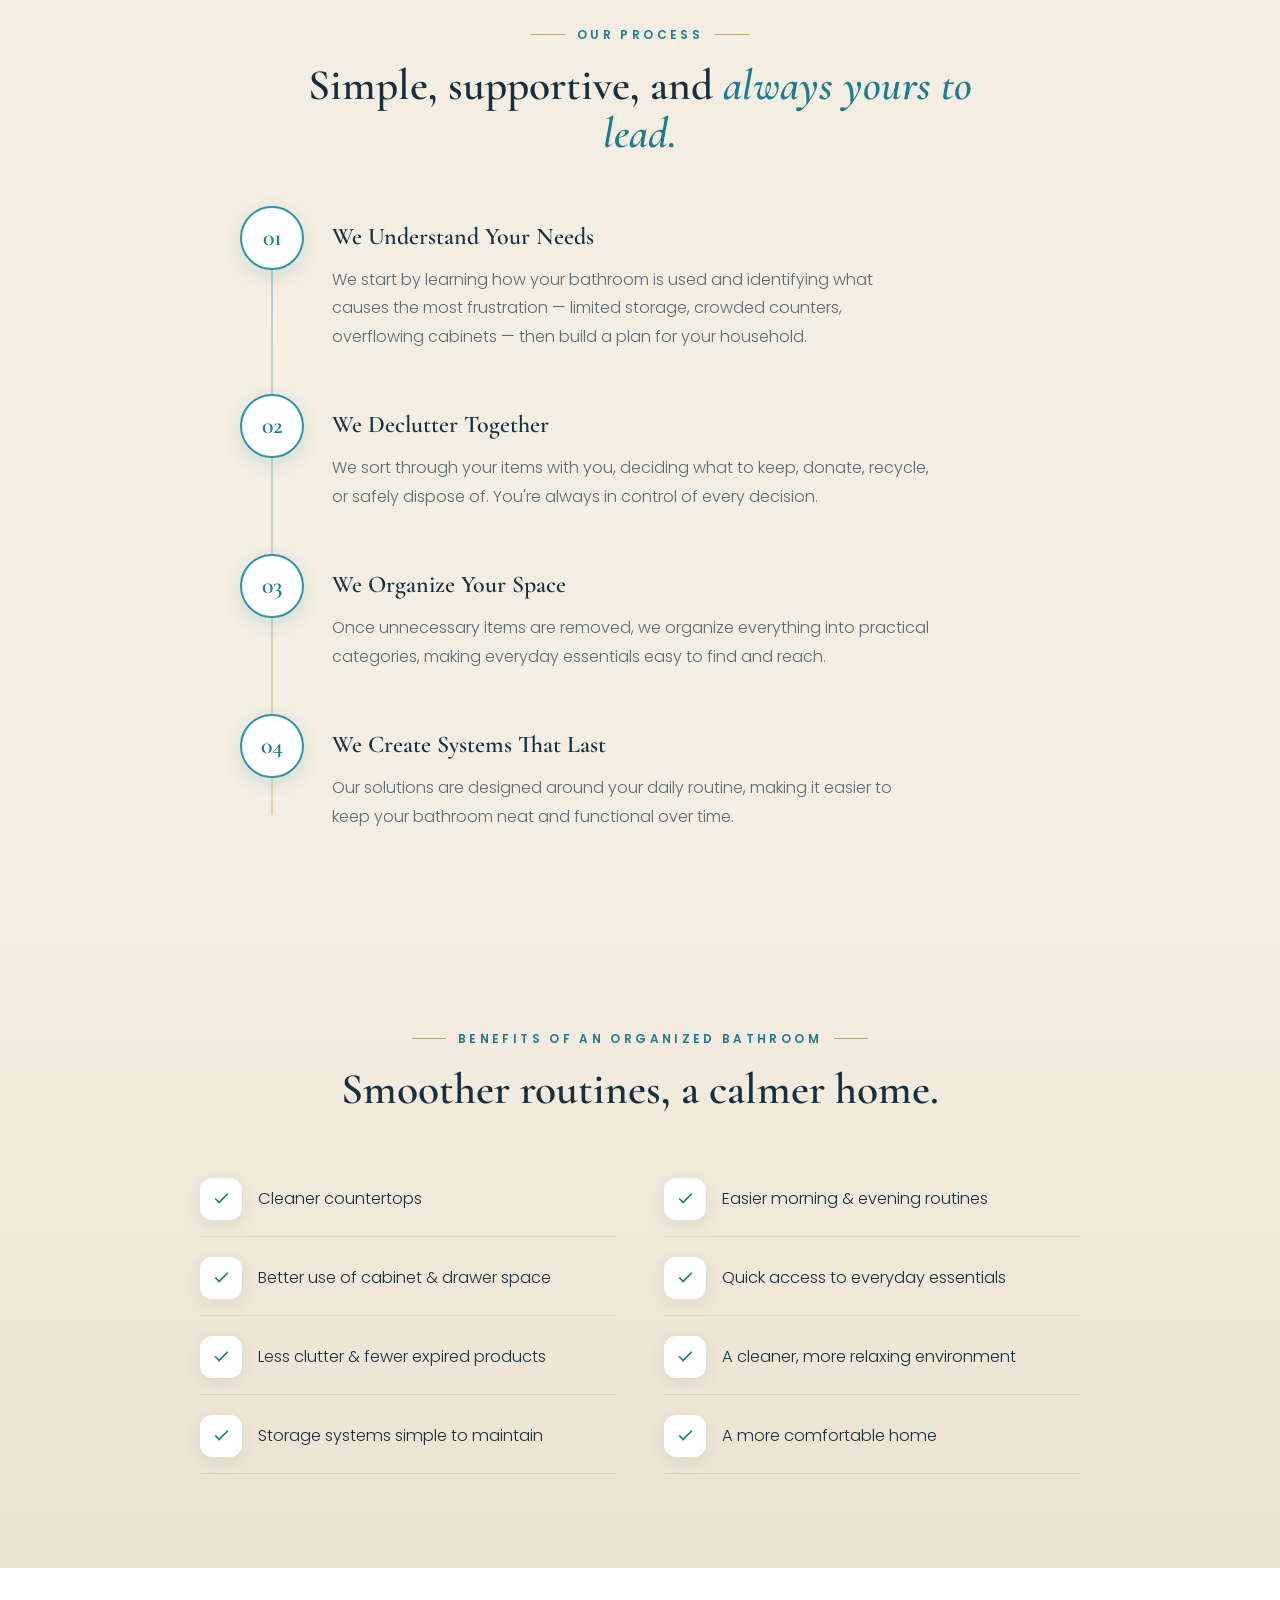
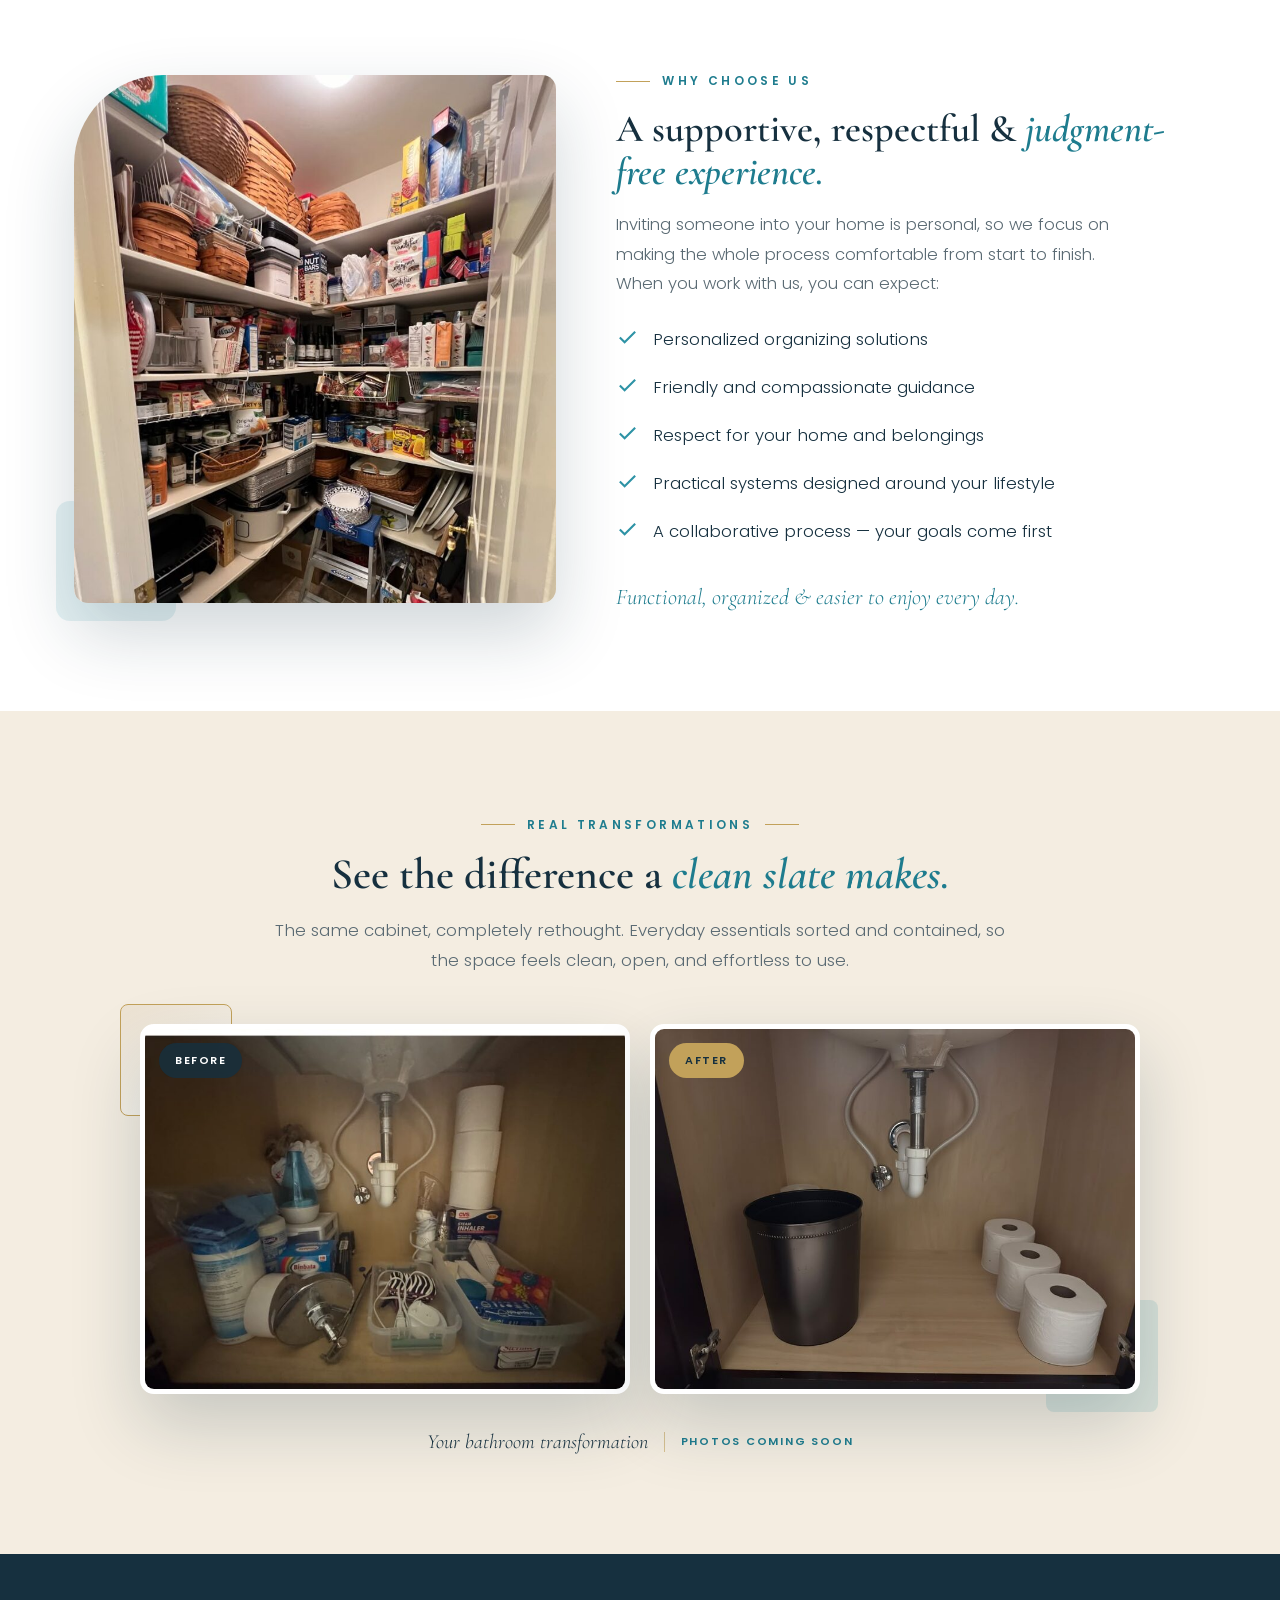
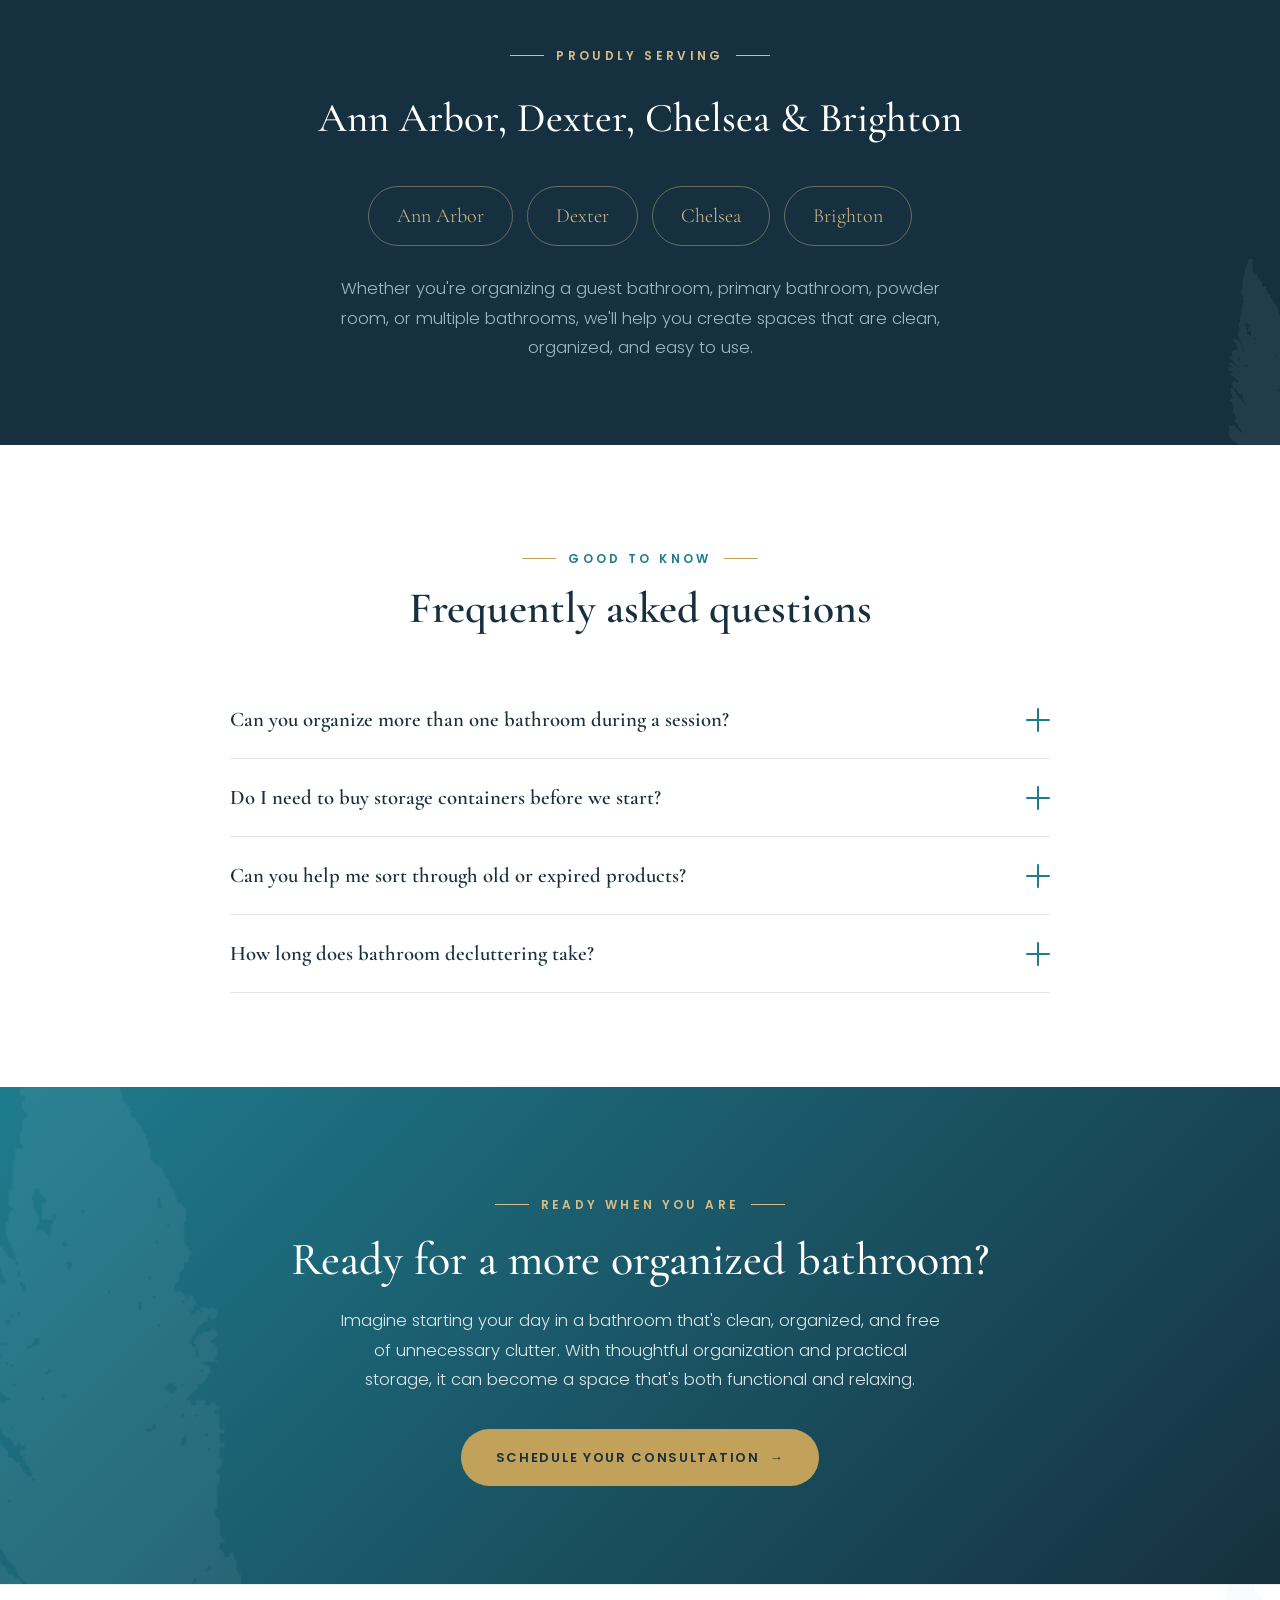
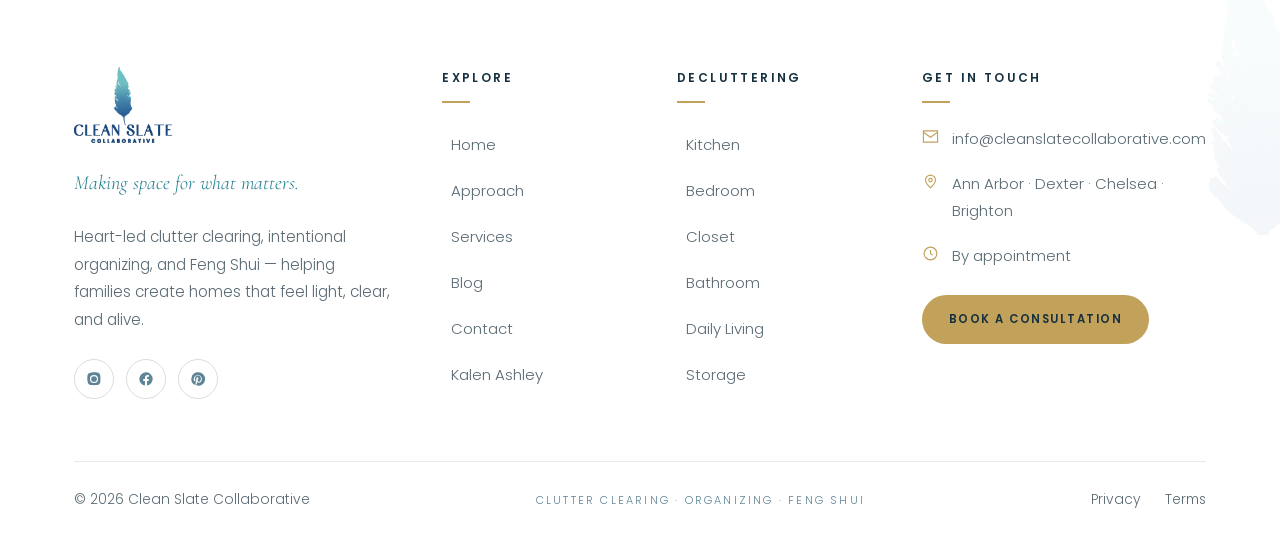
==== commit fcb6f3b5: "Add before and after images for bathroom and bedroom transformations with updated captions" ====
--- a/bathroom.html
+++ b/bathroom.html
@@ -299,14 +299,14 @@
     <div class="k-head center reveal">
       <span class="eyebrow center">Real Transformations</span>
       <h2>See the difference a <span class="accent">clean slate makes.</span></h2>
-      <p>From crowded counters and overflowing cabinets to a clean, easy-to-use space — a real bathroom before &amp; after will appear here soon.</p>
+      <p>The same cabinet, completely rethought. Everyday essentials sorted and contained, so the space feels clean, open, and effortless to use.</p>
     </div>
     <div class="ba-showcase reveal d1">
       <span class="ba-deco block" aria-hidden="true"></span>
       <span class="ba-deco teal" aria-hidden="true"></span>
       <div class="ba-pair">
-        <div class="ba-item"><span class="ba-badge before">Before</span><img src="assets/ba-bathroom-before.jpg" alt="Cabinet storage before decluttering"></div>
-        <div class="ba-item"><span class="ba-badge after">After</span><img src="assets/ba-bathroom-after.jpg" alt="Cabinet storage after decluttering"></div>
+        <div class="ba-item"><span class="ba-badge before">Before</span><img src="assets/ba-bathroom-before.jpg" alt="Bathroom cabinet before decluttering"></div>
+        <div class="ba-item"><span class="ba-badge after">After</span><img src="assets/ba-bathroom-after.jpg" alt="Bathroom cabinet after decluttering"></div>
       </div>
     </div>
     <div class="ba-caption reveal d1">Your bathroom transformation<span class="loc">Photos coming soon</span></div>
